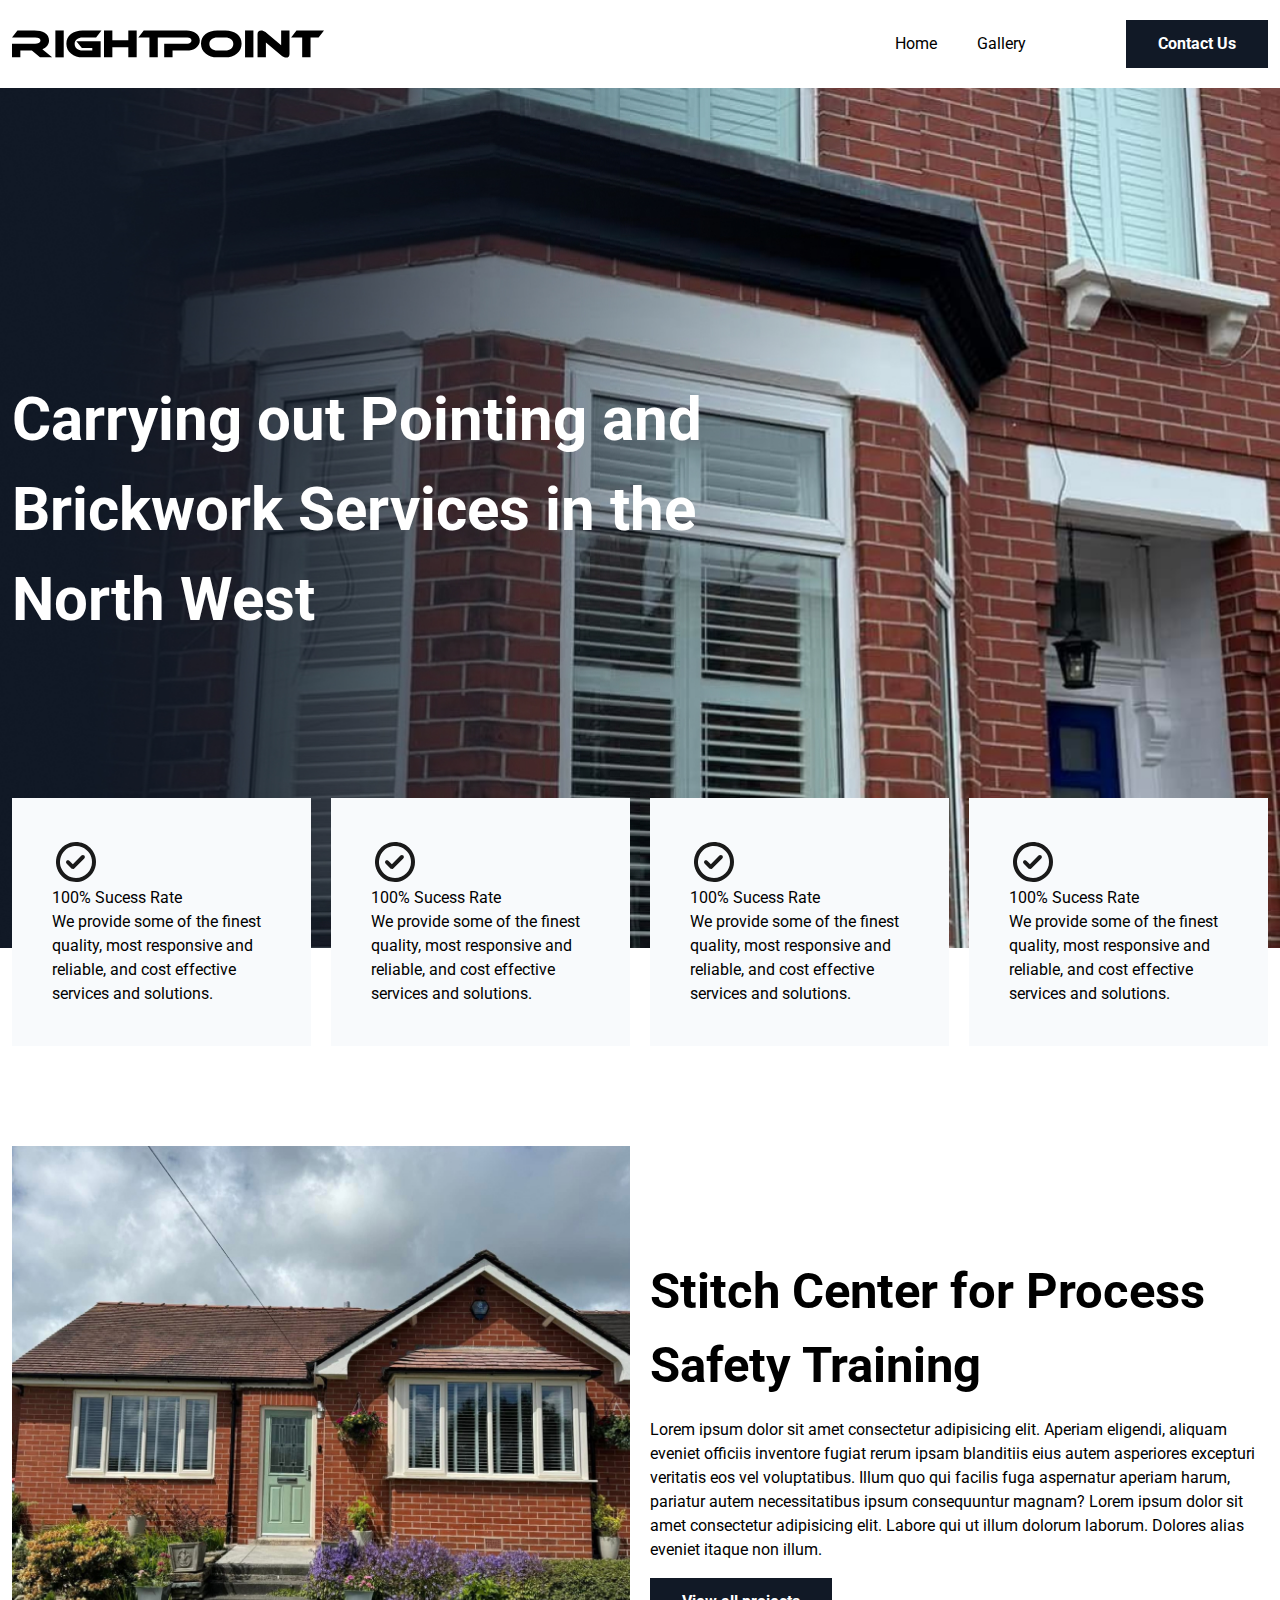
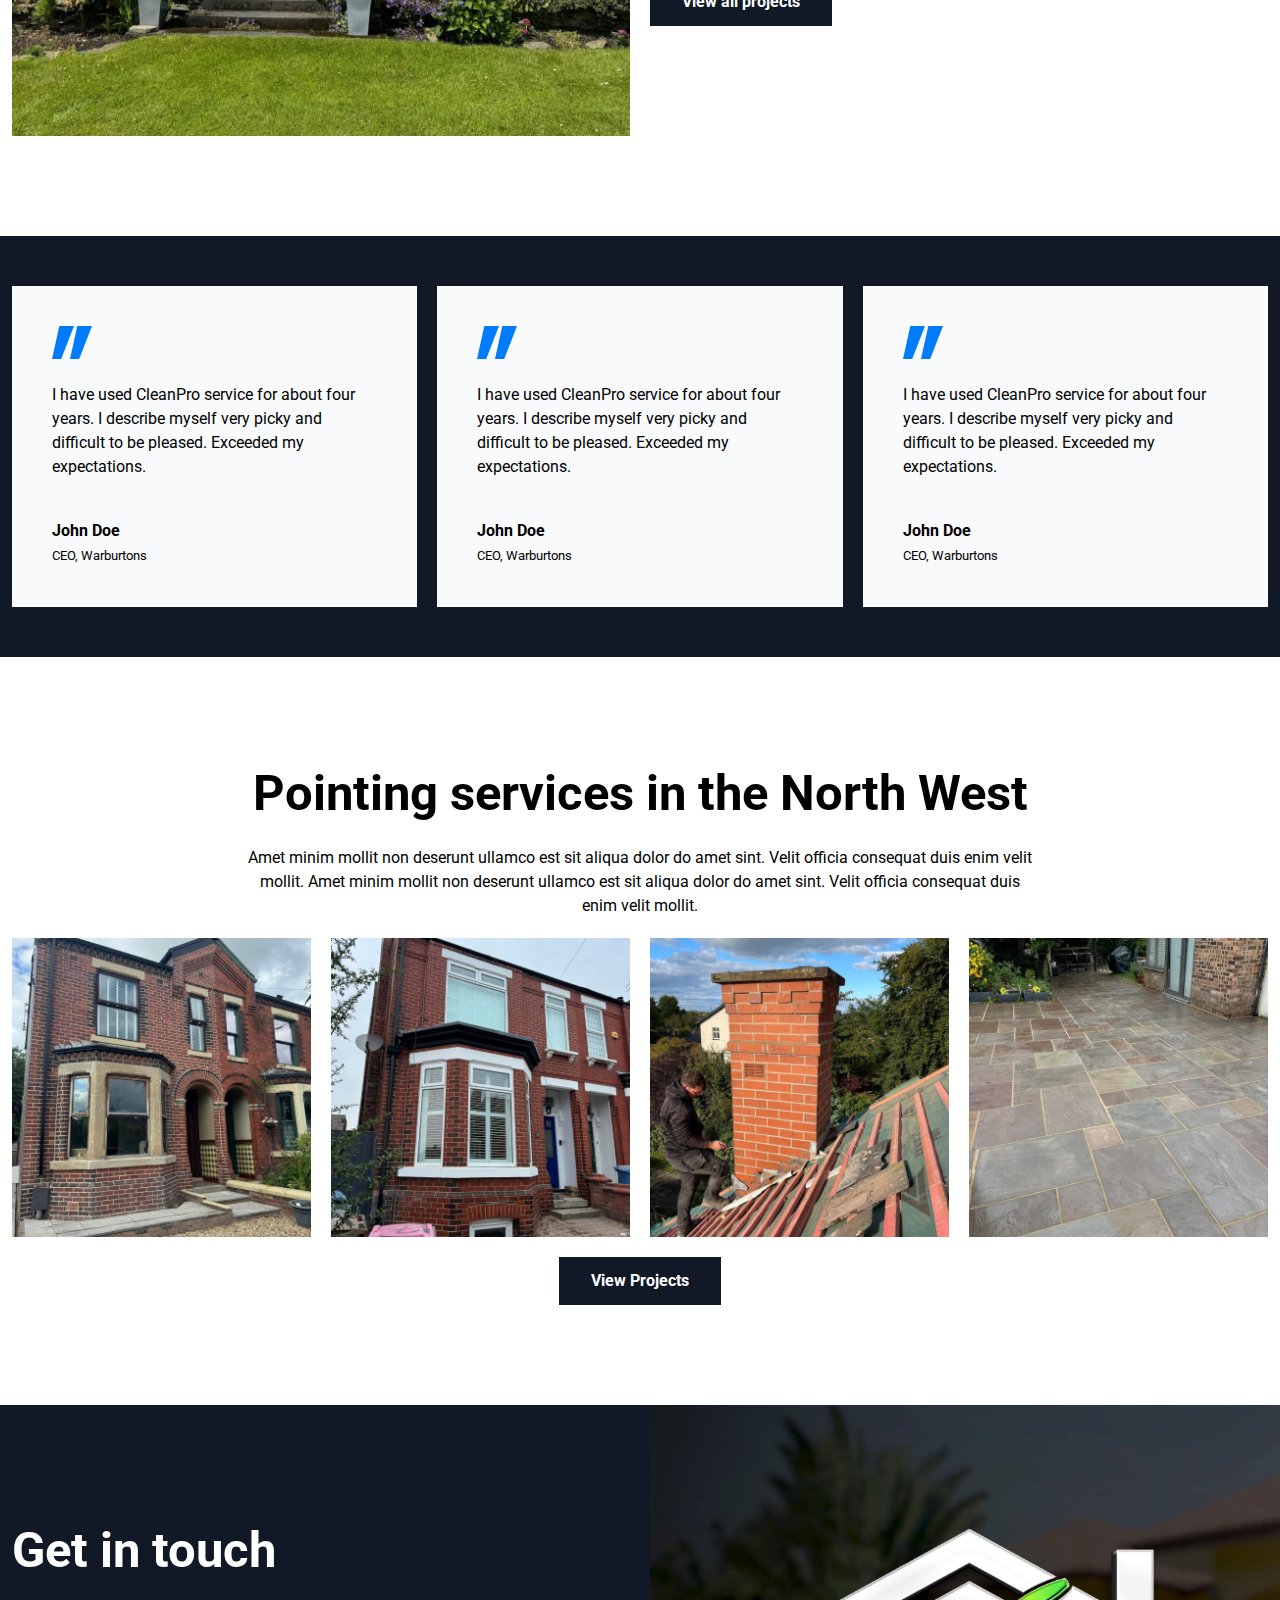
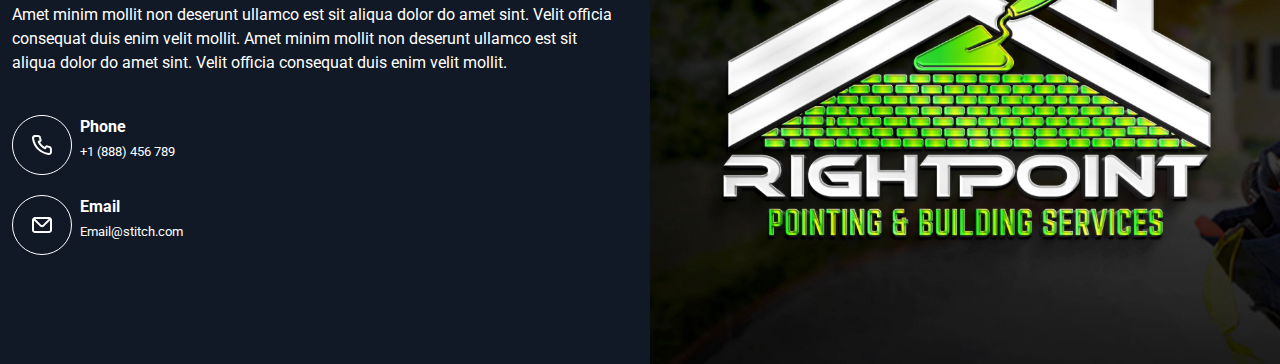
==== index.html @ 05369578 "Initial commit" ====
<!DOCTYPE html>
<html lang="en">

<head>
  <link rel="preconnect" href="https://fonts.googleapis.com">
  <link rel="preconnect" href="https://fonts.gstatic.com" crossorigin>
  <link href="https://fonts.googleapis.com/css2?family=Roboto:wght@400;700&display=swap" rel="stylesheet">

  <meta charset="UTF-8">
  <meta name="viewport" content="width=device-width, initial-scale=1.0">
  <link href="./output.css" rel="stylesheet">
  <title>Rightpoint</title>
</head>

<body>
  <header class="sticky top-0 bg-white">
    <div class="flex flex-col gap-y-5 md:flex-row justify-between items-center container py-5">
      <div>
        <svg width="312" height="28" viewBox="0 0 312 28" fill="none" xmlns="http://www.w3.org/2000/svg">
          <path
            d="M35.2617 15.734C36.4423 14.2051 37.0328 12.4959 37.0328 10.6058C37.0328 7.24973 35.5658 4.66408 32.6324 2.84879C30.0217 1.25852 26.6154 0.462307 22.414 0.462307H5.44528L0 7.39886H23.1971C26.7029 7.39886 28.4552 8.45616 28.4552 10.5697C28.4552 11.6518 27.8708 12.469 26.7029 13.0224C25.7824 13.4504 24.6141 13.6641 23.1971 13.6641H0V27.351H8.35422V20.6011H19.8407L27.9709 27.351H40.0911L30.3575 19.2586C32.4459 18.4376 34.0805 17.2634 35.2617 15.734Z"
            fill="black" />
          <path d="M43.3729 27.351H51.7269V0.462307H43.3729V27.351Z" fill="black" />
          <path
            d="M64.9104 9.2502C66.4145 8.01578 68.3095 7.39886 70.5974 7.39886H84.098L89.4685 0.462307H70.5974C65.8482 0.462307 61.9576 1.68056 58.9245 4.1171C55.8904 6.55364 54.375 9.73634 54.375 13.6641C54.375 17.5929 55.9093 20.8564 58.9805 23.4539C62.0507 26.0524 65.923 27.351 70.5974 27.351H88.6481V11.2776H64.3699L69.8518 17.9159H80.2941V20.4143H70.5974C68.2852 20.4143 66.3833 19.8221 64.8915 18.6384C63.3998 17.4546 62.6542 15.902 62.6542 13.9812C62.6542 12.0614 63.4057 10.4846 64.9104 9.2502Z"
            fill="black" />
          <path
            d="M116.319 10.3452H100.358V0.462307H92.0035V27.351H100.358V17.2817H116.319V27.351H124.673V0.462307H116.319V10.3452Z"
            fill="black" />
          <path
            d="M183.896 3.14755C181.385 1.35756 178.289 0.462307 174.609 0.462307H159.244H157.716H131.721L126.351 7.39886H137.428V27.351H145.781V7.39886H152.196H153.837H175.393C176.536 7.39886 177.5 7.67556 178.284 8.22898C179.066 8.78293 179.458 9.53822 179.458 10.4938C179.458 11.4504 179.066 12.2181 178.284 12.7968C177.5 13.375 176.536 13.6641 175.393 13.6641H152.196V27.351H160.55V20.6011H174.59C178.29 20.6011 181.393 19.7059 183.901 17.9159C186.508 16.0263 187.812 13.565 187.812 10.5315C187.812 7.49845 186.507 5.03714 183.896 3.14755Z"
            fill="black" />
          <path
            d="M219.067 18.6384C217.577 19.8221 215.679 20.4143 213.37 20.4143H205.29C202.981 20.4143 201.082 19.8221 199.593 18.6384C198.103 17.4546 197.359 15.902 197.359 13.9812C197.359 12.0614 198.103 10.4846 199.593 9.2502C201.082 8.01578 202.981 7.39886 205.29 7.39886H213.37C215.653 7.39886 217.546 8.01578 219.049 9.2502C220.55 10.4846 221.302 12.0614 221.302 13.9812C221.302 15.902 220.557 17.4546 219.067 18.6384ZM225.031 4.1171C221.997 1.68056 218.107 0.462307 213.358 0.462307H205.265C200.516 0.462307 196.619 1.68056 193.574 4.1171C190.528 6.55364 189.005 9.73634 189.005 13.6641C189.005 17.5929 190.54 20.8564 193.61 23.4539C196.681 26.0524 200.566 27.351 205.265 27.351H213.358C218.032 27.351 221.904 26.0524 224.975 23.4539C228.045 20.8564 229.581 17.5929 229.581 13.6641C229.581 9.73634 228.064 6.55364 225.031 4.1171Z"
            fill="black" />
          <path d="M233.049 27.351H241.403V0.462307H233.049V27.351Z" fill="black" />
          <path
            d="M269.15 15.2678L253.412 2.06979C252.118 0.998491 250.713 0.462309 249.197 0.462309C248.028 0.462309 247.128 0.785856 246.493 1.43348C245.859 2.08057 245.542 2.90261 245.542 3.898V27.351H253.897V12.5825L269.635 25.7473C271.076 26.9413 272.593 27.5377 274.184 27.5377C276.397 27.5377 277.503 26.3195 277.503 23.8829V0.462309H269.15V15.2678Z"
            fill="black" />
          <path d="M284.477 0.462307L279.107 7.39886H290.183V27.351H298.537V7.39886H306.592L312 0.462307H284.477Z"
            fill="black" />
        </svg>

      </div>
      <div class="flex justify-between items-center gap-x-5 md:gap-x-[100px]">
        <div class="flex gap-5 md:gap-10">
          <a href="/">Home</a>
          <a href="/gallery">Gallery</a>
        </div>
        <div class="grow">
          <button class="button">Contact Us</button>
        </div>
      </div>
    </div>
  </header>
  <main>
    <section class="intro bg-[url('/img/hero.jpg')] bg-cover bg-center bg-no-repeat h-[360px] md:h-[860px]">
      <div class="container text-white flex flex-col justify-center h-full">
        <div class="max-w-[780px]">
          <h1>Carrying out Pointing and Brickwork Services in the North West</h1>
        </div>
      </div>
    </section>
    <section class="mt-8 md:-mt-[150px]">
      <div class="container flex md:grid grid-cols-12 gap-5 overflow-x-scroll md:overflow-x-[unset]">
        <div class="shrink-0 grow p-10 bg-slate-50 flex flex-col gap-6 w-[70%] md:w-auto md:block md:col-span-3">
          <svg width="48" height="48" viewBox="0 0 48 48" fill="none" xmlns="http://www.w3.org/2000/svg">
            <path
              d="M29.44 17.58L20.86 26.18L17.56 22.88C17.3807 22.6706 17.1601 22.5006 16.9119 22.3805C16.6638 22.2605 16.3936 22.193 16.1181 22.1824C15.8427 22.1718 15.568 22.2182 15.3114 22.3187C15.0547 22.4193 14.8216 22.5718 14.6267 22.7667C14.4318 22.9616 14.2793 23.1947 14.1787 23.4514C14.0782 23.708 14.0318 23.9827 14.0424 24.2581C14.0531 24.5335 14.1205 24.8038 14.2406 25.0519C14.3606 25.3001 14.5306 25.5207 14.74 25.7L19.44 30.42C19.6269 30.6054 19.8485 30.752 20.0922 30.8515C20.3359 30.9511 20.5968 31.0015 20.86 31C21.3847 30.9978 21.8875 30.7895 22.26 30.42L32.26 20.42C32.4475 20.2341 32.5963 20.0129 32.6978 19.7692C32.7993 19.5254 32.8516 19.264 32.8516 19C32.8516 18.736 32.7993 18.4746 32.6978 18.2308C32.5963 17.9871 32.4475 17.7659 32.26 17.58C31.8853 17.2075 31.3784 16.9984 30.85 16.9984C30.3216 16.9984 29.8147 17.2075 29.44 17.58ZM24 4C20.0444 4 16.1776 5.17298 12.8886 7.37061C9.59962 9.56824 7.03617 12.6918 5.52242 16.3463C4.00867 20.0009 3.6126 24.0222 4.3843 27.9018C5.15601 31.7814 7.06082 35.3451 9.85787 38.1421C12.6549 40.9392 16.2186 42.844 20.0982 43.6157C23.9778 44.3874 27.9992 43.9913 31.6537 42.4776C35.3082 40.9638 38.4318 38.4004 40.6294 35.1114C42.827 31.8224 44 27.9556 44 24C44 21.3736 43.4827 18.7728 42.4776 16.3463C41.4725 13.9198 39.9993 11.715 38.1421 9.85786C36.285 8.00069 34.0802 6.5275 31.6537 5.52241C29.2272 4.51732 26.6264 4 24 4ZM24 40C20.8355 40 17.7421 39.0616 15.1109 37.3035C12.4797 35.5454 10.4289 33.0466 9.21794 30.1229C8.00694 27.1993 7.69008 23.9823 8.30745 20.8786C8.92481 17.7749 10.4487 14.9239 12.6863 12.6863C14.9239 10.4487 17.7749 8.9248 20.8786 8.30744C23.9823 7.69007 27.1993 8.00693 30.1229 9.21793C33.0466 10.4289 35.5454 12.4797 37.3035 15.1109C39.0616 17.7421 40 20.8355 40 24C40 28.2435 38.3143 32.3131 35.3137 35.3137C32.3131 38.3143 28.2435 40 24 40Z"
              fill="#1A1A1A" />
          </svg>
          <h3>100% Sucess Rate</h3>
          <p>We provide some of the finest quality, most responsive and reliable, and cost effective services and
            solutions.</p>
        </div>
        <div class="shrink-0 grow p-10 bg-slate-50 flex flex-col gap-6 w-[70%] md:w-auto md:block md:col-span-3">
          <svg width="48" height="48" viewBox="0 0 48 48" fill="none" xmlns="http://www.w3.org/2000/svg">
            <path
              d="M29.44 17.58L20.86 26.18L17.56 22.88C17.3807 22.6706 17.1601 22.5006 16.9119 22.3805C16.6638 22.2605 16.3936 22.193 16.1181 22.1824C15.8427 22.1718 15.568 22.2182 15.3114 22.3187C15.0547 22.4193 14.8216 22.5718 14.6267 22.7667C14.4318 22.9616 14.2793 23.1947 14.1787 23.4514C14.0782 23.708 14.0318 23.9827 14.0424 24.2581C14.0531 24.5335 14.1205 24.8038 14.2406 25.0519C14.3606 25.3001 14.5306 25.5207 14.74 25.7L19.44 30.42C19.6269 30.6054 19.8485 30.752 20.0922 30.8515C20.3359 30.9511 20.5968 31.0015 20.86 31C21.3847 30.9978 21.8875 30.7895 22.26 30.42L32.26 20.42C32.4475 20.2341 32.5963 20.0129 32.6978 19.7692C32.7993 19.5254 32.8516 19.264 32.8516 19C32.8516 18.736 32.7993 18.4746 32.6978 18.2308C32.5963 17.9871 32.4475 17.7659 32.26 17.58C31.8853 17.2075 31.3784 16.9984 30.85 16.9984C30.3216 16.9984 29.8147 17.2075 29.44 17.58ZM24 4C20.0444 4 16.1776 5.17298 12.8886 7.37061C9.59962 9.56824 7.03617 12.6918 5.52242 16.3463C4.00867 20.0009 3.6126 24.0222 4.3843 27.9018C5.15601 31.7814 7.06082 35.3451 9.85787 38.1421C12.6549 40.9392 16.2186 42.844 20.0982 43.6157C23.9778 44.3874 27.9992 43.9913 31.6537 42.4776C35.3082 40.9638 38.4318 38.4004 40.6294 35.1114C42.827 31.8224 44 27.9556 44 24C44 21.3736 43.4827 18.7728 42.4776 16.3463C41.4725 13.9198 39.9993 11.715 38.1421 9.85786C36.285 8.00069 34.0802 6.5275 31.6537 5.52241C29.2272 4.51732 26.6264 4 24 4ZM24 40C20.8355 40 17.7421 39.0616 15.1109 37.3035C12.4797 35.5454 10.4289 33.0466 9.21794 30.1229C8.00694 27.1993 7.69008 23.9823 8.30745 20.8786C8.92481 17.7749 10.4487 14.9239 12.6863 12.6863C14.9239 10.4487 17.7749 8.9248 20.8786 8.30744C23.9823 7.69007 27.1993 8.00693 30.1229 9.21793C33.0466 10.4289 35.5454 12.4797 37.3035 15.1109C39.0616 17.7421 40 20.8355 40 24C40 28.2435 38.3143 32.3131 35.3137 35.3137C32.3131 38.3143 28.2435 40 24 40Z"
              fill="#1A1A1A" />
          </svg>
          <h3>100% Sucess Rate</h3>
          <p>We provide some of the finest quality, most responsive and reliable, and cost effective services and
            solutions.</p>
        </div>
        <div class="shrink-0 grow p-10 bg-slate-50 flex flex-col gap-6 w-[70%] md:w-auto md:block md:col-span-3">
          <svg width="48" height="48" viewBox="0 0 48 48" fill="none" xmlns="http://www.w3.org/2000/svg">
            <path
              d="M29.44 17.58L20.86 26.18L17.56 22.88C17.3807 22.6706 17.1601 22.5006 16.9119 22.3805C16.6638 22.2605 16.3936 22.193 16.1181 22.1824C15.8427 22.1718 15.568 22.2182 15.3114 22.3187C15.0547 22.4193 14.8216 22.5718 14.6267 22.7667C14.4318 22.9616 14.2793 23.1947 14.1787 23.4514C14.0782 23.708 14.0318 23.9827 14.0424 24.2581C14.0531 24.5335 14.1205 24.8038 14.2406 25.0519C14.3606 25.3001 14.5306 25.5207 14.74 25.7L19.44 30.42C19.6269 30.6054 19.8485 30.752 20.0922 30.8515C20.3359 30.9511 20.5968 31.0015 20.86 31C21.3847 30.9978 21.8875 30.7895 22.26 30.42L32.26 20.42C32.4475 20.2341 32.5963 20.0129 32.6978 19.7692C32.7993 19.5254 32.8516 19.264 32.8516 19C32.8516 18.736 32.7993 18.4746 32.6978 18.2308C32.5963 17.9871 32.4475 17.7659 32.26 17.58C31.8853 17.2075 31.3784 16.9984 30.85 16.9984C30.3216 16.9984 29.8147 17.2075 29.44 17.58ZM24 4C20.0444 4 16.1776 5.17298 12.8886 7.37061C9.59962 9.56824 7.03617 12.6918 5.52242 16.3463C4.00867 20.0009 3.6126 24.0222 4.3843 27.9018C5.15601 31.7814 7.06082 35.3451 9.85787 38.1421C12.6549 40.9392 16.2186 42.844 20.0982 43.6157C23.9778 44.3874 27.9992 43.9913 31.6537 42.4776C35.3082 40.9638 38.4318 38.4004 40.6294 35.1114C42.827 31.8224 44 27.9556 44 24C44 21.3736 43.4827 18.7728 42.4776 16.3463C41.4725 13.9198 39.9993 11.715 38.1421 9.85786C36.285 8.00069 34.0802 6.5275 31.6537 5.52241C29.2272 4.51732 26.6264 4 24 4ZM24 40C20.8355 40 17.7421 39.0616 15.1109 37.3035C12.4797 35.5454 10.4289 33.0466 9.21794 30.1229C8.00694 27.1993 7.69008 23.9823 8.30745 20.8786C8.92481 17.7749 10.4487 14.9239 12.6863 12.6863C14.9239 10.4487 17.7749 8.9248 20.8786 8.30744C23.9823 7.69007 27.1993 8.00693 30.1229 9.21793C33.0466 10.4289 35.5454 12.4797 37.3035 15.1109C39.0616 17.7421 40 20.8355 40 24C40 28.2435 38.3143 32.3131 35.3137 35.3137C32.3131 38.3143 28.2435 40 24 40Z"
              fill="#1A1A1A" />
          </svg>
          <h3>100% Sucess Rate</h3>
          <p>We provide some of the finest quality, most responsive and reliable, and cost effective services and
            solutions.</p>
        </div>
        <div class="shrink-0 grow p-10 bg-slate-50 flex flex-col gap-6 w-[70%] md:w-auto md:block md:col-span-3">
          <svg width="48" height="48" viewBox="0 0 48 48" fill="none" xmlns="http://www.w3.org/2000/svg">
            <path
              d="M29.44 17.58L20.86 26.18L17.56 22.88C17.3807 22.6706 17.1601 22.5006 16.9119 22.3805C16.6638 22.2605 16.3936 22.193 16.1181 22.1824C15.8427 22.1718 15.568 22.2182 15.3114 22.3187C15.0547 22.4193 14.8216 22.5718 14.6267 22.7667C14.4318 22.9616 14.2793 23.1947 14.1787 23.4514C14.0782 23.708 14.0318 23.9827 14.0424 24.2581C14.0531 24.5335 14.1205 24.8038 14.2406 25.0519C14.3606 25.3001 14.5306 25.5207 14.74 25.7L19.44 30.42C19.6269 30.6054 19.8485 30.752 20.0922 30.8515C20.3359 30.9511 20.5968 31.0015 20.86 31C21.3847 30.9978 21.8875 30.7895 22.26 30.42L32.26 20.42C32.4475 20.2341 32.5963 20.0129 32.6978 19.7692C32.7993 19.5254 32.8516 19.264 32.8516 19C32.8516 18.736 32.7993 18.4746 32.6978 18.2308C32.5963 17.9871 32.4475 17.7659 32.26 17.58C31.8853 17.2075 31.3784 16.9984 30.85 16.9984C30.3216 16.9984 29.8147 17.2075 29.44 17.58ZM24 4C20.0444 4 16.1776 5.17298 12.8886 7.37061C9.59962 9.56824 7.03617 12.6918 5.52242 16.3463C4.00867 20.0009 3.6126 24.0222 4.3843 27.9018C5.15601 31.7814 7.06082 35.3451 9.85787 38.1421C12.6549 40.9392 16.2186 42.844 20.0982 43.6157C23.9778 44.3874 27.9992 43.9913 31.6537 42.4776C35.3082 40.9638 38.4318 38.4004 40.6294 35.1114C42.827 31.8224 44 27.9556 44 24C44 21.3736 43.4827 18.7728 42.4776 16.3463C41.4725 13.9198 39.9993 11.715 38.1421 9.85786C36.285 8.00069 34.0802 6.5275 31.6537 5.52241C29.2272 4.51732 26.6264 4 24 4ZM24 40C20.8355 40 17.7421 39.0616 15.1109 37.3035C12.4797 35.5454 10.4289 33.0466 9.21794 30.1229C8.00694 27.1993 7.69008 23.9823 8.30745 20.8786C8.92481 17.7749 10.4487 14.9239 12.6863 12.6863C14.9239 10.4487 17.7749 8.9248 20.8786 8.30744C23.9823 7.69007 27.1993 8.00693 30.1229 9.21793C33.0466 10.4289 35.5454 12.4797 37.3035 15.1109C39.0616 17.7421 40 20.8355 40 24C40 28.2435 38.3143 32.3131 35.3137 35.3137C32.3131 38.3143 28.2435 40 24 40Z"
              fill="#1A1A1A" />
          </svg>
          <h3>100% Sucess Rate</h3>
          <p>We provide some of the finest quality, most responsive and reliable, and cost effective services and
            solutions.</p>
        </div>
      </div>
    </section>
    <section>
      <div class="container grid grid-cols-12 gap-5 items-center">
        <div class="col-span-12 md:col-span-6">
          <img src="./img/house.jpg" alt="A house">
        </div>
        <div class="col-span-12 md:col-span-6">
          <h2 class="">Stitch Center for Process Safety Training</h2>
          <p>Lorem ipsum dolor sit amet consectetur adipisicing elit. Aperiam eligendi, aliquam eveniet officiis
            inventore fugiat rerum ipsam blanditiis eius autem asperiores excepturi veritatis eos vel voluptatibus.
            Illum quo qui facilis fuga aspernatur aperiam harum, pariatur autem necessitatibus ipsum consequuntur
            magnam? Lorem ipsum dolor sit amet consectetur adipisicing elit. Labore qui ut illum dolorum laborum.
            Dolores alias eveniet itaque non illum.</p>
          <a class="button" href="/gallery.html">View all projects</a>
        </div>
      </div>
    </section>
    <section class="bg-rp-blue py-6 md:py-[50px]">
      <div class="container flex md:grid grid-cols-12 gap-5 items-center overflow-x-scroll">
        <div class="shrink-0 grow w-[70%] md:w-auto p-10 bg-slate-50 flex flex-col gap-6 col-span-6 md:col-span-4">
          <svg width="40" height="33" viewBox="0 0 40 33" fill="none" xmlns="http://www.w3.org/2000/svg">
            <path d="M9.17589 33H0L7.32198 0H22L9.17589 33Z" fill="#007CFB" />
            <path d="M27.1759 33H18L25.322 0H40L27.1759 33Z" fill="#007CFB" />
          </svg>

          <p>I have used CleanPro service for about four years. I describe myself very picky and difficult to be
            pleased. Exceeded my expectations.</p>
          <p class="font-bold">John Doe<br /><small class="font-normal">CEO, Warburtons</small></p>
        </div>
        <div class="shrink-0 grow w-[70%] md:w-auto p-10 bg-slate-50 flex flex-col gap-6 col-span-6 md:col-span-4">
          <svg width="40" height="33" viewBox="0 0 40 33" fill="none" xmlns="http://www.w3.org/2000/svg">
            <path d="M9.17589 33H0L7.32198 0H22L9.17589 33Z" fill="#007CFB" />
            <path d="M27.1759 33H18L25.322 0H40L27.1759 33Z" fill="#007CFB" />
          </svg>

          <p>I have used CleanPro service for about four years. I describe myself very picky and difficult to be
            pleased. Exceeded my expectations.</p>
          <p class="font-bold">John Doe<br /><small class="font-normal">CEO, Warburtons</small></p>
        </div>
        <div class="shrink-0 grow w-[70%] md:w-auto p-10 bg-slate-50 flex flex-col gap-6 col-span-6 md:col-span-4">
          <svg width="40" height="33" viewBox="0 0 40 33" fill="none" xmlns="http://www.w3.org/2000/svg">
            <path d="M9.17589 33H0L7.32198 0H22L9.17589 33Z" fill="#007CFB" />
            <path d="M27.1759 33H18L25.322 0H40L27.1759 33Z" fill="#007CFB" />
          </svg>

          <p>I have used CleanPro service for about four years. I describe myself very picky and difficult to be
            pleased. Exceeded my expectations.</p>
          <p class="font-bold">John Doe<br /><small class="font-normal">CEO, Warburtons</small></p>
        </div>
      </div>
    </section>
    <section>
      <div class="container grid grid-cols-12 gap-5 items-center">
        <div class="col-span-12 text-center">
          <div class="max-w-[787px] mx-auto">
            <h2>Pointing services in the North West</h2>
            <p>Amet minim mollit non deserunt ullamco est sit aliqua dolor do amet sint. Velit officia consequat duis
              enim velit mollit. Amet minim mollit non deserunt ullamco est sit aliqua dolor do amet sint. Velit officia
              consequat duis enim velit mollit.</p>
          </div>
        </div>
        <div class="col-span-12 grid grid-cols-subgrid gap-y-5">
          <div class="col-span-6 md:col-span-3">
            <img src="./img/gallery/house-1.jpg" alt="">
          </div>
          <div class="col-span-6 md:col-span-3">
            <img src="./img/gallery/house-2.jpg" alt="">
          </div>
          <div class="col-span-6 md:col-span-3">
            <img src="./img/gallery/house-3.jpg" alt="">
          </div>
          <div class="col-span-6 md:col-span-3">
            <img src="./img/gallery/house-4.jpg" alt="">
          </div>
        </div>
        <div class="col-span-12 text-center">
          <a href="/gallery.html" class="button">View Projects</a>
        </div>
      </div>
    </section>
    <section class="bg-rp-blue">
      <div class="container px-0 grid grid-cols-12 gap-5 items-center text-white">
        <div class="col-span-12 md:col-span-6 p-10 md:py-0 md:px-3">
          <div class="mb-10">
            <h2>Get in touch</h2>
            <p>Amet minim mollit non deserunt ullamco est sit aliqua dolor do amet sint. Velit officia consequat duis
              enim velit mollit. Amet minim mollit non deserunt ullamco est sit aliqua dolor do amet sint. Velit officia
              consequat duis enim velit mollit.</p>
          </div>

          <div class="flex gap-2 mb-5">
            <div>
              <svg width="60" height="60" viewBox="0 0 60 60" fill="none" xmlns="http://www.w3.org/2000/svg">
                <g clip-path="url(#clip0_6_1483)">
                  <path
                    d="M59.5 30C59.5 13.7076 46.2924 0.5 30 0.5C13.7076 0.5 0.5 13.7076 0.5 30C0.5 46.2924 13.7076 59.5 30 59.5C46.2924 59.5 59.5 46.2924 59.5 30Z"
                    stroke="white" />
                  <path
                    d="M37.44 31.0001C37.22 31.0001 36.99 30.9301 36.77 30.8801C36.3245 30.7819 35.8866 30.6516 35.46 30.4901C34.9961 30.3213 34.4861 30.3301 34.0283 30.5147C33.5704 30.6993 33.1971 31.0467 32.98 31.4901L32.76 31.9401C31.786 31.3983 30.891 30.7253 30.1 29.9401C29.3147 29.1491 28.6418 28.2541 28.1 27.2801L28.52 27.0001C28.9633 26.783 29.3108 26.4096 29.4954 25.9518C29.68 25.494 29.6888 24.984 29.52 24.5201C29.3612 24.0925 29.2309 23.6549 29.13 23.2101C29.08 22.9901 29.04 22.7601 29.01 22.5301C28.8885 21.8257 28.5196 21.1878 27.9696 20.7313C27.4196 20.2748 26.7247 20.0297 26.01 20.0401H23.01C22.579 20.0361 22.1522 20.1249 21.7587 20.3006C21.3651 20.4764 21.0141 20.7348 20.7294 21.0584C20.4447 21.382 20.2331 21.7631 20.109 22.1758C19.9848 22.5885 19.9511 23.0232 20.01 23.4501C20.5427 27.6395 22.456 31.532 25.4476 34.5127C28.4393 37.4935 32.3387 39.3926 36.53 39.9101H36.91C37.6474 39.9112 38.3594 39.6406 38.91 39.1501C39.2263 38.8671 39.4791 38.5203 39.6514 38.1324C39.8238 37.7446 39.9119 37.3245 39.91 36.9001V33.9001C39.8977 33.2055 39.6448 32.5367 39.1943 32.0078C38.7439 31.4789 38.1238 31.1227 37.44 31.0001ZM37.94 37.0001C37.9398 37.1421 37.9094 37.2824 37.8508 37.4117C37.7921 37.541 37.7066 37.6564 37.6 37.7501C37.4886 37.8471 37.358 37.9195 37.2167 37.9626C37.0754 38.0057 36.9266 38.0185 36.78 38.0001C33.0349 37.5199 29.5562 35.8066 26.8927 33.1304C24.2292 30.4542 22.5324 26.9674 22.07 23.2201C22.0541 23.0736 22.068 22.9254 22.111 22.7845C22.1539 22.6436 22.225 22.5128 22.32 22.4001C22.4137 22.2934 22.529 22.2079 22.6584 22.1493C22.7877 22.0907 22.928 22.0603 23.07 22.0601H26.07C26.3025 22.0549 26.5296 22.131 26.7121 22.2752C26.8946 22.4194 27.0212 22.6227 27.07 22.8501C27.11 23.1234 27.16 23.3934 27.22 23.6601C27.3355 24.1872 27.4892 24.7053 27.68 25.2101L26.28 25.8601C26.1603 25.915 26.0526 25.9931 25.9631 26.0897C25.8737 26.1864 25.8042 26.2997 25.7586 26.4233C25.7131 26.5469 25.6925 26.6782 25.6978 26.8098C25.7032 26.9414 25.7345 27.0707 25.79 27.1901C27.2292 30.2729 29.7072 32.7509 32.79 34.1901C33.0334 34.2901 33.3065 34.2901 33.55 34.1901C33.6747 34.1455 33.7893 34.0766 33.8871 33.9873C33.985 33.898 34.0641 33.7902 34.12 33.6701L34.74 32.2701C35.2569 32.455 35.7846 32.6086 36.32 32.7301C36.5866 32.7901 36.8566 32.8401 37.13 32.8801C37.3574 32.9289 37.5607 33.0554 37.7049 33.238C37.8491 33.4205 37.9252 33.6476 37.92 33.8801L37.94 37.0001Z"
                    fill="white" />
                </g>
                <defs>
                  <clipPath id="clip0_6_1483">
                    <rect width="60" height="60" fill="white" />
                  </clipPath>
                </defs>
              </svg>

            </div>
            <div>
              <p class="font-bold">Phone</br><small class="font-normal">+1 (888) 456 789</small></p>
            </div>
          </div>
          <div class="flex gap-2">
            <div>
              <svg width="60" height="60" viewBox="0 0 60 60" fill="none" xmlns="http://www.w3.org/2000/svg">
                <rect x="0.5" y="0.5" width="59" height="59" rx="29.5" stroke="white" />
                <path
                  d="M37 22H23C22.2044 22 21.4413 22.3161 20.8787 22.8787C20.3161 23.4413 20 24.2044 20 25V35C20 35.7956 20.3161 36.5587 20.8787 37.1213C21.4413 37.6839 22.2044 38 23 38H37C37.7956 38 38.5587 37.6839 39.1213 37.1213C39.6839 36.5587 40 35.7956 40 35V25C40 24.2044 39.6839 23.4413 39.1213 22.8787C38.5587 22.3161 37.7956 22 37 22ZM36.59 24L30.71 29.88C30.617 29.9737 30.5064 30.0481 30.3846 30.0989C30.2627 30.1497 30.132 30.1758 30 30.1758C29.868 30.1758 29.7373 30.1497 29.6154 30.0989C29.4936 30.0481 29.383 29.9737 29.29 29.88L23.41 24H36.59ZM38 35C38 35.2652 37.8946 35.5196 37.7071 35.7071C37.5196 35.8946 37.2652 36 37 36H23C22.7348 36 22.4804 35.8946 22.2929 35.7071C22.1054 35.5196 22 35.2652 22 35V25.41L27.88 31.29C28.4425 31.8518 29.205 32.1674 30 32.1674C30.795 32.1674 31.5575 31.8518 32.12 31.29L38 25.41V35Z"
                  fill="white" />
              </svg>
            </div>
            <div>
              <p class="font-bold">Email</br><small class="font-normal">Email@stitch.com</small></p>
            </div>
          </div>
        </div>
        <div class="col-span-12 md:col-span-6">
          <img src="./img/rp-logo-full.jpg" alt="">
        </div>
      </div>
    </section>
  </main>
</body>

</html>
---- output.css ----
*, ::before, ::after {
  --tw-border-spacing-x: 0;
  --tw-border-spacing-y: 0;
  --tw-translate-x: 0;
  --tw-translate-y: 0;
  --tw-rotate: 0;
  --tw-skew-x: 0;
  --tw-skew-y: 0;
  --tw-scale-x: 1;
  --tw-scale-y: 1;
  --tw-pan-x:  ;
  --tw-pan-y:  ;
  --tw-pinch-zoom:  ;
  --tw-scroll-snap-strictness: proximity;
  --tw-gradient-from-position:  ;
  --tw-gradient-via-position:  ;
  --tw-gradient-to-position:  ;
  --tw-ordinal:  ;
  --tw-slashed-zero:  ;
  --tw-numeric-figure:  ;
  --tw-numeric-spacing:  ;
  --tw-numeric-fraction:  ;
  --tw-ring-inset:  ;
  --tw-ring-offset-width: 0px;
  --tw-ring-offset-color: #fff;
  --tw-ring-color: rgb(59 130 246 / 0.5);
  --tw-ring-offset-shadow: 0 0 #0000;
  --tw-ring-shadow: 0 0 #0000;
  --tw-shadow: 0 0 #0000;
  --tw-shadow-colored: 0 0 #0000;
  --tw-blur:  ;
  --tw-brightness:  ;
  --tw-contrast:  ;
  --tw-grayscale:  ;
  --tw-hue-rotate:  ;
  --tw-invert:  ;
  --tw-saturate:  ;
  --tw-sepia:  ;
  --tw-drop-shadow:  ;
  --tw-backdrop-blur:  ;
  --tw-backdrop-brightness:  ;
  --tw-backdrop-contrast:  ;
  --tw-backdrop-grayscale:  ;
  --tw-backdrop-hue-rotate:  ;
  --tw-backdrop-invert:  ;
  --tw-backdrop-opacity:  ;
  --tw-backdrop-saturate:  ;
  --tw-backdrop-sepia:  ;
  --tw-contain-size:  ;
  --tw-contain-layout:  ;
  --tw-contain-paint:  ;
  --tw-contain-style:  ;
}

::backdrop {
  --tw-border-spacing-x: 0;
  --tw-border-spacing-y: 0;
  --tw-translate-x: 0;
  --tw-translate-y: 0;
  --tw-rotate: 0;
  --tw-skew-x: 0;
  --tw-skew-y: 0;
  --tw-scale-x: 1;
  --tw-scale-y: 1;
  --tw-pan-x:  ;
  --tw-pan-y:  ;
  --tw-pinch-zoom:  ;
  --tw-scroll-snap-strictness: proximity;
  --tw-gradient-from-position:  ;
  --tw-gradient-via-position:  ;
  --tw-gradient-to-position:  ;
  --tw-ordinal:  ;
  --tw-slashed-zero:  ;
  --tw-numeric-figure:  ;
  --tw-numeric-spacing:  ;
  --tw-numeric-fraction:  ;
  --tw-ring-inset:  ;
  --tw-ring-offset-width: 0px;
  --tw-ring-offset-color: #fff;
  --tw-ring-color: rgb(59 130 246 / 0.5);
  --tw-ring-offset-shadow: 0 0 #0000;
  --tw-ring-shadow: 0 0 #0000;
  --tw-shadow: 0 0 #0000;
  --tw-shadow-colored: 0 0 #0000;
  --tw-blur:  ;
  --tw-brightness:  ;
  --tw-contrast:  ;
  --tw-grayscale:  ;
  --tw-hue-rotate:  ;
  --tw-invert:  ;
  --tw-saturate:  ;
  --tw-sepia:  ;
  --tw-drop-shadow:  ;
  --tw-backdrop-blur:  ;
  --tw-backdrop-brightness:  ;
  --tw-backdrop-contrast:  ;
  --tw-backdrop-grayscale:  ;
  --tw-backdrop-hue-rotate:  ;
  --tw-backdrop-invert:  ;
  --tw-backdrop-opacity:  ;
  --tw-backdrop-saturate:  ;
  --tw-backdrop-sepia:  ;
  --tw-contain-size:  ;
  --tw-contain-layout:  ;
  --tw-contain-paint:  ;
  --tw-contain-style:  ;
}

/*
! tailwindcss v3.4.17 | MIT License | https://tailwindcss.com
*/

/*
1. Prevent padding and border from affecting element width. (https://github.com/mozdevs/cssremedy/issues/4)
2. Allow adding a border to an element by just adding a border-width. (https://github.com/tailwindcss/tailwindcss/pull/116)
*/

*,
::before,
::after {
  box-sizing: border-box;
  /* 1 */
  border-width: 0;
  /* 2 */
  border-style: solid;
  /* 2 */
  border-color: #e5e7eb;
  /* 2 */
}

::before,
::after {
  --tw-content: '';
}

/*
1. Use a consistent sensible line-height in all browsers.
2. Prevent adjustments of font size after orientation changes in iOS.
3. Use a more readable tab size.
4. Use the user's configured `sans` font-family by default.
5. Use the user's configured `sans` font-feature-settings by default.
6. Use the user's configured `sans` font-variation-settings by default.
7. Disable tap highlights on iOS
*/

html,
:host {
  line-height: 1.5;
  /* 1 */
  -webkit-text-size-adjust: 100%;
  /* 2 */
  -moz-tab-size: 4;
  /* 3 */
  -o-tab-size: 4;
     tab-size: 4;
  /* 3 */
  font-family: ui-sans-serif, system-ui, sans-serif, "Apple Color Emoji", "Segoe UI Emoji", "Segoe UI Symbol", "Noto Color Emoji";
  /* 4 */
  font-feature-settings: normal;
  /* 5 */
  font-variation-settings: normal;
  /* 6 */
  -webkit-tap-highlight-color: transparent;
  /* 7 */
}

/*
1. Remove the margin in all browsers.
2. Inherit line-height from `html` so users can set them as a class directly on the `html` element.
*/

body {
  margin: 0;
  /* 1 */
  line-height: inherit;
  /* 2 */
}

/*
1. Add the correct height in Firefox.
2. Correct the inheritance of border color in Firefox. (https://bugzilla.mozilla.org/show_bug.cgi?id=190655)
3. Ensure horizontal rules are visible by default.
*/

hr {
  height: 0;
  /* 1 */
  color: inherit;
  /* 2 */
  border-top-width: 1px;
  /* 3 */
}

/*
Add the correct text decoration in Chrome, Edge, and Safari.
*/

abbr:where([title]) {
  -webkit-text-decoration: underline dotted;
          text-decoration: underline dotted;
}

/*
Remove the default font size and weight for headings.
*/

h1,
h2,
h3,
h4,
h5,
h6 {
  font-size: inherit;
  font-weight: inherit;
}

/*
Reset links to optimize for opt-in styling instead of opt-out.
*/

a {
  color: inherit;
  text-decoration: inherit;
}

/*
Add the correct font weight in Edge and Safari.
*/

b,
strong {
  font-weight: bolder;
}

/*
1. Use the user's configured `mono` font-family by default.
2. Use the user's configured `mono` font-feature-settings by default.
3. Use the user's configured `mono` font-variation-settings by default.
4. Correct the odd `em` font sizing in all browsers.
*/

code,
kbd,
samp,
pre {
  font-family: ui-monospace, SFMono-Regular, Menlo, Monaco, Consolas, "Liberation Mono", "Courier New", monospace;
  /* 1 */
  font-feature-settings: normal;
  /* 2 */
  font-variation-settings: normal;
  /* 3 */
  font-size: 1em;
  /* 4 */
}

/*
Add the correct font size in all browsers.
*/

small {
  font-size: 80%;
}

/*
Prevent `sub` and `sup` elements from affecting the line height in all browsers.
*/

sub,
sup {
  font-size: 75%;
  line-height: 0;
  position: relative;
  vertical-align: baseline;
}

sub {
  bottom: -0.25em;
}

sup {
  top: -0.5em;
}

/*
1. Remove text indentation from table contents in Chrome and Safari. (https://bugs.chromium.org/p/chromium/issues/detail?id=999088, https://bugs.webkit.org/show_bug.cgi?id=201297)
2. Correct table border color inheritance in all Chrome and Safari. (https://bugs.chromium.org/p/chromium/issues/detail?id=935729, https://bugs.webkit.org/show_bug.cgi?id=195016)
3. Remove gaps between table borders by default.
*/

table {
  text-indent: 0;
  /* 1 */
  border-color: inherit;
  /* 2 */
  border-collapse: collapse;
  /* 3 */
}

/*
1. Change the font styles in all browsers.
2. Remove the margin in Firefox and Safari.
3. Remove default padding in all browsers.
*/

button,
input,
optgroup,
select,
textarea {
  font-family: inherit;
  /* 1 */
  font-feature-settings: inherit;
  /* 1 */
  font-variation-settings: inherit;
  /* 1 */
  font-size: 100%;
  /* 1 */
  font-weight: inherit;
  /* 1 */
  line-height: inherit;
  /* 1 */
  letter-spacing: inherit;
  /* 1 */
  color: inherit;
  /* 1 */
  margin: 0;
  /* 2 */
  padding: 0;
  /* 3 */
}

/*
Remove the inheritance of text transform in Edge and Firefox.
*/

button,
select {
  text-transform: none;
}

/*
1. Correct the inability to style clickable types in iOS and Safari.
2. Remove default button styles.
*/

button,
input:where([type='button']),
input:where([type='reset']),
input:where([type='submit']) {
  -webkit-appearance: button;
  /* 1 */
  background-color: transparent;
  /* 2 */
  background-image: none;
  /* 2 */
}

/*
Use the modern Firefox focus style for all focusable elements.
*/

:-moz-focusring {
  outline: auto;
}

/*
Remove the additional `:invalid` styles in Firefox. (https://github.com/mozilla/gecko-dev/blob/2f9eacd9d3d995c937b4251a5557d95d494c9be1/layout/style/res/forms.css#L728-L737)
*/

:-moz-ui-invalid {
  box-shadow: none;
}

/*
Add the correct vertical alignment in Chrome and Firefox.
*/

progress {
  vertical-align: baseline;
}

/*
Correct the cursor style of increment and decrement buttons in Safari.
*/

::-webkit-inner-spin-button,
::-webkit-outer-spin-button {
  height: auto;
}

/*
1. Correct the odd appearance in Chrome and Safari.
2. Correct the outline style in Safari.
*/

[type='search'] {
  -webkit-appearance: textfield;
  /* 1 */
  outline-offset: -2px;
  /* 2 */
}

/*
Remove the inner padding in Chrome and Safari on macOS.
*/

::-webkit-search-decoration {
  -webkit-appearance: none;
}

/*
1. Correct the inability to style clickable types in iOS and Safari.
2. Change font properties to `inherit` in Safari.
*/

::-webkit-file-upload-button {
  -webkit-appearance: button;
  /* 1 */
  font: inherit;
  /* 2 */
}

/*
Add the correct display in Chrome and Safari.
*/

summary {
  display: list-item;
}

/*
Removes the default spacing and border for appropriate elements.
*/

blockquote,
dl,
dd,
h1,
h2,
h3,
h4,
h5,
h6,
hr,
figure,
p,
pre {
  margin: 0;
}

fieldset {
  margin: 0;
  padding: 0;
}

legend {
  padding: 0;
}

ol,
ul,
menu {
  list-style: none;
  margin: 0;
  padding: 0;
}

/*
Reset default styling for dialogs.
*/

dialog {
  padding: 0;
}

/*
Prevent resizing textareas horizontally by default.
*/

textarea {
  resize: vertical;
}

/*
1. Reset the default placeholder opacity in Firefox. (https://github.com/tailwindlabs/tailwindcss/issues/3300)
2. Set the default placeholder color to the user's configured gray 400 color.
*/

input::-moz-placeholder, textarea::-moz-placeholder {
  opacity: 1;
  /* 1 */
  color: #9ca3af;
  /* 2 */
}

input::placeholder,
textarea::placeholder {
  opacity: 1;
  /* 1 */
  color: #9ca3af;
  /* 2 */
}

/*
Set the default cursor for buttons.
*/

button,
[role="button"] {
  cursor: pointer;
}

/*
Make sure disabled buttons don't get the pointer cursor.
*/

:disabled {
  cursor: default;
}

/*
1. Make replaced elements `display: block` by default. (https://github.com/mozdevs/cssremedy/issues/14)
2. Add `vertical-align: middle` to align replaced elements more sensibly by default. (https://github.com/jensimmons/cssremedy/issues/14#issuecomment-634934210)
   This can trigger a poorly considered lint error in some tools but is included by design.
*/

img,
svg,
video,
canvas,
audio,
iframe,
embed,
object {
  display: block;
  /* 1 */
  vertical-align: middle;
  /* 2 */
}

/*
Constrain images and videos to the parent width and preserve their intrinsic aspect ratio. (https://github.com/mozdevs/cssremedy/issues/14)
*/

img,
video {
  max-width: 100%;
  height: auto;
}

/* Make elements with the HTML hidden attribute stay hidden by default */

[hidden]:where(:not([hidden="until-found"])) {
  display: none;
}

html,
  body{
  font-family: 'Roboto', sans-serif;
}

h1 {
  margin-bottom: 1rem;
  font-size: 30px;
  font-weight: 700;
}

@media (min-width: 990px) {
  h1 {
    font-size: 60px;
  }
}

h2 {
  margin-bottom: 1rem;
  font-weight: 700;
}

@media (min-width: 990px) {
  h2 {
    font-size: 49px;
  }
}

p {
  margin-bottom: 1rem;
}

p:last-child {
  margin-bottom: 0px;
}

img {
  height: 100%;
  width: 100%;
  -o-object-fit: cover;
     object-fit: cover;
}

.button {
  display: inline-block;
  --tw-bg-opacity: 1;
  background-color: rgb(17 25 38 / var(--tw-bg-opacity, 1));
  padding-top: 0.75rem;
  padding-bottom: 0.75rem;
  padding-left: 2rem;
  padding-right: 2rem;
  font-weight: 700;
  --tw-text-opacity: 1;
  color: rgb(255 255 255 / var(--tw-text-opacity, 1));
}

section:not(.intro) {
  margin-bottom: 2rem;
}

@media (min-width: 990px) {
  section:not(.intro) {
    margin-bottom: 100px;
  }
}

section:not(.intro):last-child {
  margin-bottom: 0px;
}

.container {
  margin-left: auto;
  margin-right: auto;
  max-width: 1440px;
  padding-left: 0.75rem;
  padding-right: 0.75rem;
}

.sticky {
  position: sticky;
}

.top-0 {
  top: 0px;
}

.col-span-12 {
  grid-column: span 12 / span 12;
}

.col-span-6 {
  grid-column: span 6 / span 6;
}

.mx-auto {
  margin-left: auto;
  margin-right: auto;
}

.mb-10 {
  margin-bottom: 2.5rem;
}

.mb-5 {
  margin-bottom: 1.25rem;
}

.mt-8 {
  margin-top: 2rem;
}

.flex {
  display: flex;
}

.grid {
  display: grid;
}

.h-\[360px\] {
  height: 360px;
}

.h-full {
  height: 100%;
}

.w-\[70\%\] {
  width: 70%;
}

.max-w-\[780px\] {
  max-width: 780px;
}

.max-w-\[787px\] {
  max-width: 787px;
}

.shrink-0 {
  flex-shrink: 0;
}

.grow {
  flex-grow: 1;
}

.grid-cols-12 {
  grid-template-columns: repeat(12, minmax(0, 1fr));
}

.grid-cols-subgrid {
  grid-template-columns: subgrid;
}

.flex-col {
  flex-direction: column;
}

.items-center {
  align-items: center;
}

.justify-center {
  justify-content: center;
}

.justify-between {
  justify-content: space-between;
}

.gap-2 {
  gap: 0.5rem;
}

.gap-5 {
  gap: 1.25rem;
}

.gap-6 {
  gap: 1.5rem;
}

.gap-x-5 {
  -moz-column-gap: 1.25rem;
       column-gap: 1.25rem;
}

.gap-y-5 {
  row-gap: 1.25rem;
}

.overflow-x-scroll {
  overflow-x: scroll;
}

.bg-rp-blue {
  --tw-bg-opacity: 1;
  background-color: rgb(17 25 38 / var(--tw-bg-opacity, 1));
}

.bg-slate-50 {
  --tw-bg-opacity: 1;
  background-color: rgb(248 250 252 / var(--tw-bg-opacity, 1));
}

.bg-white {
  --tw-bg-opacity: 1;
  background-color: rgb(255 255 255 / var(--tw-bg-opacity, 1));
}

.bg-\[url\(\'\/img\/hero\.jpg\'\)\] {
  background-image: url('/img/hero.jpg');
}

.bg-cover {
  background-size: cover;
}

.bg-center {
  background-position: center;
}

.bg-no-repeat {
  background-repeat: no-repeat;
}

.p-10 {
  padding: 2.5rem;
}

.px-0 {
  padding-left: 0px;
  padding-right: 0px;
}

.py-5 {
  padding-top: 1.25rem;
  padding-bottom: 1.25rem;
}

.py-6 {
  padding-top: 1.5rem;
  padding-bottom: 1.5rem;
}

.text-center {
  text-align: center;
}

.font-bold {
  font-weight: 700;
}

.font-normal {
  font-weight: 400;
}

.text-white {
  --tw-text-opacity: 1;
  color: rgb(255 255 255 / var(--tw-text-opacity, 1));
}

@media (min-width: 990px) {
  .md\:col-span-3 {
    grid-column: span 3 / span 3;
  }

  .md\:col-span-4 {
    grid-column: span 4 / span 4;
  }

  .md\:col-span-6 {
    grid-column: span 6 / span 6;
  }

  .md\:-mt-\[150px\] {
    margin-top: -150px;
  }

  .md\:block {
    display: block;
  }

  .md\:grid {
    display: grid;
  }

  .md\:h-\[860px\] {
    height: 860px;
  }

  .md\:w-auto {
    width: auto;
  }

  .md\:flex-row {
    flex-direction: row;
  }

  .md\:gap-10 {
    gap: 2.5rem;
  }

  .md\:gap-x-\[100px\] {
    -moz-column-gap: 100px;
         column-gap: 100px;
  }

  .md\:px-3 {
    padding-left: 0.75rem;
    padding-right: 0.75rem;
  }

  .md\:py-0 {
    padding-top: 0px;
    padding-bottom: 0px;
  }

  .md\:py-\[50px\] {
    padding-top: 50px;
    padding-bottom: 50px;
  }
}
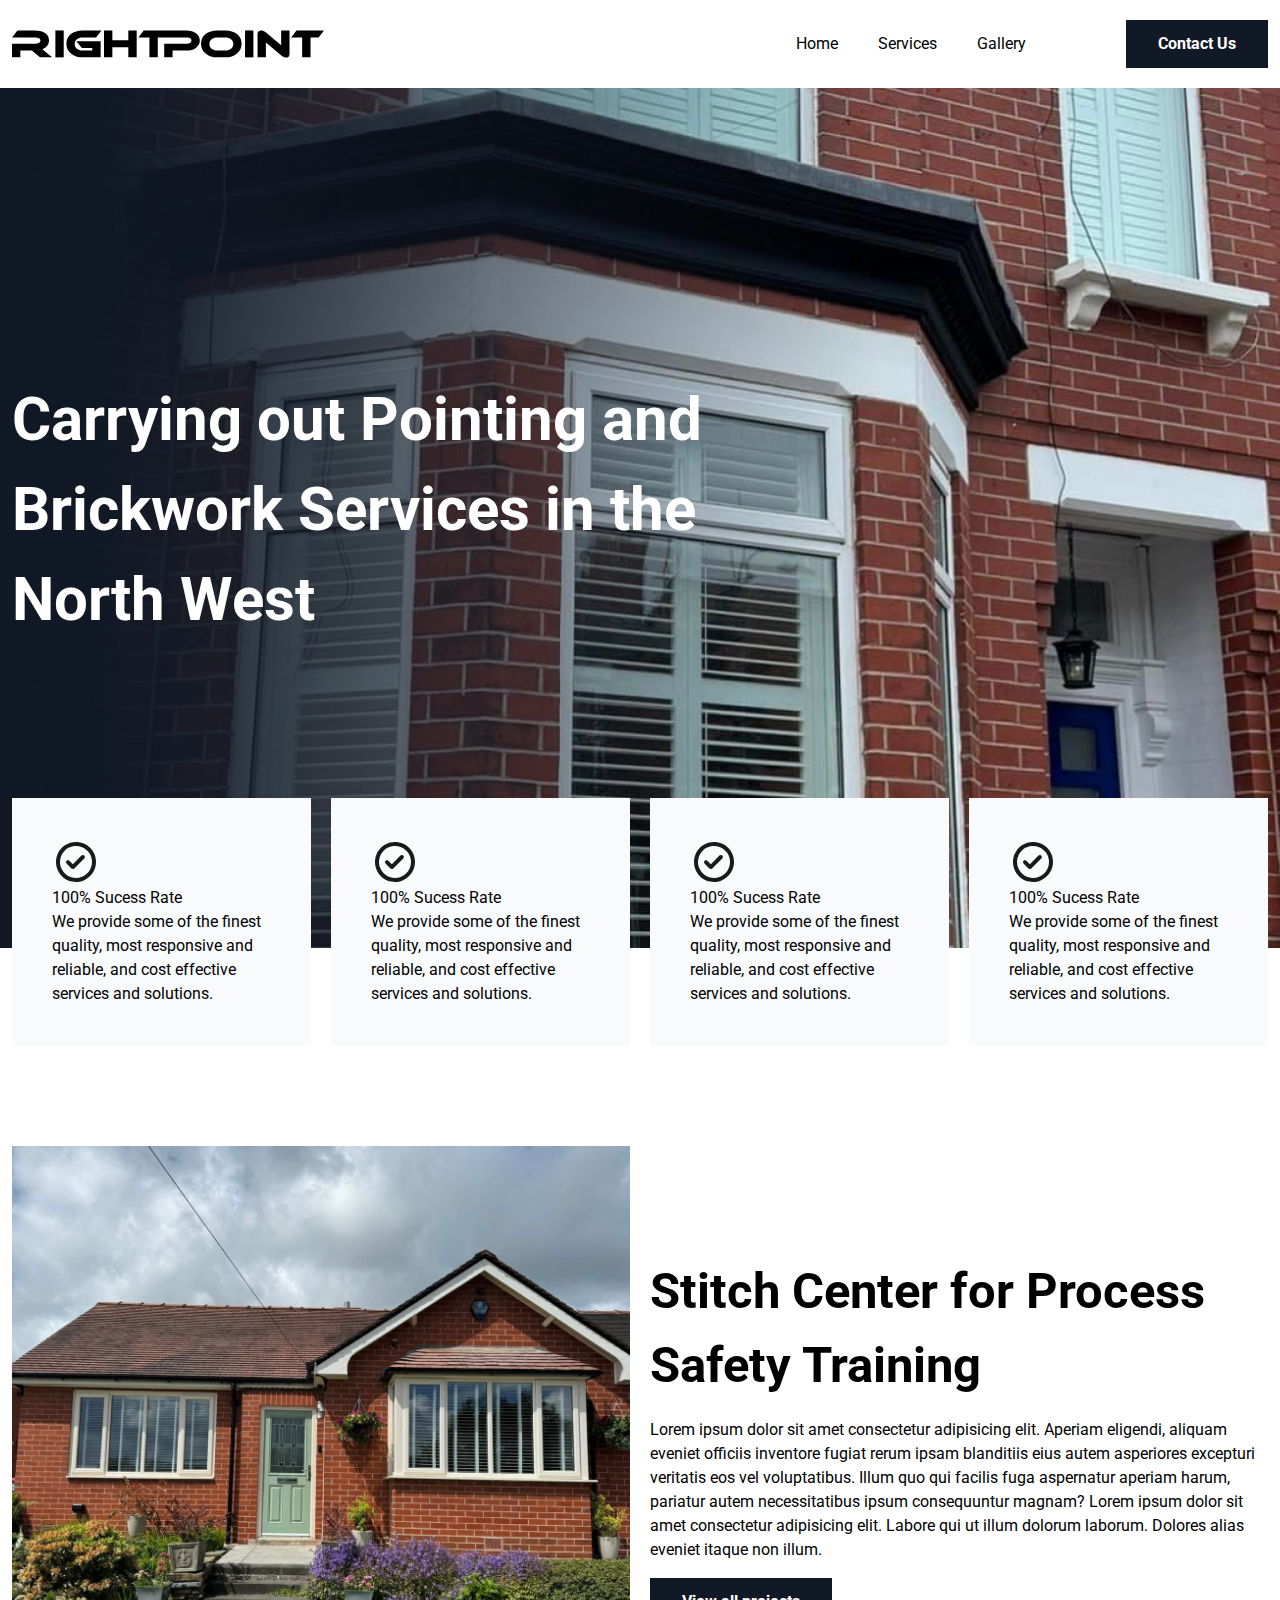
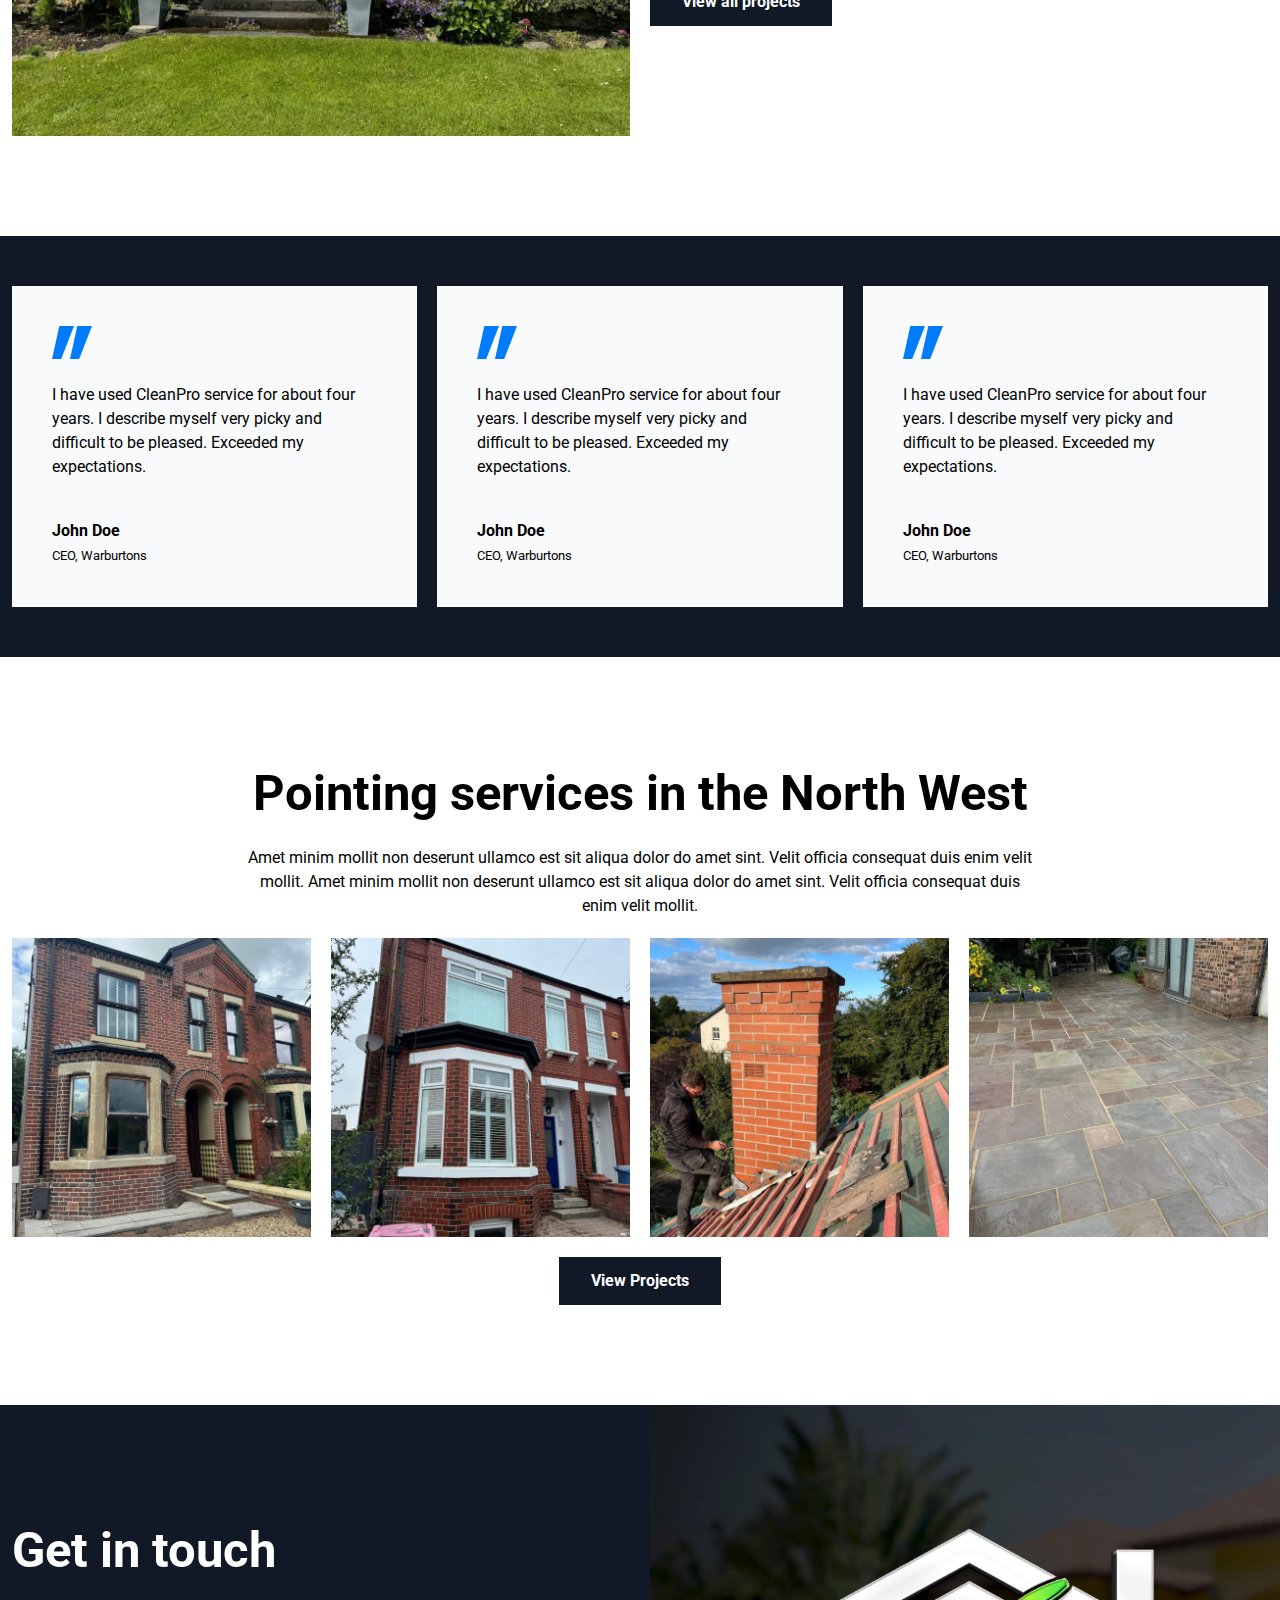
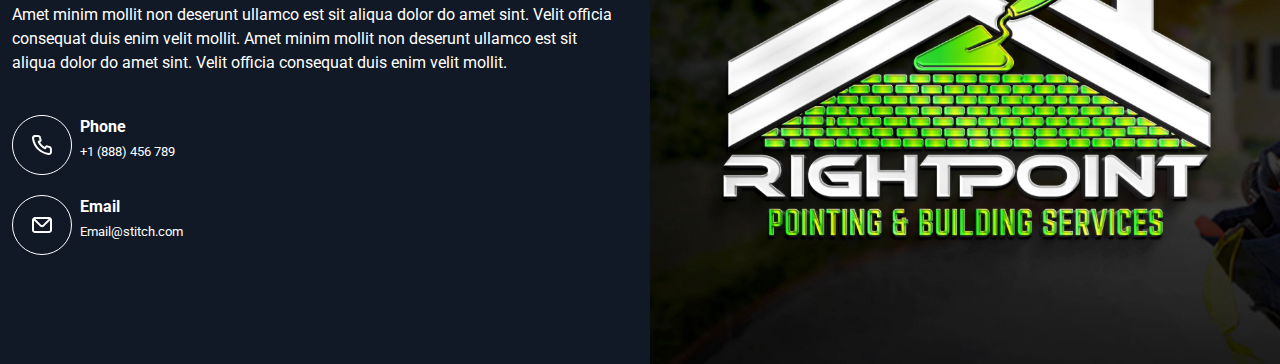
==== commit 7f1205d9: "Added gallery page" ====
--- a/index.html
+++ b/index.html
@@ -45,7 +45,14 @@
       <div class="flex justify-between items-center gap-x-5 md:gap-x-[100px]">
         <div class="flex gap-5 md:gap-10">
           <a href="/">Home</a>
-          <a href="/gallery">Gallery</a>
+          <div class="inline relative group">
+            <button class="">Services</button>
+            <ul class="bg-rp-blue text-white absolute hidden group-hover:block p-3 [&>li]:mb-2 [&>li:last-child]:mb-0">
+              <li>Pointing</li>
+              <li>Brickwork</li>
+            </ul>
+          </div>
+          <a href="/gallery.html">Gallery</a>
         </div>
         <div class="grow">
           <button class="button">Contact Us</button>
--- a/output.css
+++ b/output.css
@@ -632,6 +632,14 @@
   padding-right: 0.75rem;
 }
 
+.absolute {
+  position: absolute;
+}
+
+.relative {
+  position: relative;
+}
+
 .sticky {
   position: sticky;
 }
@@ -665,6 +673,22 @@
   margin-top: 2rem;
 }
 
+.mt-\[100px\] {
+  margin-top: 100px;
+}
+
+.mb-\[100px\] {
+  margin-bottom: 100px;
+}
+
+.mt-2 {
+  margin-top: 0.5rem;
+}
+
+.inline {
+  display: inline;
+}
+
 .flex {
   display: flex;
 }
@@ -673,6 +697,10 @@
   display: grid;
 }
 
+.hidden {
+  display: none;
+}
+
 .h-\[360px\] {
   height: 360px;
 }
@@ -683,6 +711,10 @@
 
 .w-\[70\%\] {
   width: 70%;
+}
+
+.w-full {
+  width: 100%;
 }
 
 .max-w-\[780px\] {
@@ -785,6 +817,10 @@
   padding: 2.5rem;
 }
 
+.p-3 {
+  padding: 0.75rem;
+}
+
 .px-0 {
   padding-left: 0px;
   padding-right: 0px;
@@ -800,6 +836,11 @@
   padding-bottom: 1.5rem;
 }
 
+.px-4 {
+  padding-left: 1rem;
+  padding-right: 1rem;
+}
+
 .text-center {
   text-align: center;
 }
@@ -817,6 +858,14 @@
   color: rgb(255 255 255 / var(--tw-text-opacity, 1));
 }
 
+.group:hover .group-hover\:block {
+  display: block;
+}
+
+.peer:hover ~ .peer-hover\:block {
+  display: block;
+}
+
 @media (min-width: 990px) {
   .md\:col-span-3 {
     grid-column: span 3 / span 3;
@@ -846,6 +895,10 @@
     height: 860px;
   }
 
+  .md\:h-\[400px\] {
+    height: 400px;
+  }
+
   .md\:w-auto {
     width: auto;
   }
@@ -877,4 +930,12 @@
     padding-top: 50px;
     padding-bottom: 50px;
   }
+}
+
+.\[\&\>li\:last-child\]\:mb-0>li:last-child {
+  margin-bottom: 0px;
+}
+
+.\[\&\>li\]\:mb-2>li {
+  margin-bottom: 0.5rem;
 }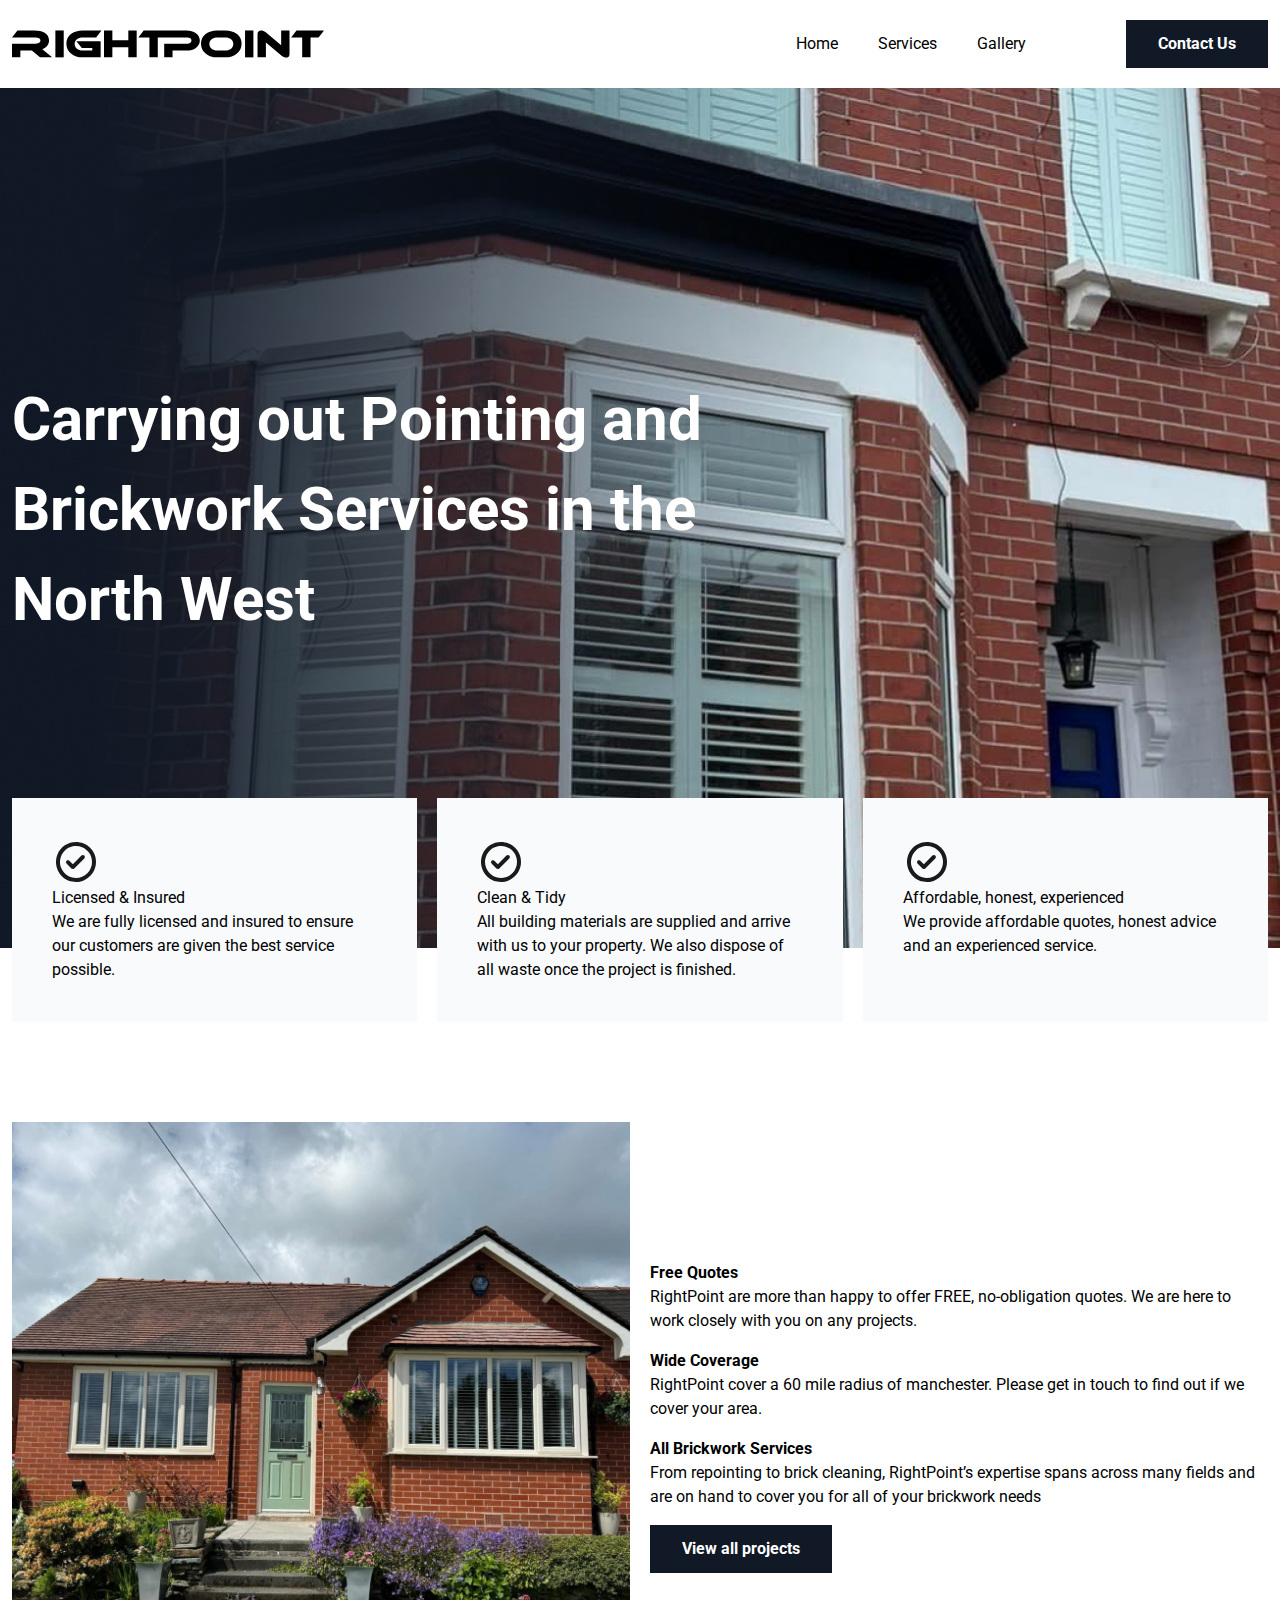
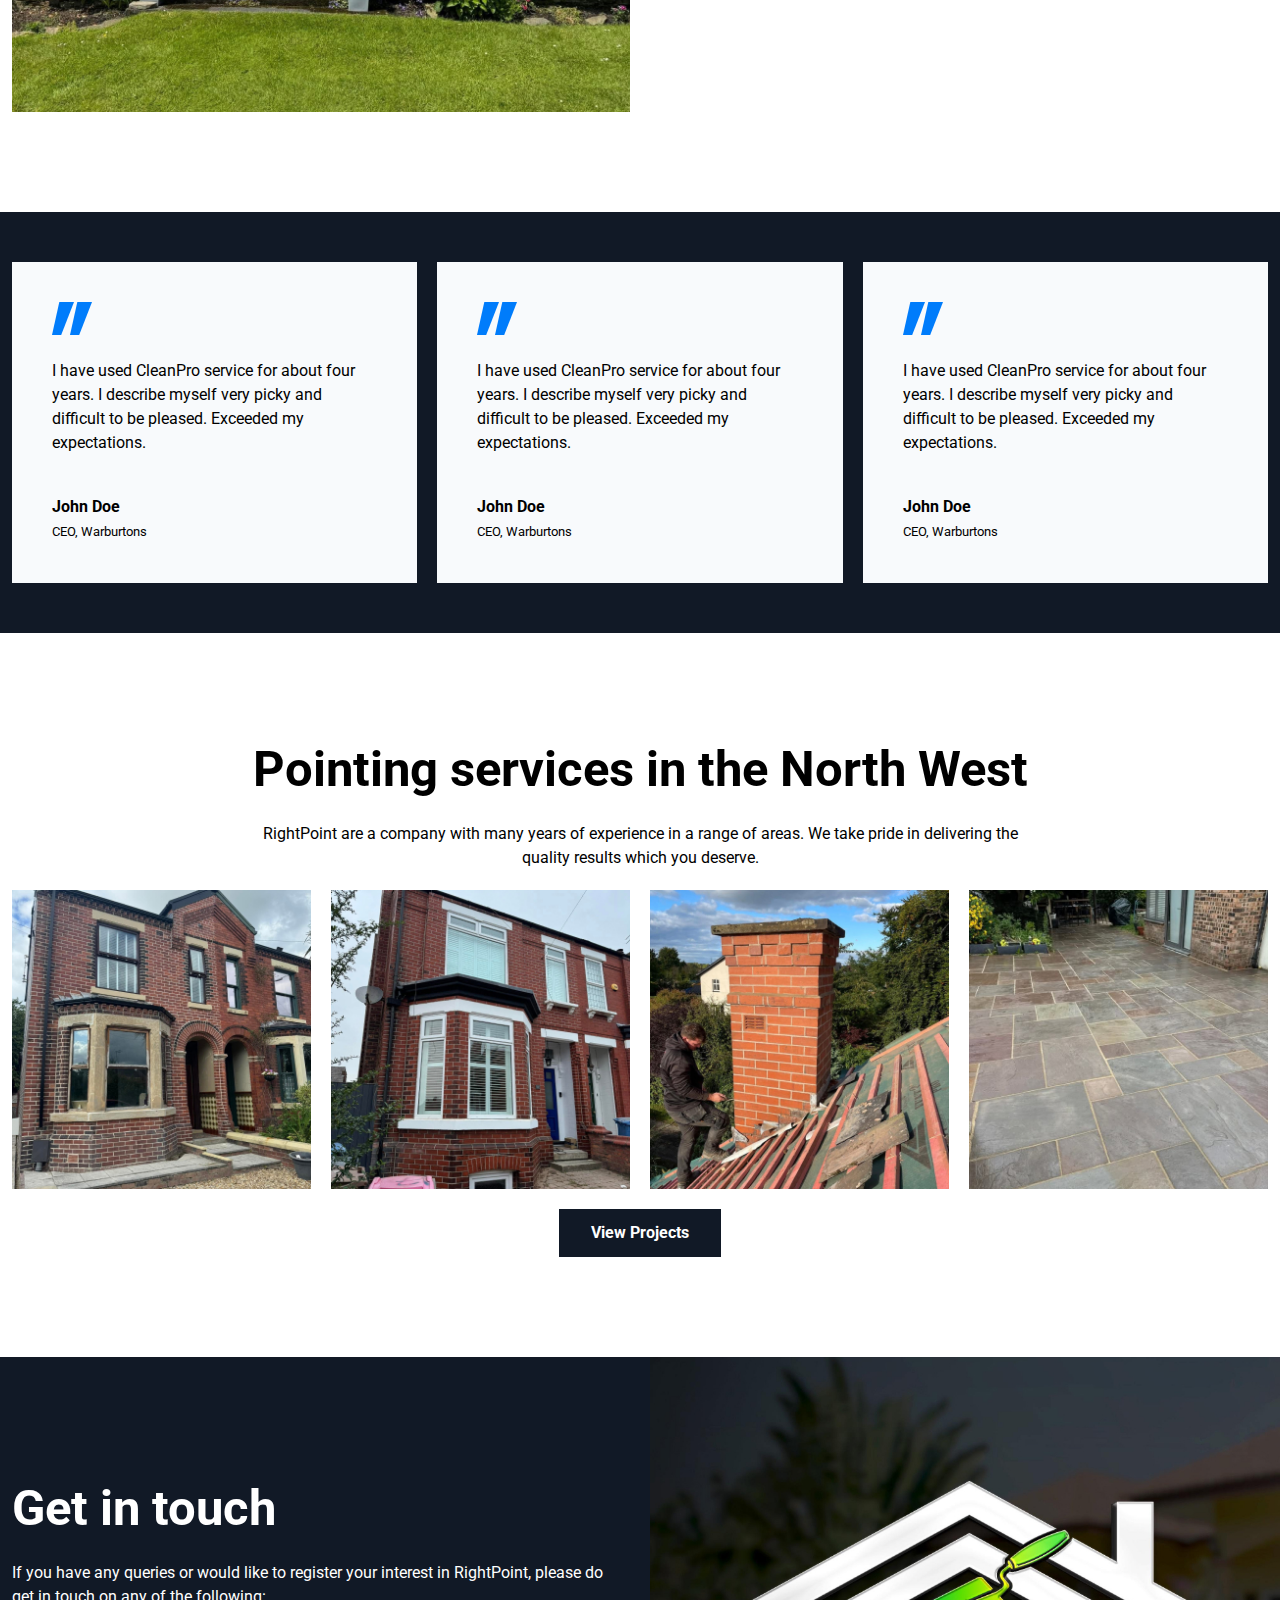
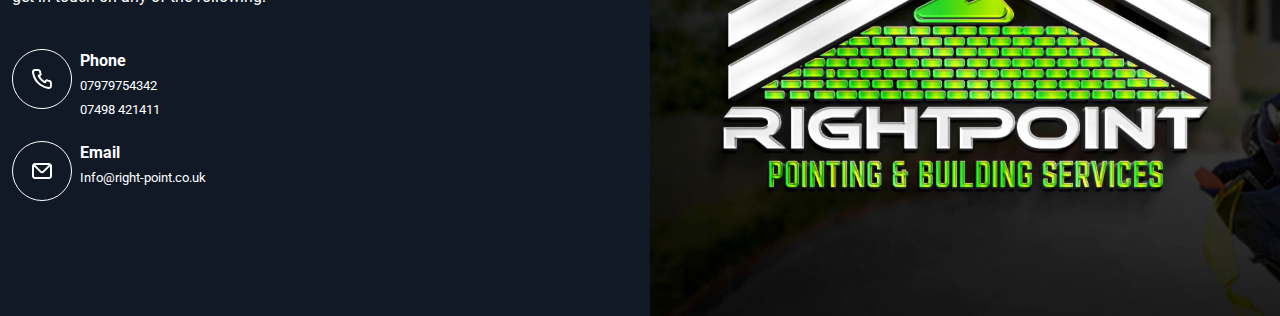
==== commit 8aea89d2: "Content updates" ====
--- a/index.html
+++ b/index.html
@@ -13,49 +13,55 @@
 </head>
 
 <body>
-  <header class="sticky top-0 bg-white">
+  <header class="sticky top-0 bg-white z-10">
     <div class="flex flex-col gap-y-5 md:flex-row justify-between items-center container py-5">
-      <div>
-        <svg width="312" height="28" viewBox="0 0 312 28" fill="none" xmlns="http://www.w3.org/2000/svg">
-          <path
-            d="M35.2617 15.734C36.4423 14.2051 37.0328 12.4959 37.0328 10.6058C37.0328 7.24973 35.5658 4.66408 32.6324 2.84879C30.0217 1.25852 26.6154 0.462307 22.414 0.462307H5.44528L0 7.39886H23.1971C26.7029 7.39886 28.4552 8.45616 28.4552 10.5697C28.4552 11.6518 27.8708 12.469 26.7029 13.0224C25.7824 13.4504 24.6141 13.6641 23.1971 13.6641H0V27.351H8.35422V20.6011H19.8407L27.9709 27.351H40.0911L30.3575 19.2586C32.4459 18.4376 34.0805 17.2634 35.2617 15.734Z"
-            fill="black" />
-          <path d="M43.3729 27.351H51.7269V0.462307H43.3729V27.351Z" fill="black" />
-          <path
-            d="M64.9104 9.2502C66.4145 8.01578 68.3095 7.39886 70.5974 7.39886H84.098L89.4685 0.462307H70.5974C65.8482 0.462307 61.9576 1.68056 58.9245 4.1171C55.8904 6.55364 54.375 9.73634 54.375 13.6641C54.375 17.5929 55.9093 20.8564 58.9805 23.4539C62.0507 26.0524 65.923 27.351 70.5974 27.351H88.6481V11.2776H64.3699L69.8518 17.9159H80.2941V20.4143H70.5974C68.2852 20.4143 66.3833 19.8221 64.8915 18.6384C63.3998 17.4546 62.6542 15.902 62.6542 13.9812C62.6542 12.0614 63.4057 10.4846 64.9104 9.2502Z"
-            fill="black" />
-          <path
-            d="M116.319 10.3452H100.358V0.462307H92.0035V27.351H100.358V17.2817H116.319V27.351H124.673V0.462307H116.319V10.3452Z"
-            fill="black" />
-          <path
-            d="M183.896 3.14755C181.385 1.35756 178.289 0.462307 174.609 0.462307H159.244H157.716H131.721L126.351 7.39886H137.428V27.351H145.781V7.39886H152.196H153.837H175.393C176.536 7.39886 177.5 7.67556 178.284 8.22898C179.066 8.78293 179.458 9.53822 179.458 10.4938C179.458 11.4504 179.066 12.2181 178.284 12.7968C177.5 13.375 176.536 13.6641 175.393 13.6641H152.196V27.351H160.55V20.6011H174.59C178.29 20.6011 181.393 19.7059 183.901 17.9159C186.508 16.0263 187.812 13.565 187.812 10.5315C187.812 7.49845 186.507 5.03714 183.896 3.14755Z"
-            fill="black" />
-          <path
-            d="M219.067 18.6384C217.577 19.8221 215.679 20.4143 213.37 20.4143H205.29C202.981 20.4143 201.082 19.8221 199.593 18.6384C198.103 17.4546 197.359 15.902 197.359 13.9812C197.359 12.0614 198.103 10.4846 199.593 9.2502C201.082 8.01578 202.981 7.39886 205.29 7.39886H213.37C215.653 7.39886 217.546 8.01578 219.049 9.2502C220.55 10.4846 221.302 12.0614 221.302 13.9812C221.302 15.902 220.557 17.4546 219.067 18.6384ZM225.031 4.1171C221.997 1.68056 218.107 0.462307 213.358 0.462307H205.265C200.516 0.462307 196.619 1.68056 193.574 4.1171C190.528 6.55364 189.005 9.73634 189.005 13.6641C189.005 17.5929 190.54 20.8564 193.61 23.4539C196.681 26.0524 200.566 27.351 205.265 27.351H213.358C218.032 27.351 221.904 26.0524 224.975 23.4539C228.045 20.8564 229.581 17.5929 229.581 13.6641C229.581 9.73634 228.064 6.55364 225.031 4.1171Z"
-            fill="black" />
-          <path d="M233.049 27.351H241.403V0.462307H233.049V27.351Z" fill="black" />
-          <path
-            d="M269.15 15.2678L253.412 2.06979C252.118 0.998491 250.713 0.462309 249.197 0.462309C248.028 0.462309 247.128 0.785856 246.493 1.43348C245.859 2.08057 245.542 2.90261 245.542 3.898V27.351H253.897V12.5825L269.635 25.7473C271.076 26.9413 272.593 27.5377 274.184 27.5377C276.397 27.5377 277.503 26.3195 277.503 23.8829V0.462309H269.15V15.2678Z"
-            fill="black" />
-          <path d="M284.477 0.462307L279.107 7.39886H290.183V27.351H298.537V7.39886H306.592L312 0.462307H284.477Z"
-            fill="black" />
-        </svg>
-
+            <div>
+        <a href="/">
+          <svg width="312" height="28" viewBox="0 0 312 28" fill="none" xmlns="http://www.w3.org/2000/svg">
+            <path
+              d="M35.2617 15.734C36.4423 14.2051 37.0328 12.4959 37.0328 10.6058C37.0328 7.24973 35.5658 4.66408 32.6324 2.84879C30.0217 1.25852 26.6154 0.462307 22.414 0.462307H5.44528L0 7.39886H23.1971C26.7029 7.39886 28.4552 8.45616 28.4552 10.5697C28.4552 11.6518 27.8708 12.469 26.7029 13.0224C25.7824 13.4504 24.6141 13.6641 23.1971 13.6641H0V27.351H8.35422V20.6011H19.8407L27.9709 27.351H40.0911L30.3575 19.2586C32.4459 18.4376 34.0805 17.2634 35.2617 15.734Z"
+              fill="black" />
+            <path d="M43.3729 27.351H51.7269V0.462307H43.3729V27.351Z" fill="black" />
+            <path
+              d="M64.9104 9.2502C66.4145 8.01578 68.3095 7.39886 70.5974 7.39886H84.098L89.4685 0.462307H70.5974C65.8482 0.462307 61.9576 1.68056 58.9245 4.1171C55.8904 6.55364 54.375 9.73634 54.375 13.6641C54.375 17.5929 55.9093 20.8564 58.9805 23.4539C62.0507 26.0524 65.923 27.351 70.5974 27.351H88.6481V11.2776H64.3699L69.8518 17.9159H80.2941V20.4143H70.5974C68.2852 20.4143 66.3833 19.8221 64.8915 18.6384C63.3998 17.4546 62.6542 15.902 62.6542 13.9812C62.6542 12.0614 63.4057 10.4846 64.9104 9.2502Z"
+              fill="black" />
+            <path
+              d="M116.319 10.3452H100.358V0.462307H92.0035V27.351H100.358V17.2817H116.319V27.351H124.673V0.462307H116.319V10.3452Z"
+              fill="black" />
+            <path
+              d="M183.896 3.14755C181.385 1.35756 178.289 0.462307 174.609 0.462307H159.244H157.716H131.721L126.351 7.39886H137.428V27.351H145.781V7.39886H152.196H153.837H175.393C176.536 7.39886 177.5 7.67556 178.284 8.22898C179.066 8.78293 179.458 9.53822 179.458 10.4938C179.458 11.4504 179.066 12.2181 178.284 12.7968C177.5 13.375 176.536 13.6641 175.393 13.6641H152.196V27.351H160.55V20.6011H174.59C178.29 20.6011 181.393 19.7059 183.901 17.9159C186.508 16.0263 187.812 13.565 187.812 10.5315C187.812 7.49845 186.507 5.03714 183.896 3.14755Z"
+              fill="black" />
+            <path
+              d="M219.067 18.6384C217.577 19.8221 215.679 20.4143 213.37 20.4143H205.29C202.981 20.4143 201.082 19.8221 199.593 18.6384C198.103 17.4546 197.359 15.902 197.359 13.9812C197.359 12.0614 198.103 10.4846 199.593 9.2502C201.082 8.01578 202.981 7.39886 205.29 7.39886H213.37C215.653 7.39886 217.546 8.01578 219.049 9.2502C220.55 10.4846 221.302 12.0614 221.302 13.9812C221.302 15.902 220.557 17.4546 219.067 18.6384ZM225.031 4.1171C221.997 1.68056 218.107 0.462307 213.358 0.462307H205.265C200.516 0.462307 196.619 1.68056 193.574 4.1171C190.528 6.55364 189.005 9.73634 189.005 13.6641C189.005 17.5929 190.54 20.8564 193.61 23.4539C196.681 26.0524 200.566 27.351 205.265 27.351H213.358C218.032 27.351 221.904 26.0524 224.975 23.4539C228.045 20.8564 229.581 17.5929 229.581 13.6641C229.581 9.73634 228.064 6.55364 225.031 4.1171Z"
+              fill="black" />
+            <path d="M233.049 27.351H241.403V0.462307H233.049V27.351Z" fill="black" />
+            <path
+              d="M269.15 15.2678L253.412 2.06979C252.118 0.998491 250.713 0.462309 249.197 0.462309C248.028 0.462309 247.128 0.785856 246.493 1.43348C245.859 2.08057 245.542 2.90261 245.542 3.898V27.351H253.897V12.5825L269.635 25.7473C271.076 26.9413 272.593 27.5377 274.184 27.5377C276.397 27.5377 277.503 26.3195 277.503 23.8829V0.462309H269.15V15.2678Z"
+              fill="black" />
+            <path d="M284.477 0.462307L279.107 7.39886H290.183V27.351H298.537V7.39886H306.592L312 0.462307H284.477Z"
+              fill="black" />
+          </svg>
+        </a>
       </div>
       <div class="flex justify-between items-center gap-x-5 md:gap-x-[100px]">
         <div class="flex gap-5 md:gap-10">
           <a href="/">Home</a>
           <div class="inline relative group">
             <button class="">Services</button>
-            <ul class="bg-rp-blue text-white absolute hidden group-hover:block p-3 [&>li]:mb-2 [&>li:last-child]:mb-0">
-              <li>Pointing</li>
-              <li>Brickwork</li>
+            <ul
+              class="bg-rp-blue text-white absolute hidden group-hover:block p-3 [&>li]:mb-2 [&>li:last-child]:mb-0 min-w-[200px]">
+              <li><a href="/services/re-pointing.html">Re-pointing</a></li>
+              <li><a href="/services/raking-out.html">Raking out</a></li>
+              <li><a href="/services/water-sealing.html">Water sealing</a></li>
+              <li><a href="/services/brick-repairs.html">Brick repairs</a></li>
+              <li><a href="/services/chemical-cleaning.html">Chemical cleaning</a></li>
+              <li><a href="/services/roofing-repairs.html">Roofing repairs</a></li>
             </ul>
           </div>
           <a href="/gallery.html">Gallery</a>
         </div>
         <div class="grow">
-          <button class="button">Contact Us</button>
+          <a href="#contact-us" class="button">Contact Us</a>
         </div>
       </div>
     </div>
@@ -69,8 +75,35 @@
       </div>
     </section>
     <section class="mt-8 md:-mt-[150px]">
-      <div class="container flex md:grid grid-cols-12 gap-5 overflow-x-scroll md:overflow-x-[unset]">
-        <div class="shrink-0 grow p-10 bg-slate-50 flex flex-col gap-6 w-[70%] md:w-auto md:block md:col-span-3">
+      <div class="container flex md:grid grid-cols-12 gap-5 overflow-x-scroll md:overflow-x-[unset] ">
+        <div class="shrink-0 grow p-10 bg-slate-50 flex flex-col gap-6 w-[70%] md:w-auto md:block md:col-span-4">
+          <svg width="48" height="48" viewBox="0 0 48 48" fill="none" xmlns="http://www.w3.org/2000/svg">
+            <path
+              d="M29.44 17.58L20.86 26.18L17.56 22.88C17.3807 22.6706 17.1601 22.5006 16.9119 22.3805C16.6638 22.2605 16.3936 22.193 16.1181 22.1824C15.8427 22.1718 15.568 22.2182 15.3114 22.3187C15.0547 22.4193 14.8216 22.5718 14.6267 22.7667C14.4318 22.9616 14.2793 23.1947 14.1787 23.4514C14.0782 23.708 14.0318 23.9827 14.0424 24.2581C14.0531 24.5335 14.1205 24.8038 14.2406 25.0519C14.3606 25.3001 14.5306 25.5207 14.74 25.7L19.44 30.42C19.6269 30.6054 19.8485 30.752 20.0922 30.8515C20.3359 30.9511 20.5968 31.0015 20.86 31C21.3847 30.9978 21.8875 30.7895 22.26 30.42L32.26 20.42C32.4475 20.2341 32.5963 20.0129 32.6978 19.7692C32.7993 19.5254 32.8516 19.264 32.8516 19C32.8516 18.736 32.7993 18.4746 32.6978 18.2308C32.5963 17.9871 32.4475 17.7659 32.26 17.58C31.8853 17.2075 31.3784 16.9984 30.85 16.9984C30.3216 16.9984 29.8147 17.2075 29.44 17.58ZM24 4C20.0444 4 16.1776 5.17298 12.8886 7.37061C9.59962 9.56824 7.03617 12.6918 5.52242 16.3463C4.00867 20.0009 3.6126 24.0222 4.3843 27.9018C5.15601 31.7814 7.06082 35.3451 9.85787 38.1421C12.6549 40.9392 16.2186 42.844 20.0982 43.6157C23.9778 44.3874 27.9992 43.9913 31.6537 42.4776C35.3082 40.9638 38.4318 38.4004 40.6294 35.1114C42.827 31.8224 44 27.9556 44 24C44 21.3736 43.4827 18.7728 42.4776 16.3463C41.4725 13.9198 39.9993 11.715 38.1421 9.85786C36.285 8.00069 34.0802 6.5275 31.6537 5.52241C29.2272 4.51732 26.6264 4 24 4ZM24 40C20.8355 40 17.7421 39.0616 15.1109 37.3035C12.4797 35.5454 10.4289 33.0466 9.21794 30.1229C8.00694 27.1993 7.69008 23.9823 8.30745 20.8786C8.92481 17.7749 10.4487 14.9239 12.6863 12.6863C14.9239 10.4487 17.7749 8.9248 20.8786 8.30744C23.9823 7.69007 27.1993 8.00693 30.1229 9.21793C33.0466 10.4289 35.5454 12.4797 37.3035 15.1109C39.0616 17.7421 40 20.8355 40 24C40 28.2435 38.3143 32.3131 35.3137 35.3137C32.3131 38.3143 28.2435 40 24 40Z"
+              fill="#1A1A1A" />
+          </svg>
+          <h3>Licensed & Insured</h3>
+          <p>We are fully licensed and insured to ensure our customers are given the best service possible.</p>
+        </div>
+        <div class="shrink-0 grow p-10 bg-slate-50 flex flex-col gap-6 w-[70%] md:w-auto md:block md:col-span-4">
+          <svg width="48" height="48" viewBox="0 0 48 48" fill="none" xmlns="http://www.w3.org/2000/svg">
+            <path
+              d="M29.44 17.58L20.86 26.18L17.56 22.88C17.3807 22.6706 17.1601 22.5006 16.9119 22.3805C16.6638 22.2605 16.3936 22.193 16.1181 22.1824C15.8427 22.1718 15.568 22.2182 15.3114 22.3187C15.0547 22.4193 14.8216 22.5718 14.6267 22.7667C14.4318 22.9616 14.2793 23.1947 14.1787 23.4514C14.0782 23.708 14.0318 23.9827 14.0424 24.2581C14.0531 24.5335 14.1205 24.8038 14.2406 25.0519C14.3606 25.3001 14.5306 25.5207 14.74 25.7L19.44 30.42C19.6269 30.6054 19.8485 30.752 20.0922 30.8515C20.3359 30.9511 20.5968 31.0015 20.86 31C21.3847 30.9978 21.8875 30.7895 22.26 30.42L32.26 20.42C32.4475 20.2341 32.5963 20.0129 32.6978 19.7692C32.7993 19.5254 32.8516 19.264 32.8516 19C32.8516 18.736 32.7993 18.4746 32.6978 18.2308C32.5963 17.9871 32.4475 17.7659 32.26 17.58C31.8853 17.2075 31.3784 16.9984 30.85 16.9984C30.3216 16.9984 29.8147 17.2075 29.44 17.58ZM24 4C20.0444 4 16.1776 5.17298 12.8886 7.37061C9.59962 9.56824 7.03617 12.6918 5.52242 16.3463C4.00867 20.0009 3.6126 24.0222 4.3843 27.9018C5.15601 31.7814 7.06082 35.3451 9.85787 38.1421C12.6549 40.9392 16.2186 42.844 20.0982 43.6157C23.9778 44.3874 27.9992 43.9913 31.6537 42.4776C35.3082 40.9638 38.4318 38.4004 40.6294 35.1114C42.827 31.8224 44 27.9556 44 24C44 21.3736 43.4827 18.7728 42.4776 16.3463C41.4725 13.9198 39.9993 11.715 38.1421 9.85786C36.285 8.00069 34.0802 6.5275 31.6537 5.52241C29.2272 4.51732 26.6264 4 24 4ZM24 40C20.8355 40 17.7421 39.0616 15.1109 37.3035C12.4797 35.5454 10.4289 33.0466 9.21794 30.1229C8.00694 27.1993 7.69008 23.9823 8.30745 20.8786C8.92481 17.7749 10.4487 14.9239 12.6863 12.6863C14.9239 10.4487 17.7749 8.9248 20.8786 8.30744C23.9823 7.69007 27.1993 8.00693 30.1229 9.21793C33.0466 10.4289 35.5454 12.4797 37.3035 15.1109C39.0616 17.7421 40 20.8355 40 24C40 28.2435 38.3143 32.3131 35.3137 35.3137C32.3131 38.3143 28.2435 40 24 40Z"
+              fill="#1A1A1A" />
+          </svg>
+          <h3>Clean & Tidy</h3>
+          <p>All building materials are supplied and arrive with us to your property. We also dispose of all waste once the project is finished.</p>
+        </div>
+        <div class="shrink-0 grow p-10 bg-slate-50 flex flex-col gap-6 w-[70%] md:w-auto md:block md:col-span-4">
+          <svg width="48" height="48" viewBox="0 0 48 48" fill="none" xmlns="http://www.w3.org/2000/svg">
+            <path
+              d="M29.44 17.58L20.86 26.18L17.56 22.88C17.3807 22.6706 17.1601 22.5006 16.9119 22.3805C16.6638 22.2605 16.3936 22.193 16.1181 22.1824C15.8427 22.1718 15.568 22.2182 15.3114 22.3187C15.0547 22.4193 14.8216 22.5718 14.6267 22.7667C14.4318 22.9616 14.2793 23.1947 14.1787 23.4514C14.0782 23.708 14.0318 23.9827 14.0424 24.2581C14.0531 24.5335 14.1205 24.8038 14.2406 25.0519C14.3606 25.3001 14.5306 25.5207 14.74 25.7L19.44 30.42C19.6269 30.6054 19.8485 30.752 20.0922 30.8515C20.3359 30.9511 20.5968 31.0015 20.86 31C21.3847 30.9978 21.8875 30.7895 22.26 30.42L32.26 20.42C32.4475 20.2341 32.5963 20.0129 32.6978 19.7692C32.7993 19.5254 32.8516 19.264 32.8516 19C32.8516 18.736 32.7993 18.4746 32.6978 18.2308C32.5963 17.9871 32.4475 17.7659 32.26 17.58C31.8853 17.2075 31.3784 16.9984 30.85 16.9984C30.3216 16.9984 29.8147 17.2075 29.44 17.58ZM24 4C20.0444 4 16.1776 5.17298 12.8886 7.37061C9.59962 9.56824 7.03617 12.6918 5.52242 16.3463C4.00867 20.0009 3.6126 24.0222 4.3843 27.9018C5.15601 31.7814 7.06082 35.3451 9.85787 38.1421C12.6549 40.9392 16.2186 42.844 20.0982 43.6157C23.9778 44.3874 27.9992 43.9913 31.6537 42.4776C35.3082 40.9638 38.4318 38.4004 40.6294 35.1114C42.827 31.8224 44 27.9556 44 24C44 21.3736 43.4827 18.7728 42.4776 16.3463C41.4725 13.9198 39.9993 11.715 38.1421 9.85786C36.285 8.00069 34.0802 6.5275 31.6537 5.52241C29.2272 4.51732 26.6264 4 24 4ZM24 40C20.8355 40 17.7421 39.0616 15.1109 37.3035C12.4797 35.5454 10.4289 33.0466 9.21794 30.1229C8.00694 27.1993 7.69008 23.9823 8.30745 20.8786C8.92481 17.7749 10.4487 14.9239 12.6863 12.6863C14.9239 10.4487 17.7749 8.9248 20.8786 8.30744C23.9823 7.69007 27.1993 8.00693 30.1229 9.21793C33.0466 10.4289 35.5454 12.4797 37.3035 15.1109C39.0616 17.7421 40 20.8355 40 24C40 28.2435 38.3143 32.3131 35.3137 35.3137C32.3131 38.3143 28.2435 40 24 40Z"
+              fill="#1A1A1A" />
+          </svg>
+          <h3>Affordable, honest, experienced</h3>
+          <p>We provide affordable quotes, honest advice and an experienced service.</p>
+        </div>
+        <!-- <div class="shrink-0 grow p-10 bg-slate-50 flex flex-col gap-6 w-[70%] md:w-auto md:block md:col-span-3">
           <svg width="48" height="48" viewBox="0 0 48 48" fill="none" xmlns="http://www.w3.org/2000/svg">
             <path
               d="M29.44 17.58L20.86 26.18L17.56 22.88C17.3807 22.6706 17.1601 22.5006 16.9119 22.3805C16.6638 22.2605 16.3936 22.193 16.1181 22.1824C15.8427 22.1718 15.568 22.2182 15.3114 22.3187C15.0547 22.4193 14.8216 22.5718 14.6267 22.7667C14.4318 22.9616 14.2793 23.1947 14.1787 23.4514C14.0782 23.708 14.0318 23.9827 14.0424 24.2581C14.0531 24.5335 14.1205 24.8038 14.2406 25.0519C14.3606 25.3001 14.5306 25.5207 14.74 25.7L19.44 30.42C19.6269 30.6054 19.8485 30.752 20.0922 30.8515C20.3359 30.9511 20.5968 31.0015 20.86 31C21.3847 30.9978 21.8875 30.7895 22.26 30.42L32.26 20.42C32.4475 20.2341 32.5963 20.0129 32.6978 19.7692C32.7993 19.5254 32.8516 19.264 32.8516 19C32.8516 18.736 32.7993 18.4746 32.6978 18.2308C32.5963 17.9871 32.4475 17.7659 32.26 17.58C31.8853 17.2075 31.3784 16.9984 30.85 16.9984C30.3216 16.9984 29.8147 17.2075 29.44 17.58ZM24 4C20.0444 4 16.1776 5.17298 12.8886 7.37061C9.59962 9.56824 7.03617 12.6918 5.52242 16.3463C4.00867 20.0009 3.6126 24.0222 4.3843 27.9018C5.15601 31.7814 7.06082 35.3451 9.85787 38.1421C12.6549 40.9392 16.2186 42.844 20.0982 43.6157C23.9778 44.3874 27.9992 43.9913 31.6537 42.4776C35.3082 40.9638 38.4318 38.4004 40.6294 35.1114C42.827 31.8224 44 27.9556 44 24C44 21.3736 43.4827 18.7728 42.4776 16.3463C41.4725 13.9198 39.9993 11.715 38.1421 9.85786C36.285 8.00069 34.0802 6.5275 31.6537 5.52241C29.2272 4.51732 26.6264 4 24 4ZM24 40C20.8355 40 17.7421 39.0616 15.1109 37.3035C12.4797 35.5454 10.4289 33.0466 9.21794 30.1229C8.00694 27.1993 7.69008 23.9823 8.30745 20.8786C8.92481 17.7749 10.4487 14.9239 12.6863 12.6863C14.9239 10.4487 17.7749 8.9248 20.8786 8.30744C23.9823 7.69007 27.1993 8.00693 30.1229 9.21793C33.0466 10.4289 35.5454 12.4797 37.3035 15.1109C39.0616 17.7421 40 20.8355 40 24C40 28.2435 38.3143 32.3131 35.3137 35.3137C32.3131 38.3143 28.2435 40 24 40Z"
@@ -79,37 +112,7 @@
           <h3>100% Sucess Rate</h3>
           <p>We provide some of the finest quality, most responsive and reliable, and cost effective services and
             solutions.</p>
-        </div>
-        <div class="shrink-0 grow p-10 bg-slate-50 flex flex-col gap-6 w-[70%] md:w-auto md:block md:col-span-3">
-          <svg width="48" height="48" viewBox="0 0 48 48" fill="none" xmlns="http://www.w3.org/2000/svg">
-            <path
-              d="M29.44 17.58L20.86 26.18L17.56 22.88C17.3807 22.6706 17.1601 22.5006 16.9119 22.3805C16.6638 22.2605 16.3936 22.193 16.1181 22.1824C15.8427 22.1718 15.568 22.2182 15.3114 22.3187C15.0547 22.4193 14.8216 22.5718 14.6267 22.7667C14.4318 22.9616 14.2793 23.1947 14.1787 23.4514C14.0782 23.708 14.0318 23.9827 14.0424 24.2581C14.0531 24.5335 14.1205 24.8038 14.2406 25.0519C14.3606 25.3001 14.5306 25.5207 14.74 25.7L19.44 30.42C19.6269 30.6054 19.8485 30.752 20.0922 30.8515C20.3359 30.9511 20.5968 31.0015 20.86 31C21.3847 30.9978 21.8875 30.7895 22.26 30.42L32.26 20.42C32.4475 20.2341 32.5963 20.0129 32.6978 19.7692C32.7993 19.5254 32.8516 19.264 32.8516 19C32.8516 18.736 32.7993 18.4746 32.6978 18.2308C32.5963 17.9871 32.4475 17.7659 32.26 17.58C31.8853 17.2075 31.3784 16.9984 30.85 16.9984C30.3216 16.9984 29.8147 17.2075 29.44 17.58ZM24 4C20.0444 4 16.1776 5.17298 12.8886 7.37061C9.59962 9.56824 7.03617 12.6918 5.52242 16.3463C4.00867 20.0009 3.6126 24.0222 4.3843 27.9018C5.15601 31.7814 7.06082 35.3451 9.85787 38.1421C12.6549 40.9392 16.2186 42.844 20.0982 43.6157C23.9778 44.3874 27.9992 43.9913 31.6537 42.4776C35.3082 40.9638 38.4318 38.4004 40.6294 35.1114C42.827 31.8224 44 27.9556 44 24C44 21.3736 43.4827 18.7728 42.4776 16.3463C41.4725 13.9198 39.9993 11.715 38.1421 9.85786C36.285 8.00069 34.0802 6.5275 31.6537 5.52241C29.2272 4.51732 26.6264 4 24 4ZM24 40C20.8355 40 17.7421 39.0616 15.1109 37.3035C12.4797 35.5454 10.4289 33.0466 9.21794 30.1229C8.00694 27.1993 7.69008 23.9823 8.30745 20.8786C8.92481 17.7749 10.4487 14.9239 12.6863 12.6863C14.9239 10.4487 17.7749 8.9248 20.8786 8.30744C23.9823 7.69007 27.1993 8.00693 30.1229 9.21793C33.0466 10.4289 35.5454 12.4797 37.3035 15.1109C39.0616 17.7421 40 20.8355 40 24C40 28.2435 38.3143 32.3131 35.3137 35.3137C32.3131 38.3143 28.2435 40 24 40Z"
-              fill="#1A1A1A" />
-          </svg>
-          <h3>100% Sucess Rate</h3>
-          <p>We provide some of the finest quality, most responsive and reliable, and cost effective services and
-            solutions.</p>
-        </div>
-        <div class="shrink-0 grow p-10 bg-slate-50 flex flex-col gap-6 w-[70%] md:w-auto md:block md:col-span-3">
-          <svg width="48" height="48" viewBox="0 0 48 48" fill="none" xmlns="http://www.w3.org/2000/svg">
-            <path
-              d="M29.44 17.58L20.86 26.18L17.56 22.88C17.3807 22.6706 17.1601 22.5006 16.9119 22.3805C16.6638 22.2605 16.3936 22.193 16.1181 22.1824C15.8427 22.1718 15.568 22.2182 15.3114 22.3187C15.0547 22.4193 14.8216 22.5718 14.6267 22.7667C14.4318 22.9616 14.2793 23.1947 14.1787 23.4514C14.0782 23.708 14.0318 23.9827 14.0424 24.2581C14.0531 24.5335 14.1205 24.8038 14.2406 25.0519C14.3606 25.3001 14.5306 25.5207 14.74 25.7L19.44 30.42C19.6269 30.6054 19.8485 30.752 20.0922 30.8515C20.3359 30.9511 20.5968 31.0015 20.86 31C21.3847 30.9978 21.8875 30.7895 22.26 30.42L32.26 20.42C32.4475 20.2341 32.5963 20.0129 32.6978 19.7692C32.7993 19.5254 32.8516 19.264 32.8516 19C32.8516 18.736 32.7993 18.4746 32.6978 18.2308C32.5963 17.9871 32.4475 17.7659 32.26 17.58C31.8853 17.2075 31.3784 16.9984 30.85 16.9984C30.3216 16.9984 29.8147 17.2075 29.44 17.58ZM24 4C20.0444 4 16.1776 5.17298 12.8886 7.37061C9.59962 9.56824 7.03617 12.6918 5.52242 16.3463C4.00867 20.0009 3.6126 24.0222 4.3843 27.9018C5.15601 31.7814 7.06082 35.3451 9.85787 38.1421C12.6549 40.9392 16.2186 42.844 20.0982 43.6157C23.9778 44.3874 27.9992 43.9913 31.6537 42.4776C35.3082 40.9638 38.4318 38.4004 40.6294 35.1114C42.827 31.8224 44 27.9556 44 24C44 21.3736 43.4827 18.7728 42.4776 16.3463C41.4725 13.9198 39.9993 11.715 38.1421 9.85786C36.285 8.00069 34.0802 6.5275 31.6537 5.52241C29.2272 4.51732 26.6264 4 24 4ZM24 40C20.8355 40 17.7421 39.0616 15.1109 37.3035C12.4797 35.5454 10.4289 33.0466 9.21794 30.1229C8.00694 27.1993 7.69008 23.9823 8.30745 20.8786C8.92481 17.7749 10.4487 14.9239 12.6863 12.6863C14.9239 10.4487 17.7749 8.9248 20.8786 8.30744C23.9823 7.69007 27.1993 8.00693 30.1229 9.21793C33.0466 10.4289 35.5454 12.4797 37.3035 15.1109C39.0616 17.7421 40 20.8355 40 24C40 28.2435 38.3143 32.3131 35.3137 35.3137C32.3131 38.3143 28.2435 40 24 40Z"
-              fill="#1A1A1A" />
-          </svg>
-          <h3>100% Sucess Rate</h3>
-          <p>We provide some of the finest quality, most responsive and reliable, and cost effective services and
-            solutions.</p>
-        </div>
-        <div class="shrink-0 grow p-10 bg-slate-50 flex flex-col gap-6 w-[70%] md:w-auto md:block md:col-span-3">
-          <svg width="48" height="48" viewBox="0 0 48 48" fill="none" xmlns="http://www.w3.org/2000/svg">
-            <path
-              d="M29.44 17.58L20.86 26.18L17.56 22.88C17.3807 22.6706 17.1601 22.5006 16.9119 22.3805C16.6638 22.2605 16.3936 22.193 16.1181 22.1824C15.8427 22.1718 15.568 22.2182 15.3114 22.3187C15.0547 22.4193 14.8216 22.5718 14.6267 22.7667C14.4318 22.9616 14.2793 23.1947 14.1787 23.4514C14.0782 23.708 14.0318 23.9827 14.0424 24.2581C14.0531 24.5335 14.1205 24.8038 14.2406 25.0519C14.3606 25.3001 14.5306 25.5207 14.74 25.7L19.44 30.42C19.6269 30.6054 19.8485 30.752 20.0922 30.8515C20.3359 30.9511 20.5968 31.0015 20.86 31C21.3847 30.9978 21.8875 30.7895 22.26 30.42L32.26 20.42C32.4475 20.2341 32.5963 20.0129 32.6978 19.7692C32.7993 19.5254 32.8516 19.264 32.8516 19C32.8516 18.736 32.7993 18.4746 32.6978 18.2308C32.5963 17.9871 32.4475 17.7659 32.26 17.58C31.8853 17.2075 31.3784 16.9984 30.85 16.9984C30.3216 16.9984 29.8147 17.2075 29.44 17.58ZM24 4C20.0444 4 16.1776 5.17298 12.8886 7.37061C9.59962 9.56824 7.03617 12.6918 5.52242 16.3463C4.00867 20.0009 3.6126 24.0222 4.3843 27.9018C5.15601 31.7814 7.06082 35.3451 9.85787 38.1421C12.6549 40.9392 16.2186 42.844 20.0982 43.6157C23.9778 44.3874 27.9992 43.9913 31.6537 42.4776C35.3082 40.9638 38.4318 38.4004 40.6294 35.1114C42.827 31.8224 44 27.9556 44 24C44 21.3736 43.4827 18.7728 42.4776 16.3463C41.4725 13.9198 39.9993 11.715 38.1421 9.85786C36.285 8.00069 34.0802 6.5275 31.6537 5.52241C29.2272 4.51732 26.6264 4 24 4ZM24 40C20.8355 40 17.7421 39.0616 15.1109 37.3035C12.4797 35.5454 10.4289 33.0466 9.21794 30.1229C8.00694 27.1993 7.69008 23.9823 8.30745 20.8786C8.92481 17.7749 10.4487 14.9239 12.6863 12.6863C14.9239 10.4487 17.7749 8.9248 20.8786 8.30744C23.9823 7.69007 27.1993 8.00693 30.1229 9.21793C33.0466 10.4289 35.5454 12.4797 37.3035 15.1109C39.0616 17.7421 40 20.8355 40 24C40 28.2435 38.3143 32.3131 35.3137 35.3137C32.3131 38.3143 28.2435 40 24 40Z"
-              fill="#1A1A1A" />
-          </svg>
-          <h3>100% Sucess Rate</h3>
-          <p>We provide some of the finest quality, most responsive and reliable, and cost effective services and
-            solutions.</p>
-        </div>
+        </div> -->
       </div>
     </section>
     <section>
@@ -118,12 +121,16 @@
           <img src="./img/house.jpg" alt="A house">
         </div>
         <div class="col-span-12 md:col-span-6">
-          <h2 class="">Stitch Center for Process Safety Training</h2>
-          <p>Lorem ipsum dolor sit amet consectetur adipisicing elit. Aperiam eligendi, aliquam eveniet officiis
-            inventore fugiat rerum ipsam blanditiis eius autem asperiores excepturi veritatis eos vel voluptatibus.
-            Illum quo qui facilis fuga aspernatur aperiam harum, pariatur autem necessitatibus ipsum consequuntur
-            magnam? Lorem ipsum dolor sit amet consectetur adipisicing elit. Labore qui ut illum dolorum laborum.
-            Dolores alias eveniet itaque non illum.</p>
+          <p><strong>Free Quotes</strong><br />
+            RightPoint are more than happy to offer FREE, no-obligation quotes. We are here to work closely with you on
+            any projects.</p>
+
+          <p><strong>Wide Coverage</strong><br />
+            RightPoint cover a 60 mile radius of manchester. Please get in touch to find out if we cover your area.</p>
+
+          <p><strong>All Brickwork Services</strong><br />
+            From repointing to brick cleaning, RightPoint’s expertise spans across many fields and are on hand to cover
+            you for all of your brickwork needs</p>
           <a class="button" href="/gallery.html">View all projects</a>
         </div>
       </div>
@@ -167,9 +174,8 @@
         <div class="col-span-12 text-center">
           <div class="max-w-[787px] mx-auto">
             <h2>Pointing services in the North West</h2>
-            <p>Amet minim mollit non deserunt ullamco est sit aliqua dolor do amet sint. Velit officia consequat duis
-              enim velit mollit. Amet minim mollit non deserunt ullamco est sit aliqua dolor do amet sint. Velit officia
-              consequat duis enim velit mollit.</p>
+            <p>RightPoint are a company with many years of experience in a range of areas. We take pride in delivering
+              the quality results which you deserve.</p>
           </div>
         </div>
         <div class="col-span-12 grid grid-cols-subgrid gap-y-5">
@@ -191,14 +197,14 @@
         </div>
       </div>
     </section>
+    <div class="anchor" id="contact-us"></div>
     <section class="bg-rp-blue">
       <div class="container px-0 grid grid-cols-12 gap-5 items-center text-white">
         <div class="col-span-12 md:col-span-6 p-10 md:py-0 md:px-3">
           <div class="mb-10">
             <h2>Get in touch</h2>
-            <p>Amet minim mollit non deserunt ullamco est sit aliqua dolor do amet sint. Velit officia consequat duis
-              enim velit mollit. Amet minim mollit non deserunt ullamco est sit aliqua dolor do amet sint. Velit officia
-              consequat duis enim velit mollit.</p>
+            <p>If you have any queries or would like to register your interest in RightPoint, please do get in touch on
+              any of the following:</p>
           </div>
 
           <div class="flex gap-2 mb-5">
@@ -221,7 +227,8 @@
 
             </div>
             <div>
-              <p class="font-bold">Phone</br><small class="font-normal">+1 (888) 456 789</small></p>
+              <p class="font-bold">Phone</br><small class="font-normal">07979754342<br />07498 421411
+                </small></p>
             </div>
           </div>
           <div class="flex gap-2">
@@ -234,7 +241,7 @@
               </svg>
             </div>
             <div>
-              <p class="font-bold">Email</br><small class="font-normal">Email@stitch.com</small></p>
+              <p class="font-bold">Email</br><small class="font-normal">Info@right-point.co.uk </small></p>
             </div>
           </div>
         </div>
--- a/output.css
+++ b/output.css
@@ -559,6 +559,13 @@
   font-family: 'Roboto', sans-serif;
 }
 
+div.anchor {
+  display: block;
+  position: relative;
+  top: -250px;
+  visibility: hidden;
+}
+
 h1 {
   margin-bottom: 1rem;
   font-size: 30px;
@@ -601,13 +608,19 @@
   display: inline-block;
   --tw-bg-opacity: 1;
   background-color: rgb(17 25 38 / var(--tw-bg-opacity, 1));
-  padding-top: 0.75rem;
-  padding-bottom: 0.75rem;
-  padding-left: 2rem;
-  padding-right: 2rem;
+  padding: 10px;
   font-weight: 700;
   --tw-text-opacity: 1;
   color: rgb(255 255 255 / var(--tw-text-opacity, 1));
+}
+
+@media (min-width: 990px) {
+  .button {
+    padding-top: 0.75rem;
+    padding-bottom: 0.75rem;
+    padding-left: 2rem;
+    padding-right: 2rem;
+  }
 }
 
 section:not(.intro) {
@@ -648,12 +661,20 @@
   top: 0px;
 }
 
+.z-10 {
+  z-index: 10;
+}
+
 .col-span-12 {
   grid-column: span 12 / span 12;
 }
 
 .col-span-6 {
   grid-column: span 6 / span 6;
+}
+
+.col-start-3 {
+  grid-column-start: 3;
 }
 
 .mx-auto {
@@ -669,20 +690,16 @@
   margin-bottom: 1.25rem;
 }
 
+.mt-2 {
+  margin-top: 0.5rem;
+}
+
 .mt-8 {
   margin-top: 2rem;
 }
 
-.mt-\[100px\] {
-  margin-top: 100px;
-}
-
-.mb-\[100px\] {
-  margin-bottom: 100px;
-}
-
-.mt-2 {
-  margin-top: 0.5rem;
+.mt-\[30px\] {
+  margin-top: 30px;
 }
 
 .inline {
@@ -701,6 +718,10 @@
   display: none;
 }
 
+.h-\[250px\] {
+  height: 250px;
+}
+
 .h-\[360px\] {
   height: 360px;
 }
@@ -717,6 +738,10 @@
   width: 100%;
 }
 
+.min-w-\[200px\] {
+  min-width: 200px;
+}
+
 .max-w-\[780px\] {
   max-width: 780px;
 }
@@ -731,6 +756,10 @@
 
 .grow {
   flex-grow: 1;
+}
+
+.list-disc {
+  list-style-type: disc;
 }
 
 .grid-cols-12 {
@@ -836,9 +865,8 @@
   padding-bottom: 1.5rem;
 }
 
-.px-4 {
-  padding-left: 1rem;
-  padding-right: 1rem;
+.pl-5 {
+  padding-left: 1.25rem;
 }
 
 .text-center {
@@ -862,10 +890,6 @@
   display: block;
 }
 
-.peer:hover ~ .peer-hover\:block {
-  display: block;
-}
-
 @media (min-width: 990px) {
   .md\:col-span-3 {
     grid-column: span 3 / span 3;
@@ -879,10 +903,22 @@
     grid-column: span 6 / span 6;
   }
 
+  .md\:col-start-3 {
+    grid-column-start: 3;
+  }
+
+  .md\:col-start-2 {
+    grid-column-start: 2;
+  }
+
   .md\:-mt-\[150px\] {
     margin-top: -150px;
   }
 
+  .md\:mt-\[100px\] {
+    margin-top: 100px;
+  }
+
   .md\:block {
     display: block;
   }
@@ -891,12 +927,12 @@
     display: grid;
   }
 
+  .md\:h-\[400px\] {
+    height: 400px;
+  }
+
   .md\:h-\[860px\] {
     height: 860px;
-  }
-
-  .md\:h-\[400px\] {
-    height: 400px;
   }
 
   .md\:w-auto {
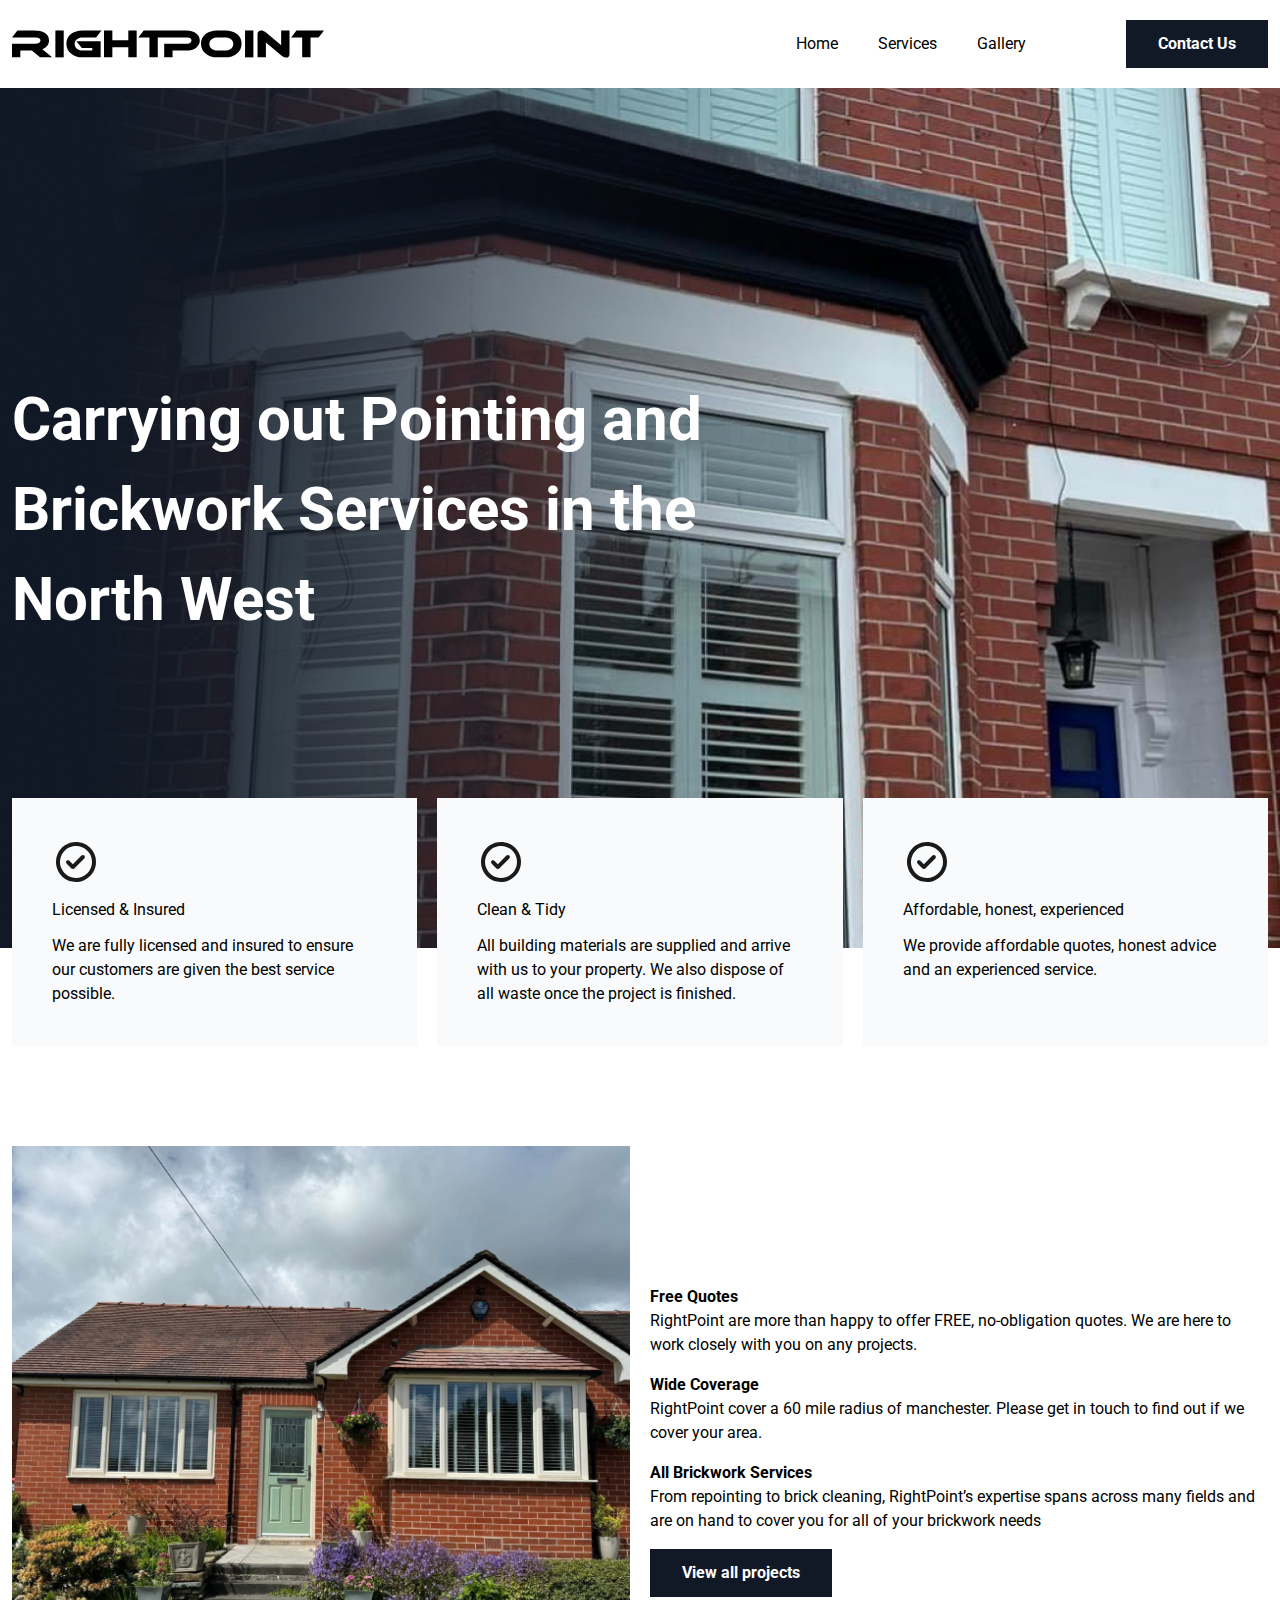
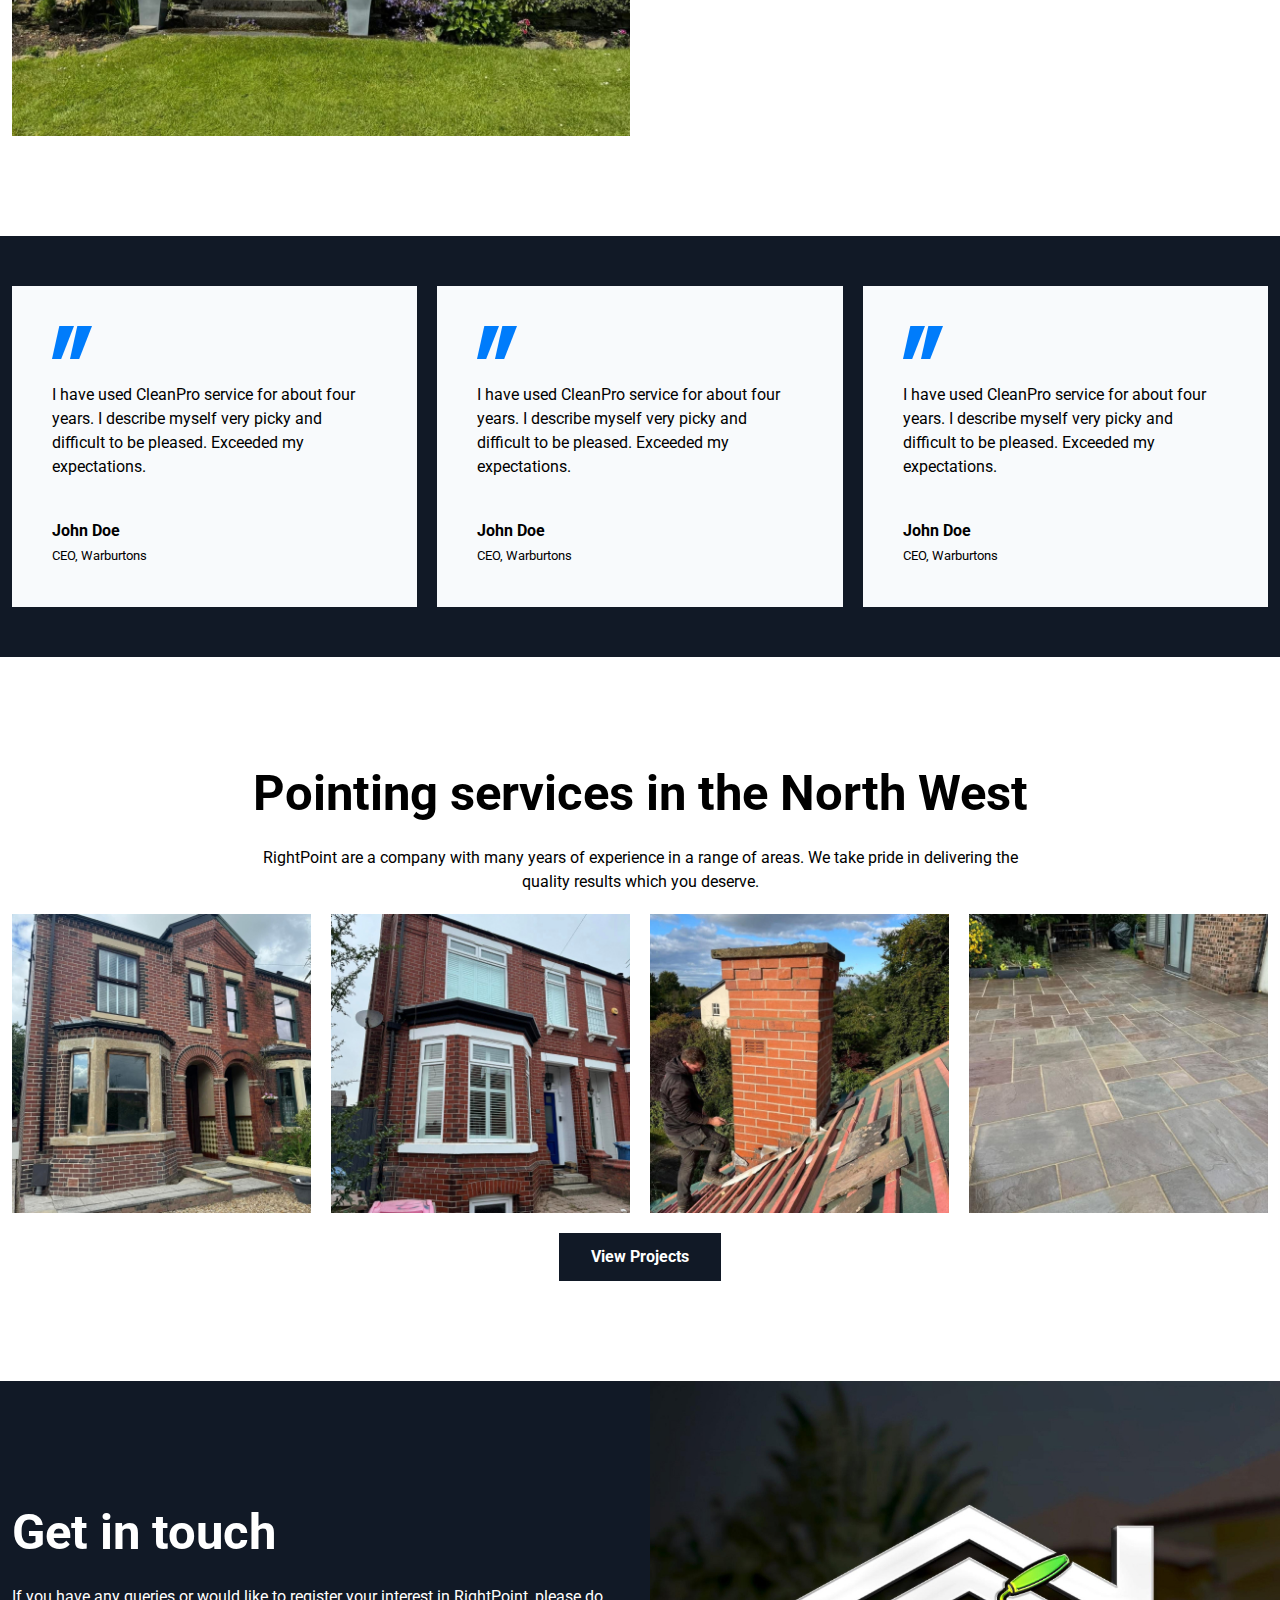
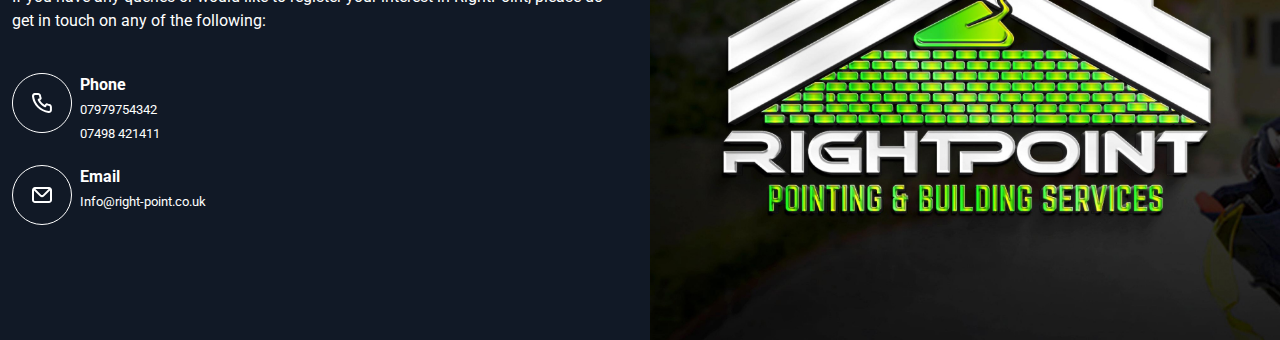
==== commit e1b225f3: "Styling" ====
--- a/index.html
+++ b/index.html
@@ -82,7 +82,7 @@
               d="M29.44 17.58L20.86 26.18L17.56 22.88C17.3807 22.6706 17.1601 22.5006 16.9119 22.3805C16.6638 22.2605 16.3936 22.193 16.1181 22.1824C15.8427 22.1718 15.568 22.2182 15.3114 22.3187C15.0547 22.4193 14.8216 22.5718 14.6267 22.7667C14.4318 22.9616 14.2793 23.1947 14.1787 23.4514C14.0782 23.708 14.0318 23.9827 14.0424 24.2581C14.0531 24.5335 14.1205 24.8038 14.2406 25.0519C14.3606 25.3001 14.5306 25.5207 14.74 25.7L19.44 30.42C19.6269 30.6054 19.8485 30.752 20.0922 30.8515C20.3359 30.9511 20.5968 31.0015 20.86 31C21.3847 30.9978 21.8875 30.7895 22.26 30.42L32.26 20.42C32.4475 20.2341 32.5963 20.0129 32.6978 19.7692C32.7993 19.5254 32.8516 19.264 32.8516 19C32.8516 18.736 32.7993 18.4746 32.6978 18.2308C32.5963 17.9871 32.4475 17.7659 32.26 17.58C31.8853 17.2075 31.3784 16.9984 30.85 16.9984C30.3216 16.9984 29.8147 17.2075 29.44 17.58ZM24 4C20.0444 4 16.1776 5.17298 12.8886 7.37061C9.59962 9.56824 7.03617 12.6918 5.52242 16.3463C4.00867 20.0009 3.6126 24.0222 4.3843 27.9018C5.15601 31.7814 7.06082 35.3451 9.85787 38.1421C12.6549 40.9392 16.2186 42.844 20.0982 43.6157C23.9778 44.3874 27.9992 43.9913 31.6537 42.4776C35.3082 40.9638 38.4318 38.4004 40.6294 35.1114C42.827 31.8224 44 27.9556 44 24C44 21.3736 43.4827 18.7728 42.4776 16.3463C41.4725 13.9198 39.9993 11.715 38.1421 9.85786C36.285 8.00069 34.0802 6.5275 31.6537 5.52241C29.2272 4.51732 26.6264 4 24 4ZM24 40C20.8355 40 17.7421 39.0616 15.1109 37.3035C12.4797 35.5454 10.4289 33.0466 9.21794 30.1229C8.00694 27.1993 7.69008 23.9823 8.30745 20.8786C8.92481 17.7749 10.4487 14.9239 12.6863 12.6863C14.9239 10.4487 17.7749 8.9248 20.8786 8.30744C23.9823 7.69007 27.1993 8.00693 30.1229 9.21793C33.0466 10.4289 35.5454 12.4797 37.3035 15.1109C39.0616 17.7421 40 20.8355 40 24C40 28.2435 38.3143 32.3131 35.3137 35.3137C32.3131 38.3143 28.2435 40 24 40Z"
               fill="#1A1A1A" />
           </svg>
-          <h3>Licensed & Insured</h3>
+          <h3 class="mb-3 mt-3">Licensed & Insured</h3>
           <p>We are fully licensed and insured to ensure our customers are given the best service possible.</p>
         </div>
         <div class="shrink-0 grow p-10 bg-slate-50 flex flex-col gap-6 w-[70%] md:w-auto md:block md:col-span-4">
@@ -91,7 +91,7 @@
               d="M29.44 17.58L20.86 26.18L17.56 22.88C17.3807 22.6706 17.1601 22.5006 16.9119 22.3805C16.6638 22.2605 16.3936 22.193 16.1181 22.1824C15.8427 22.1718 15.568 22.2182 15.3114 22.3187C15.0547 22.4193 14.8216 22.5718 14.6267 22.7667C14.4318 22.9616 14.2793 23.1947 14.1787 23.4514C14.0782 23.708 14.0318 23.9827 14.0424 24.2581C14.0531 24.5335 14.1205 24.8038 14.2406 25.0519C14.3606 25.3001 14.5306 25.5207 14.74 25.7L19.44 30.42C19.6269 30.6054 19.8485 30.752 20.0922 30.8515C20.3359 30.9511 20.5968 31.0015 20.86 31C21.3847 30.9978 21.8875 30.7895 22.26 30.42L32.26 20.42C32.4475 20.2341 32.5963 20.0129 32.6978 19.7692C32.7993 19.5254 32.8516 19.264 32.8516 19C32.8516 18.736 32.7993 18.4746 32.6978 18.2308C32.5963 17.9871 32.4475 17.7659 32.26 17.58C31.8853 17.2075 31.3784 16.9984 30.85 16.9984C30.3216 16.9984 29.8147 17.2075 29.44 17.58ZM24 4C20.0444 4 16.1776 5.17298 12.8886 7.37061C9.59962 9.56824 7.03617 12.6918 5.52242 16.3463C4.00867 20.0009 3.6126 24.0222 4.3843 27.9018C5.15601 31.7814 7.06082 35.3451 9.85787 38.1421C12.6549 40.9392 16.2186 42.844 20.0982 43.6157C23.9778 44.3874 27.9992 43.9913 31.6537 42.4776C35.3082 40.9638 38.4318 38.4004 40.6294 35.1114C42.827 31.8224 44 27.9556 44 24C44 21.3736 43.4827 18.7728 42.4776 16.3463C41.4725 13.9198 39.9993 11.715 38.1421 9.85786C36.285 8.00069 34.0802 6.5275 31.6537 5.52241C29.2272 4.51732 26.6264 4 24 4ZM24 40C20.8355 40 17.7421 39.0616 15.1109 37.3035C12.4797 35.5454 10.4289 33.0466 9.21794 30.1229C8.00694 27.1993 7.69008 23.9823 8.30745 20.8786C8.92481 17.7749 10.4487 14.9239 12.6863 12.6863C14.9239 10.4487 17.7749 8.9248 20.8786 8.30744C23.9823 7.69007 27.1993 8.00693 30.1229 9.21793C33.0466 10.4289 35.5454 12.4797 37.3035 15.1109C39.0616 17.7421 40 20.8355 40 24C40 28.2435 38.3143 32.3131 35.3137 35.3137C32.3131 38.3143 28.2435 40 24 40Z"
               fill="#1A1A1A" />
           </svg>
-          <h3>Clean & Tidy</h3>
+          <h3 class="mb-3 mt-3">Clean & Tidy</h3>
           <p>All building materials are supplied and arrive with us to your property. We also dispose of all waste once the project is finished.</p>
         </div>
         <div class="shrink-0 grow p-10 bg-slate-50 flex flex-col gap-6 w-[70%] md:w-auto md:block md:col-span-4">
@@ -100,7 +100,7 @@
               d="M29.44 17.58L20.86 26.18L17.56 22.88C17.3807 22.6706 17.1601 22.5006 16.9119 22.3805C16.6638 22.2605 16.3936 22.193 16.1181 22.1824C15.8427 22.1718 15.568 22.2182 15.3114 22.3187C15.0547 22.4193 14.8216 22.5718 14.6267 22.7667C14.4318 22.9616 14.2793 23.1947 14.1787 23.4514C14.0782 23.708 14.0318 23.9827 14.0424 24.2581C14.0531 24.5335 14.1205 24.8038 14.2406 25.0519C14.3606 25.3001 14.5306 25.5207 14.74 25.7L19.44 30.42C19.6269 30.6054 19.8485 30.752 20.0922 30.8515C20.3359 30.9511 20.5968 31.0015 20.86 31C21.3847 30.9978 21.8875 30.7895 22.26 30.42L32.26 20.42C32.4475 20.2341 32.5963 20.0129 32.6978 19.7692C32.7993 19.5254 32.8516 19.264 32.8516 19C32.8516 18.736 32.7993 18.4746 32.6978 18.2308C32.5963 17.9871 32.4475 17.7659 32.26 17.58C31.8853 17.2075 31.3784 16.9984 30.85 16.9984C30.3216 16.9984 29.8147 17.2075 29.44 17.58ZM24 4C20.0444 4 16.1776 5.17298 12.8886 7.37061C9.59962 9.56824 7.03617 12.6918 5.52242 16.3463C4.00867 20.0009 3.6126 24.0222 4.3843 27.9018C5.15601 31.7814 7.06082 35.3451 9.85787 38.1421C12.6549 40.9392 16.2186 42.844 20.0982 43.6157C23.9778 44.3874 27.9992 43.9913 31.6537 42.4776C35.3082 40.9638 38.4318 38.4004 40.6294 35.1114C42.827 31.8224 44 27.9556 44 24C44 21.3736 43.4827 18.7728 42.4776 16.3463C41.4725 13.9198 39.9993 11.715 38.1421 9.85786C36.285 8.00069 34.0802 6.5275 31.6537 5.52241C29.2272 4.51732 26.6264 4 24 4ZM24 40C20.8355 40 17.7421 39.0616 15.1109 37.3035C12.4797 35.5454 10.4289 33.0466 9.21794 30.1229C8.00694 27.1993 7.69008 23.9823 8.30745 20.8786C8.92481 17.7749 10.4487 14.9239 12.6863 12.6863C14.9239 10.4487 17.7749 8.9248 20.8786 8.30744C23.9823 7.69007 27.1993 8.00693 30.1229 9.21793C33.0466 10.4289 35.5454 12.4797 37.3035 15.1109C39.0616 17.7421 40 20.8355 40 24C40 28.2435 38.3143 32.3131 35.3137 35.3137C32.3131 38.3143 28.2435 40 24 40Z"
               fill="#1A1A1A" />
           </svg>
-          <h3>Affordable, honest, experienced</h3>
+          <h3 class="mb-3 mt-3">Affordable, honest, experienced</h3>
           <p>We provide affordable quotes, honest advice and an experienced service.</p>
         </div>
         <!-- <div class="shrink-0 grow p-10 bg-slate-50 flex flex-col gap-6 w-[70%] md:w-auto md:block md:col-span-3">
--- a/output.css
+++ b/output.css
@@ -702,6 +702,14 @@
   margin-top: 30px;
 }
 
+.mb-3 {
+  margin-bottom: 0.75rem;
+}
+
+.mt-3 {
+  margin-top: 0.75rem;
+}
+
 .inline {
   display: inline;
 }
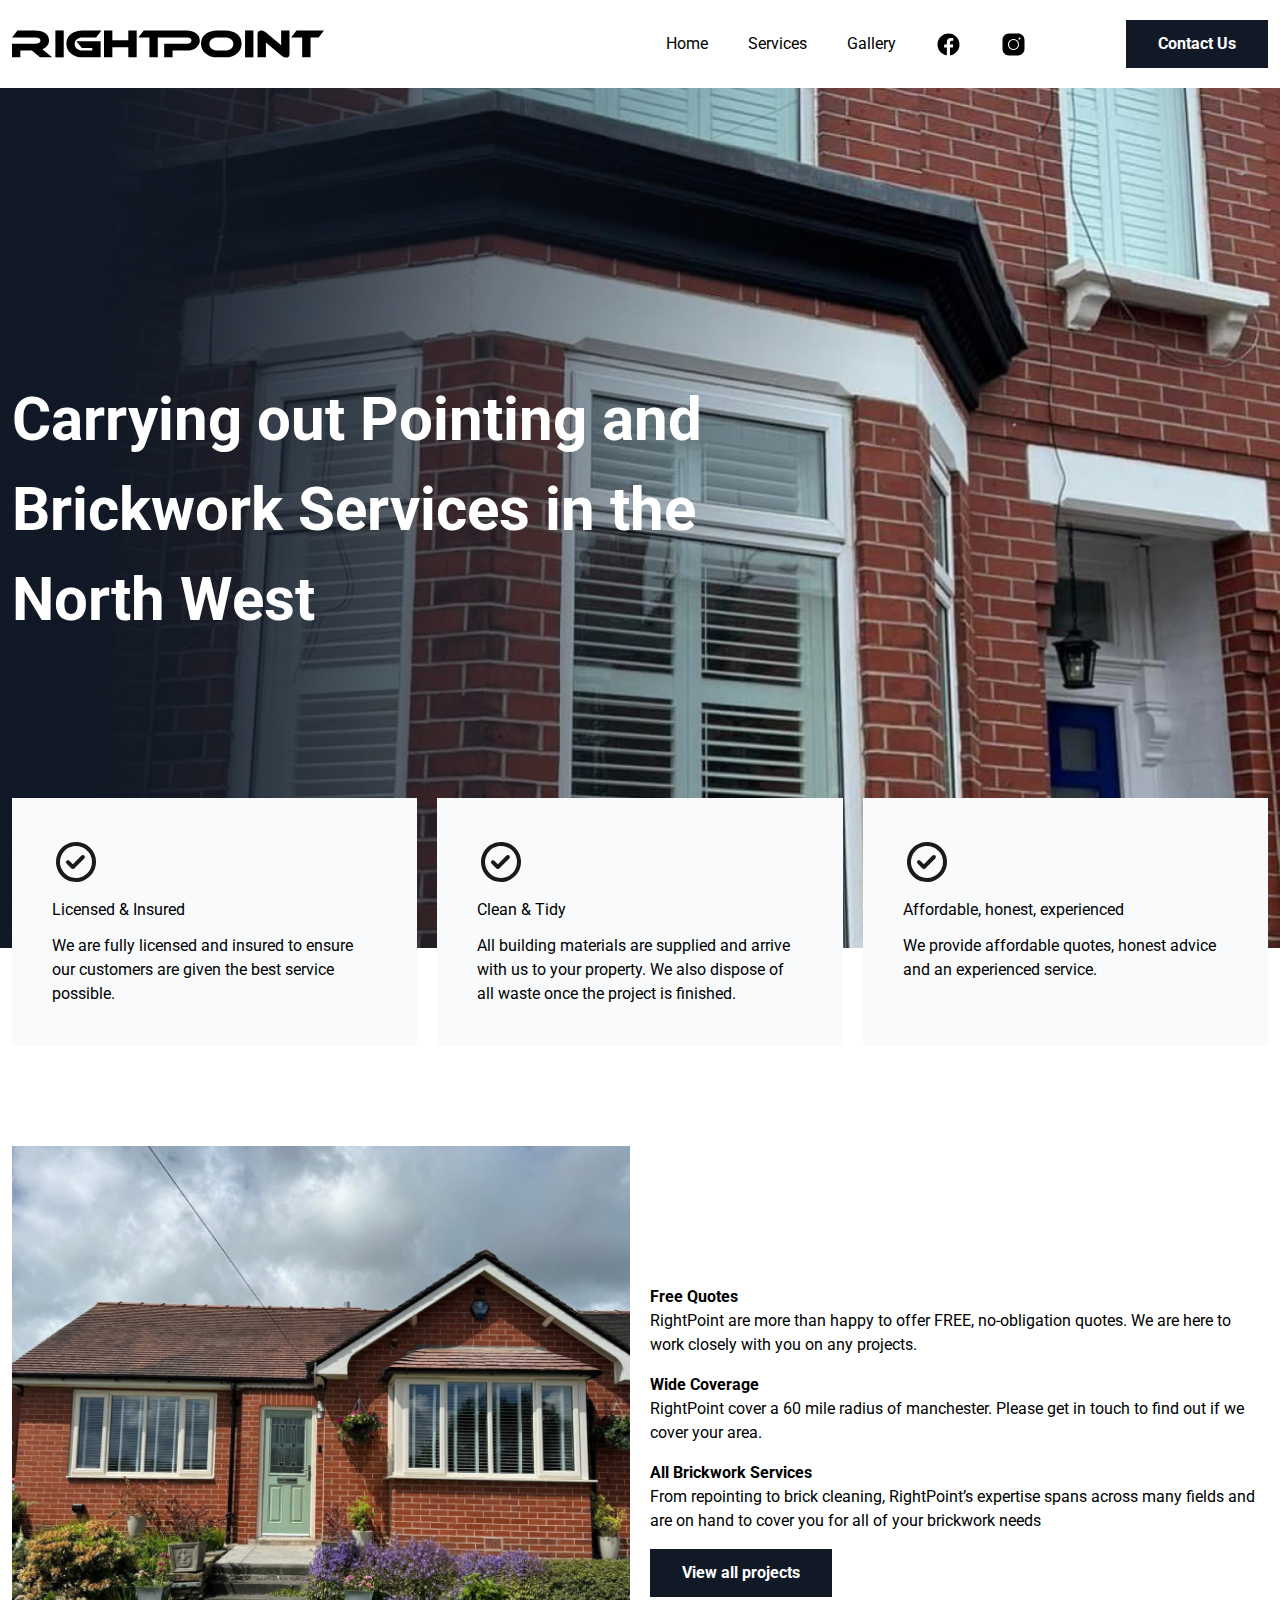
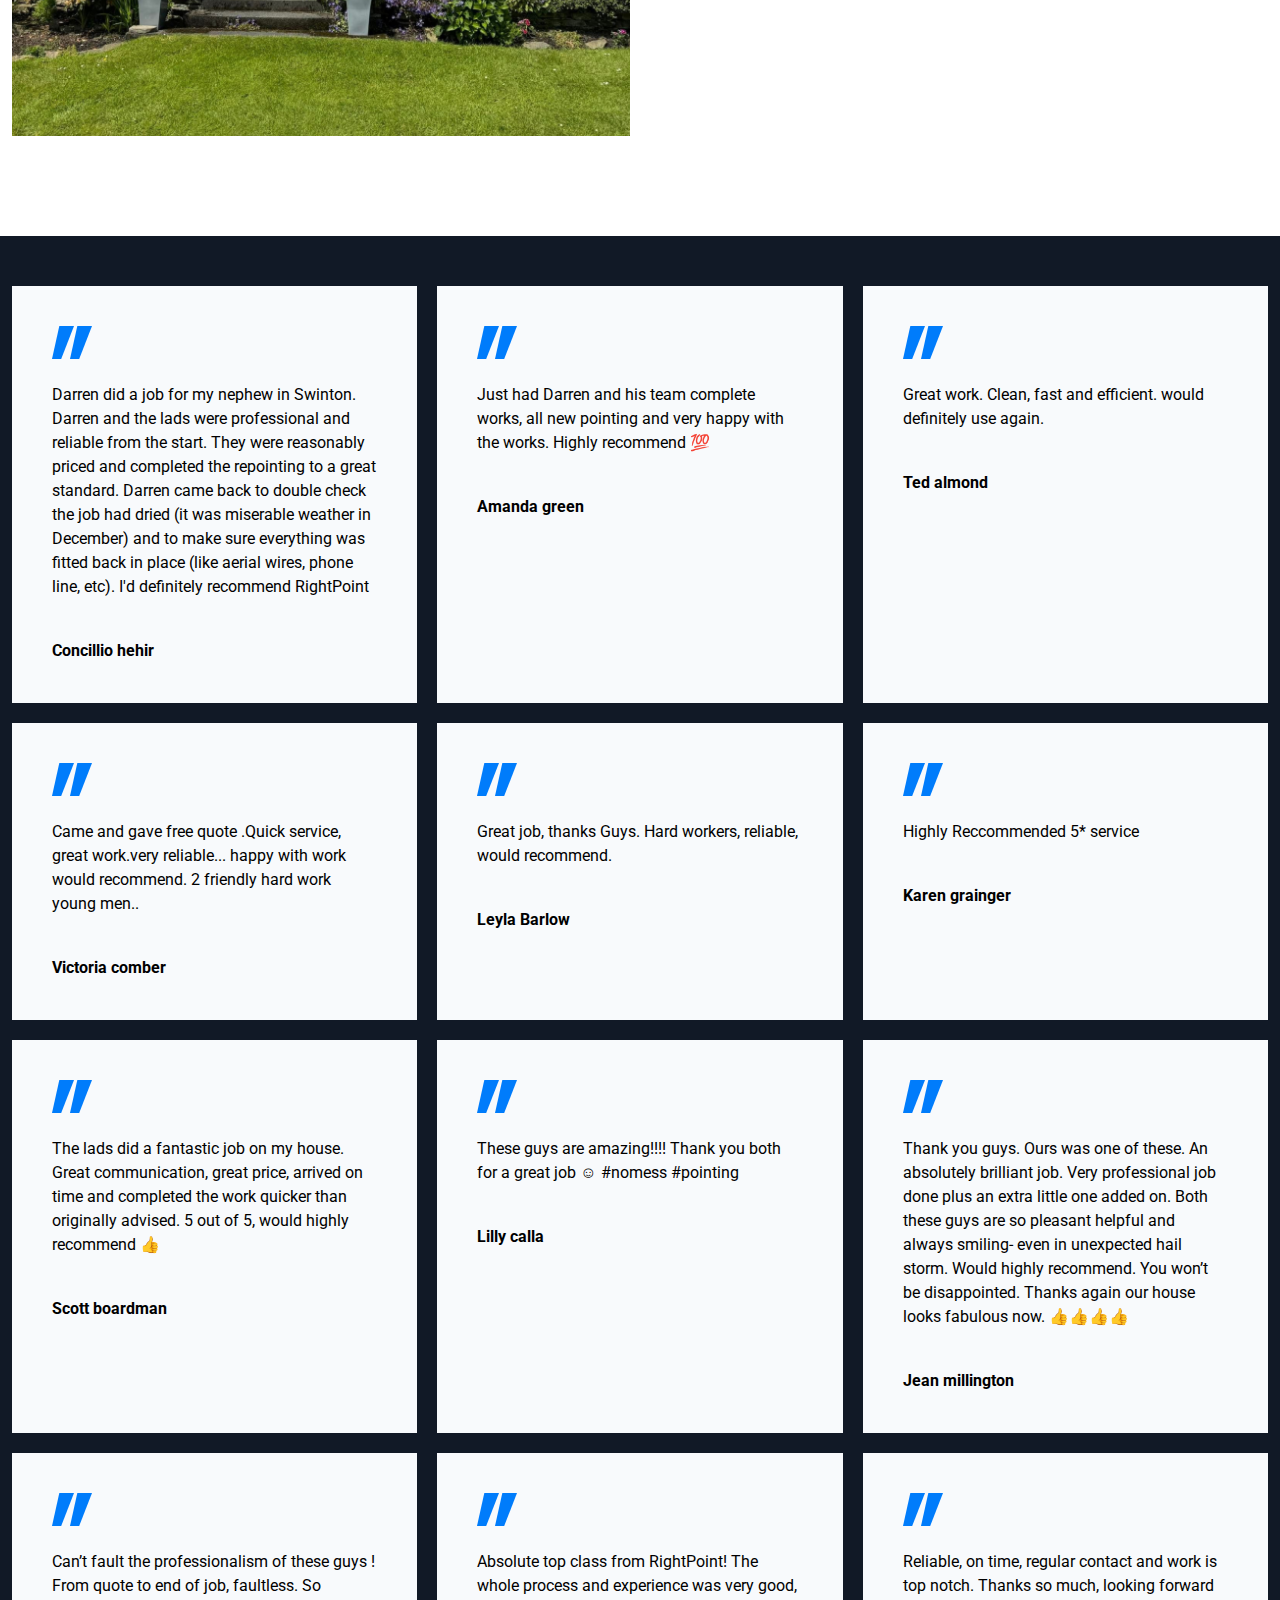
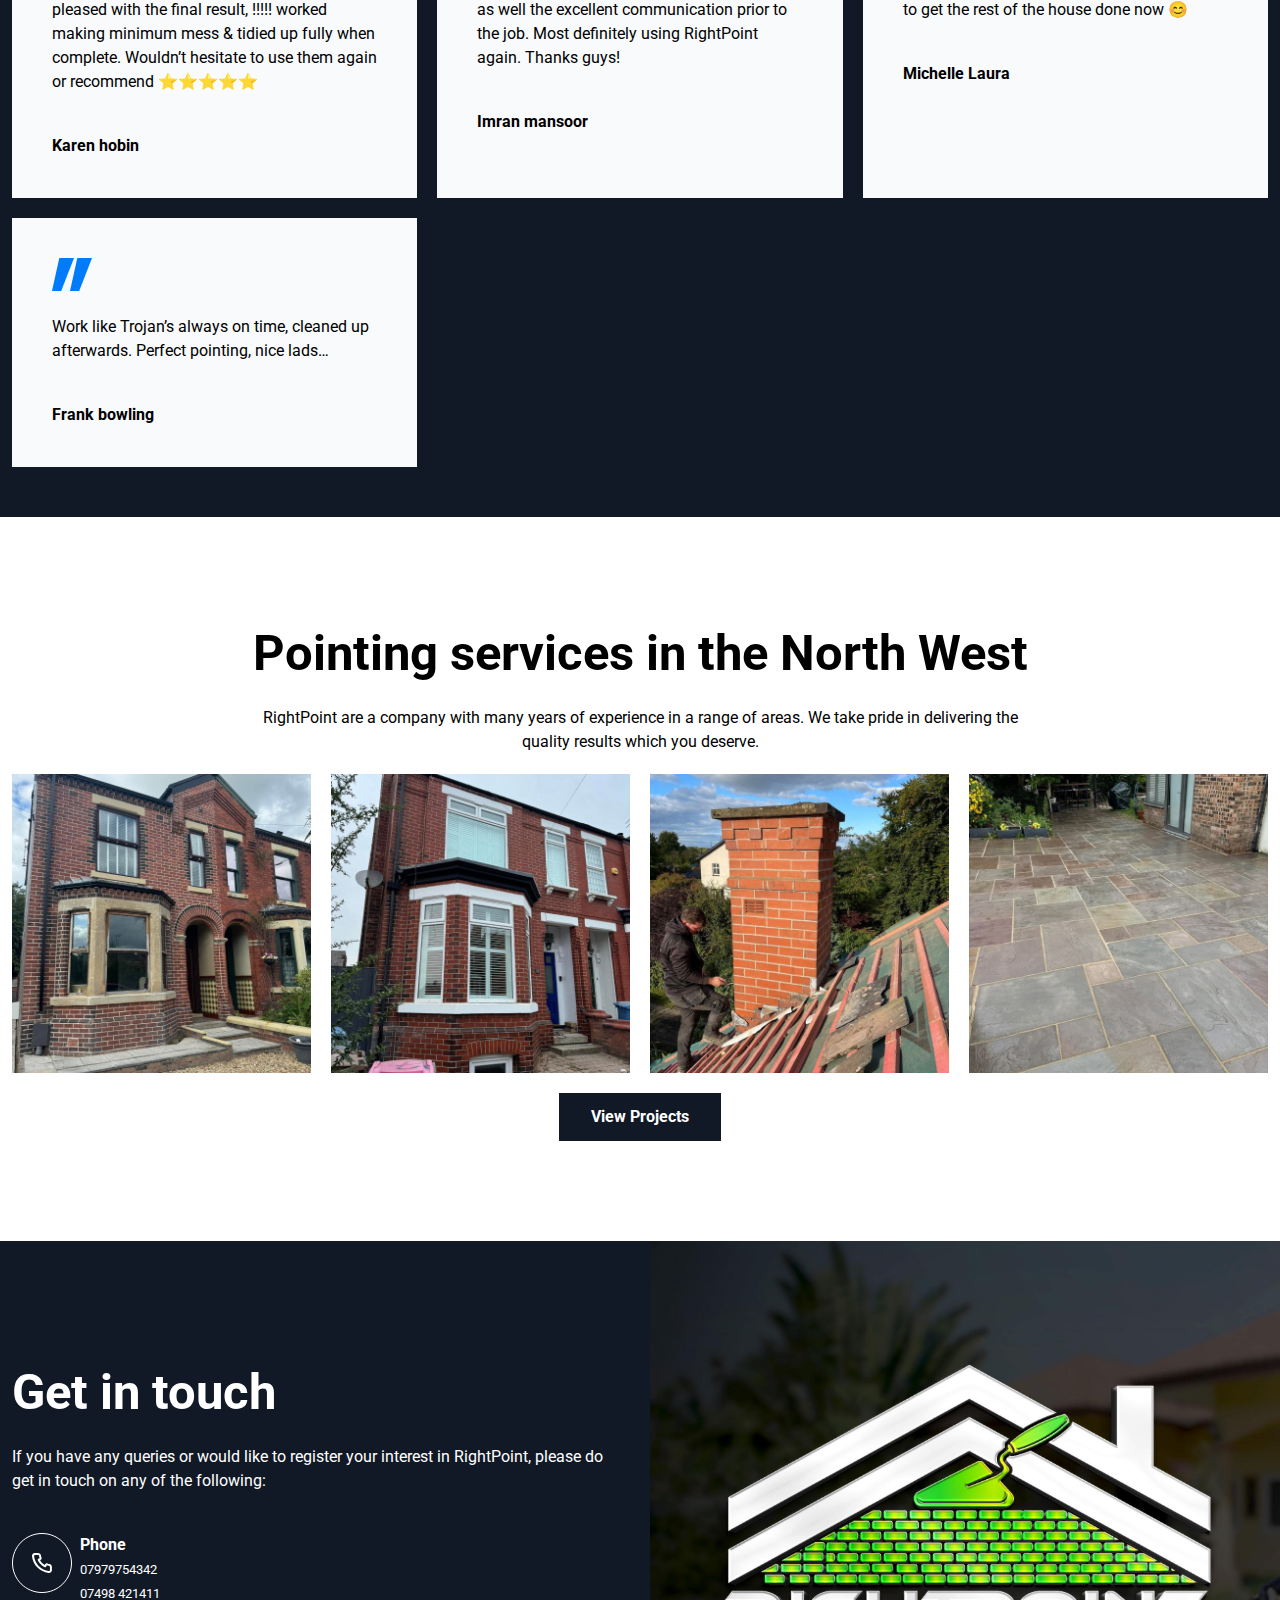
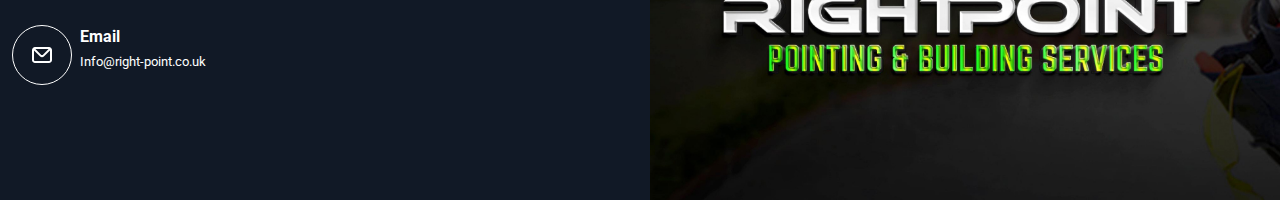
==== commit de6c56de: "Loads of changes." ====
--- a/index.html
+++ b/index.html
@@ -15,7 +15,7 @@
 <body>
   <header class="sticky top-0 bg-white z-10">
     <div class="flex flex-col gap-y-5 md:flex-row justify-between items-center container py-5">
-            <div>
+      <div>
         <a href="/">
           <svg width="312" height="28" viewBox="0 0 312 28" fill="none" xmlns="http://www.w3.org/2000/svg">
             <path
@@ -45,12 +45,13 @@
       </div>
       <div class="flex justify-between items-center gap-x-5 md:gap-x-[100px]">
         <div class="flex gap-5 md:gap-10">
-          <a href="/">Home</a>
+          <a href="/" class="hidden md:block">Home</a>
           <div class="inline relative group">
             <button class="">Services</button>
             <ul
               class="bg-rp-blue text-white absolute hidden group-hover:block p-3 [&>li]:mb-2 [&>li:last-child]:mb-0 min-w-[200px]">
               <li><a href="/services/re-pointing.html">Re-pointing</a></li>
+              <li><a href="/services/lime-repointing.html">Lime Repointing</a></li>
               <li><a href="/services/raking-out.html">Raking out</a></li>
               <li><a href="/services/water-sealing.html">Water sealing</a></li>
               <li><a href="/services/brick-repairs.html">Brick repairs</a></li>
@@ -59,6 +60,18 @@
             </ul>
           </div>
           <a href="/gallery.html">Gallery</a>
+          <a class="w-[25px]" href="https://www.facebook.com/profile.php?id=61554290225969" target="_blank"><svg
+              xmlns="http://www.w3.org/2000/svg" x="0px" y="0px" width="100%" height="100%" viewBox="0 0 50 50">
+              <path
+                d="M25,3C12.85,3,3,12.85,3,25c0,11.03,8.125,20.137,18.712,21.728V30.831h-5.443v-5.783h5.443v-3.848 c0-6.371,3.104-9.168,8.399-9.168c2.536,0,3.877,0.188,4.512,0.274v5.048h-3.612c-2.248,0-3.033,2.131-3.033,4.533v3.161h6.588 l-0.894,5.783h-5.694v15.944C38.716,45.318,47,36.137,47,25C47,12.85,37.15,3,25,3z">
+              </path>
+            </svg></a>
+          <a class="w-[25px]" href="https://www.instagram.com/rightpointnw" target="_blank"><svg xmlns="http://www.w3.org/2000/svg"
+              x="0px" y="0px" width="100%" height="100%" viewBox="0 0 50 50">
+              <path
+                d="M 16 3 C 8.83 3 3 8.83 3 16 L 3 34 C 3 41.17 8.83 47 16 47 L 34 47 C 41.17 47 47 41.17 47 34 L 47 16 C 47 8.83 41.17 3 34 3 L 16 3 z M 37 11 C 38.1 11 39 11.9 39 13 C 39 14.1 38.1 15 37 15 C 35.9 15 35 14.1 35 13 C 35 11.9 35.9 11 37 11 z M 25 14 C 31.07 14 36 18.93 36 25 C 36 31.07 31.07 36 25 36 C 18.93 36 14 31.07 14 25 C 14 18.93 18.93 14 25 14 z M 25 16 C 20.04 16 16 20.04 16 25 C 16 29.96 20.04 34 25 34 C 29.96 34 34 29.96 34 25 C 34 20.04 29.96 16 25 16 z">
+              </path>
+            </svg></a>
         </div>
         <div class="grow">
           <a href="#contact-us" class="button">Contact Us</a>
@@ -92,7 +105,8 @@
               fill="#1A1A1A" />
           </svg>
           <h3 class="mb-3 mt-3">Clean & Tidy</h3>
-          <p>All building materials are supplied and arrive with us to your property. We also dispose of all waste once the project is finished.</p>
+          <p>All building materials are supplied and arrive with us to your property. We also dispose of all waste once
+            the project is finished.</p>
         </div>
         <div class="shrink-0 grow p-10 bg-slate-50 flex flex-col gap-6 w-[70%] md:w-auto md:block md:col-span-4">
           <svg width="48" height="48" viewBox="0 0 48 48" fill="none" xmlns="http://www.w3.org/2000/svg">
@@ -136,36 +150,176 @@
       </div>
     </section>
     <section class="bg-rp-blue py-6 md:py-[50px]">
-      <div class="container flex md:grid grid-cols-12 gap-5 items-center overflow-x-scroll">
-        <div class="shrink-0 grow w-[70%] md:w-auto p-10 bg-slate-50 flex flex-col gap-6 col-span-6 md:col-span-4">
-          <svg width="40" height="33" viewBox="0 0 40 33" fill="none" xmlns="http://www.w3.org/2000/svg">
-            <path d="M9.17589 33H0L7.32198 0H22L9.17589 33Z" fill="#007CFB" />
-            <path d="M27.1759 33H18L25.322 0H40L27.1759 33Z" fill="#007CFB" />
-          </svg>
-
-          <p>I have used CleanPro service for about four years. I describe myself very picky and difficult to be
-            pleased. Exceeded my expectations.</p>
-          <p class="font-bold">John Doe<br /><small class="font-normal">CEO, Warburtons</small></p>
-        </div>
-        <div class="shrink-0 grow w-[70%] md:w-auto p-10 bg-slate-50 flex flex-col gap-6 col-span-6 md:col-span-4">
-          <svg width="40" height="33" viewBox="0 0 40 33" fill="none" xmlns="http://www.w3.org/2000/svg">
-            <path d="M9.17589 33H0L7.32198 0H22L9.17589 33Z" fill="#007CFB" />
-            <path d="M27.1759 33H18L25.322 0H40L27.1759 33Z" fill="#007CFB" />
-          </svg>
-
-          <p>I have used CleanPro service for about four years. I describe myself very picky and difficult to be
-            pleased. Exceeded my expectations.</p>
-          <p class="font-bold">John Doe<br /><small class="font-normal">CEO, Warburtons</small></p>
-        </div>
-        <div class="shrink-0 grow w-[70%] md:w-auto p-10 bg-slate-50 flex flex-col gap-6 col-span-6 md:col-span-4">
-          <svg width="40" height="33" viewBox="0 0 40 33" fill="none" xmlns="http://www.w3.org/2000/svg">
-            <path d="M9.17589 33H0L7.32198 0H22L9.17589 33Z" fill="#007CFB" />
-            <path d="M27.1759 33H18L25.322 0H40L27.1759 33Z" fill="#007CFB" />
-          </svg>
-
-          <p>I have used CleanPro service for about four years. I describe myself very picky and difficult to be
-            pleased. Exceeded my expectations.</p>
-          <p class="font-bold">John Doe<br /><small class="font-normal">CEO, Warburtons</small></p>
+      <div class="container grid grid-cols-12 gap-5">
+        <div class="shrink-0 grow md:h-full p-10 bg-slate-50 flex flex-col gap-6 col-span-12 md:col-span-4">
+          <svg width="40" height="33" viewBox="0 0 40 33" fill="none" xmlns="http://www.w3.org/2000/svg">
+            <path d="M9.17589 33H0L7.32198 0H22L9.17589 33Z" fill="#007CFB" />
+            <path d="M27.1759 33H18L25.322 0H40L27.1759 33Z" fill="#007CFB" />
+          </svg>
+
+          <p>Darren did a job for my nephew in Swinton.  Darren and the lads were professional and reliable from the start. They were reasonably priced and completed the repointing to a great standard.  Darren came back to double check the job had dried (it was miserable weather in December) and to make sure everything was fitted back in place (like aerial wires, phone line, etc).  I'd definitely recommend RightPoint
+          </p>
+          <p class="font-bold">Concillio hehir</p>
+        </div>
+        <div class="shrink-0 grow md:h-full p-10 bg-slate-50 flex flex-col gap-6 col-span-6 md:col-span-4">
+          <svg width="40" height="33" viewBox="0 0 40 33" fill="none" xmlns="http://www.w3.org/2000/svg">
+            <path d="M9.17589 33H0L7.32198 0H22L9.17589 33Z" fill="#007CFB" />
+            <path d="M27.1759 33H18L25.322 0H40L27.1759 33Z" fill="#007CFB" />
+          </svg>
+
+          <p>Just had Darren and his team complete works, all new pointing and very happy with the works. Highly recommend 💯
+          </p>
+          <p class="font-bold">Amanda green
+          </p>
+        </div>
+        <div class="shrink-0 grow md:h-full p-10 bg-slate-50 flex flex-col gap-6 col-span-6 md:col-span-4">
+          <svg width="40" height="33" viewBox="0 0 40 33" fill="none" xmlns="http://www.w3.org/2000/svg">
+            <path d="M9.17589 33H0L7.32198 0H22L9.17589 33Z" fill="#007CFB" />
+            <path d="M27.1759 33H18L25.322 0H40L27.1759 33Z" fill="#007CFB" />
+          </svg>
+
+          <p>Great work. Clean, fast and efficient. would definitely use again.
+          </p>
+          <p class="font-bold">Ted almond</p>
+        </div>
+        <div class="shrink-0 grow md:h-full p-10 bg-slate-50 flex flex-col gap-6 col-span-12 md:col-span-4">
+          <svg width="40" height="33" viewBox="0 0 40 33" fill="none" xmlns="http://www.w3.org/2000/svg">
+            <path d="M9.17589 33H0L7.32198 0H22L9.17589 33Z" fill="#007CFB" />
+            <path d="M27.1759 33H18L25.322 0H40L27.1759 33Z" fill="#007CFB" />
+          </svg>
+
+          <p>Came and gave free quote .Quick service, great work.very reliable...
+            happy with work would recommend.
+            2 friendly hard work young men..
+            
+          </p>
+          <p class="font-bold">Victoria comber</p>
+        </div>
+        <div class="shrink-0 grow md:h-full p-10 bg-slate-50 flex flex-col gap-6 col-span-6 md:col-span-4">
+          <svg width="40" height="33" viewBox="0 0 40 33" fill="none" xmlns="http://www.w3.org/2000/svg">
+            <path d="M9.17589 33H0L7.32198 0H22L9.17589 33Z" fill="#007CFB" />
+            <path d="M27.1759 33H18L25.322 0H40L27.1759 33Z" fill="#007CFB" />
+          </svg>
+
+          <p>Great job, thanks Guys. Hard workers, reliable, would recommend.
+
+          </p>
+          <p class="font-bold">Leyla Barlow 
+          </p>
+        </div>
+        <div class="shrink-0 grow md:h-full p-10 bg-slate-50 flex flex-col gap-6 col-span-6 md:col-span-4">
+          <svg width="40" height="33" viewBox="0 0 40 33" fill="none" xmlns="http://www.w3.org/2000/svg">
+            <path d="M9.17589 33H0L7.32198 0H22L9.17589 33Z" fill="#007CFB" />
+            <path d="M27.1759 33H18L25.322 0H40L27.1759 33Z" fill="#007CFB" />
+          </svg>
+
+          <p>Highly Reccommended 5* service
+
+
+          </p>
+          <p class="font-bold">Karen grainger
+          </p>
+        </div>
+        <div class="shrink-0 grow md:h-full p-10 bg-slate-50 flex flex-col gap-6 col-span-6 md:col-span-4">
+          <svg width="40" height="33" viewBox="0 0 40 33" fill="none" xmlns="http://www.w3.org/2000/svg">
+            <path d="M9.17589 33H0L7.32198 0H22L9.17589 33Z" fill="#007CFB" />
+            <path d="M27.1759 33H18L25.322 0H40L27.1759 33Z" fill="#007CFB" />
+          </svg>
+
+          <p>The lads did a fantastic job on my house. Great communication, great price, arrived on time and completed the work quicker than originally advised.
+            5 out of 5, would highly recommend 👍
+            
+          </p>
+          <p class="font-bold">Scott boardman 
+          </p>
+        </div>
+        <div class="shrink-0 grow md:h-full p-10 bg-slate-50 flex flex-col gap-6 col-span-6 md:col-span-4">
+          <svg width="40" height="33" viewBox="0 0 40 33" fill="none" xmlns="http://www.w3.org/2000/svg">
+            <path d="M9.17589 33H0L7.32198 0H22L9.17589 33Z" fill="#007CFB" />
+            <path d="M27.1759 33H18L25.322 0H40L27.1759 33Z" fill="#007CFB" />
+          </svg>
+
+          <p>These guys are amazing!!!!
+            Thank you both for a great job ☺
+            #nomess #pointing
+            
+          </p>
+          <p class="font-bold">Lilly calla 
+          </p>
+        </div>
+        <div class="shrink-0 grow md:h-full p-10 bg-slate-50 flex flex-col gap-6 col-span-12 md:col-span-4">
+          <svg width="40" height="33" viewBox="0 0 40 33" fill="none" xmlns="http://www.w3.org/2000/svg">
+            <path d="M9.17589 33H0L7.32198 0H22L9.17589 33Z" fill="#007CFB" />
+            <path d="M27.1759 33H18L25.322 0H40L27.1759 33Z" fill="#007CFB" />
+          </svg>
+
+          <p>Thank you guys. Ours was one of these. An absolutely brilliant job. Very professional job done plus an extra little one added on. Both these guys are so pleasant helpful and always smiling- even in unexpected hail storm. 
+            Would highly recommend. You won’t be disappointed. Thanks again our house looks fabulous now. 👍👍👍👍
+            
+          </p>
+          <p class="font-bold">Jean millington 
+          </p>
+        </div>
+        <div class="shrink-0 grow md:h-full p-10 bg-slate-50 flex flex-col gap-6 col-span-6 md:col-span-4">
+          <svg width="40" height="33" viewBox="0 0 40 33" fill="none" xmlns="http://www.w3.org/2000/svg">
+            <path d="M9.17589 33H0L7.32198 0H22L9.17589 33Z" fill="#007CFB" />
+            <path d="M27.1759 33H18L25.322 0H40L27.1759 33Z" fill="#007CFB" />
+          </svg>
+
+          <p>Can’t fault the professionalism of these guys !
+            From quote to end of job, faultless.
+            So pleased with the final result, !!!!! 
+            
+            worked making minimum mess & tidied up fully when complete.
+            
+            Wouldn’t hesitate to use them again or recommend 
+            ⭐⭐⭐⭐⭐
+            
+            
+          </p>
+          <p class="font-bold">Karen hobin
+
+          </p>
+        </div>
+        <div class="shrink-0 grow md:h-full p-10 bg-slate-50 flex flex-col gap-6 col-span-6 md:col-span-4">
+          <svg width="40" height="33" viewBox="0 0 40 33" fill="none" xmlns="http://www.w3.org/2000/svg">
+            <path d="M9.17589 33H0L7.32198 0H22L9.17589 33Z" fill="#007CFB" />
+            <path d="M27.1759 33H18L25.322 0H40L27.1759 33Z" fill="#007CFB" />
+          </svg>
+
+          <p>Absolute top class from RightPoint! The whole process and experience was very good, as well the excellent communication prior to the job. Most definitely using RightPoint again. Thanks guys!
+
+            
+          </p>
+          <p class="font-bold">Imran mansoor
+
+          </p>
+        </div>
+        <div class="shrink-0 grow md:h-full p-10 bg-slate-50 flex flex-col gap-6 col-span-6 md:col-span-4">
+          <svg width="40" height="33" viewBox="0 0 40 33" fill="none" xmlns="http://www.w3.org/2000/svg">
+            <path d="M9.17589 33H0L7.32198 0H22L9.17589 33Z" fill="#007CFB" />
+            <path d="M27.1759 33H18L25.322 0H40L27.1759 33Z" fill="#007CFB" />
+          </svg>
+
+          <p>Reliable, on time, regular contact and work is top notch. Thanks so much, looking forward to get the rest of the house done now 😊
+
+            
+          </p>
+          <p class="font-bold">Michelle Laura
+          </p>
+        </div>
+        <div class="shrink-0 grow md:h-full p-10 bg-slate-50 flex flex-col gap-6 col-span-6 md:col-span-4">
+          <svg width="40" height="33" viewBox="0 0 40 33" fill="none" xmlns="http://www.w3.org/2000/svg">
+            <path d="M9.17589 33H0L7.32198 0H22L9.17589 33Z" fill="#007CFB" />
+            <path d="M27.1759 33H18L25.322 0H40L27.1759 33Z" fill="#007CFB" />
+          </svg>
+
+          <p>Work like Trojan’s always on time, cleaned up afterwards. Perfect pointing, nice lads…
+            
+          </p>
+          <p class="font-bold">Frank bowling 
+
+          </p>
         </div>
       </div>
     </section>
--- a/output.css
+++ b/output.css
@@ -673,10 +673,6 @@
   grid-column: span 6 / span 6;
 }
 
-.col-start-3 {
-  grid-column-start: 3;
-}
-
 .mx-auto {
   margin-left: auto;
   margin-right: auto;
@@ -686,6 +682,10 @@
   margin-bottom: 2.5rem;
 }
 
+.mb-3 {
+  margin-bottom: 0.75rem;
+}
+
 .mb-5 {
   margin-bottom: 1.25rem;
 }
@@ -694,6 +694,10 @@
   margin-top: 0.5rem;
 }
 
+.mt-3 {
+  margin-top: 0.75rem;
+}
+
 .mt-8 {
   margin-top: 2rem;
 }
@@ -702,14 +706,6 @@
   margin-top: 30px;
 }
 
-.mb-3 {
-  margin-bottom: 0.75rem;
-}
-
-.mt-3 {
-  margin-top: 0.75rem;
-}
-
 .inline {
   display: inline;
 }
@@ -738,12 +734,20 @@
   height: 100%;
 }
 
+.h-auto {
+  height: auto;
+}
+
 .w-\[70\%\] {
   width: 70%;
 }
 
 .w-full {
   width: 100%;
+}
+
+.w-\[25px\] {
+  width: 25px;
 }
 
 .min-w-\[200px\] {
@@ -911,14 +915,6 @@
     grid-column: span 6 / span 6;
   }
 
-  .md\:col-start-3 {
-    grid-column-start: 3;
-  }
-
-  .md\:col-start-2 {
-    grid-column-start: 2;
-  }
-
   .md\:-mt-\[150px\] {
     margin-top: -150px;
   }
@@ -941,6 +937,10 @@
 
   .md\:h-\[860px\] {
     height: 860px;
+  }
+
+  .md\:h-full {
+    height: 100%;
   }
 
   .md\:w-auto {
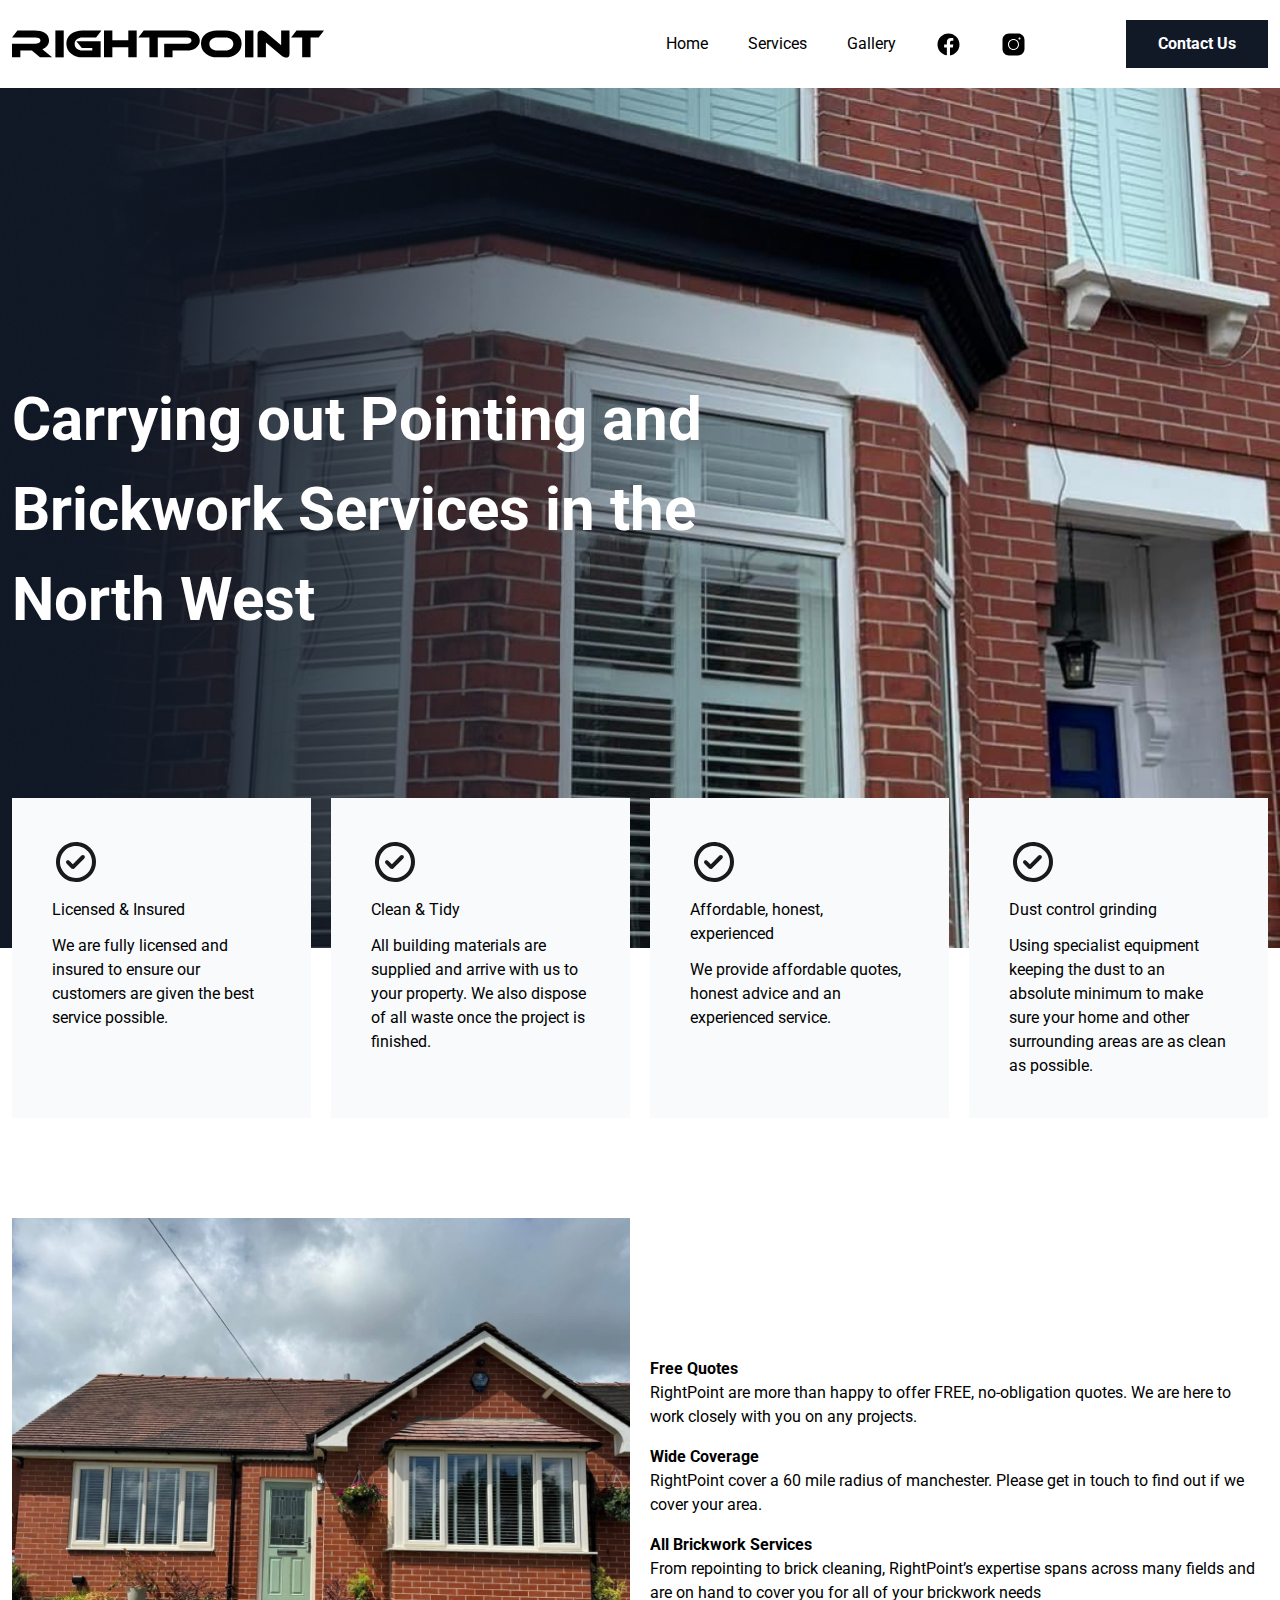
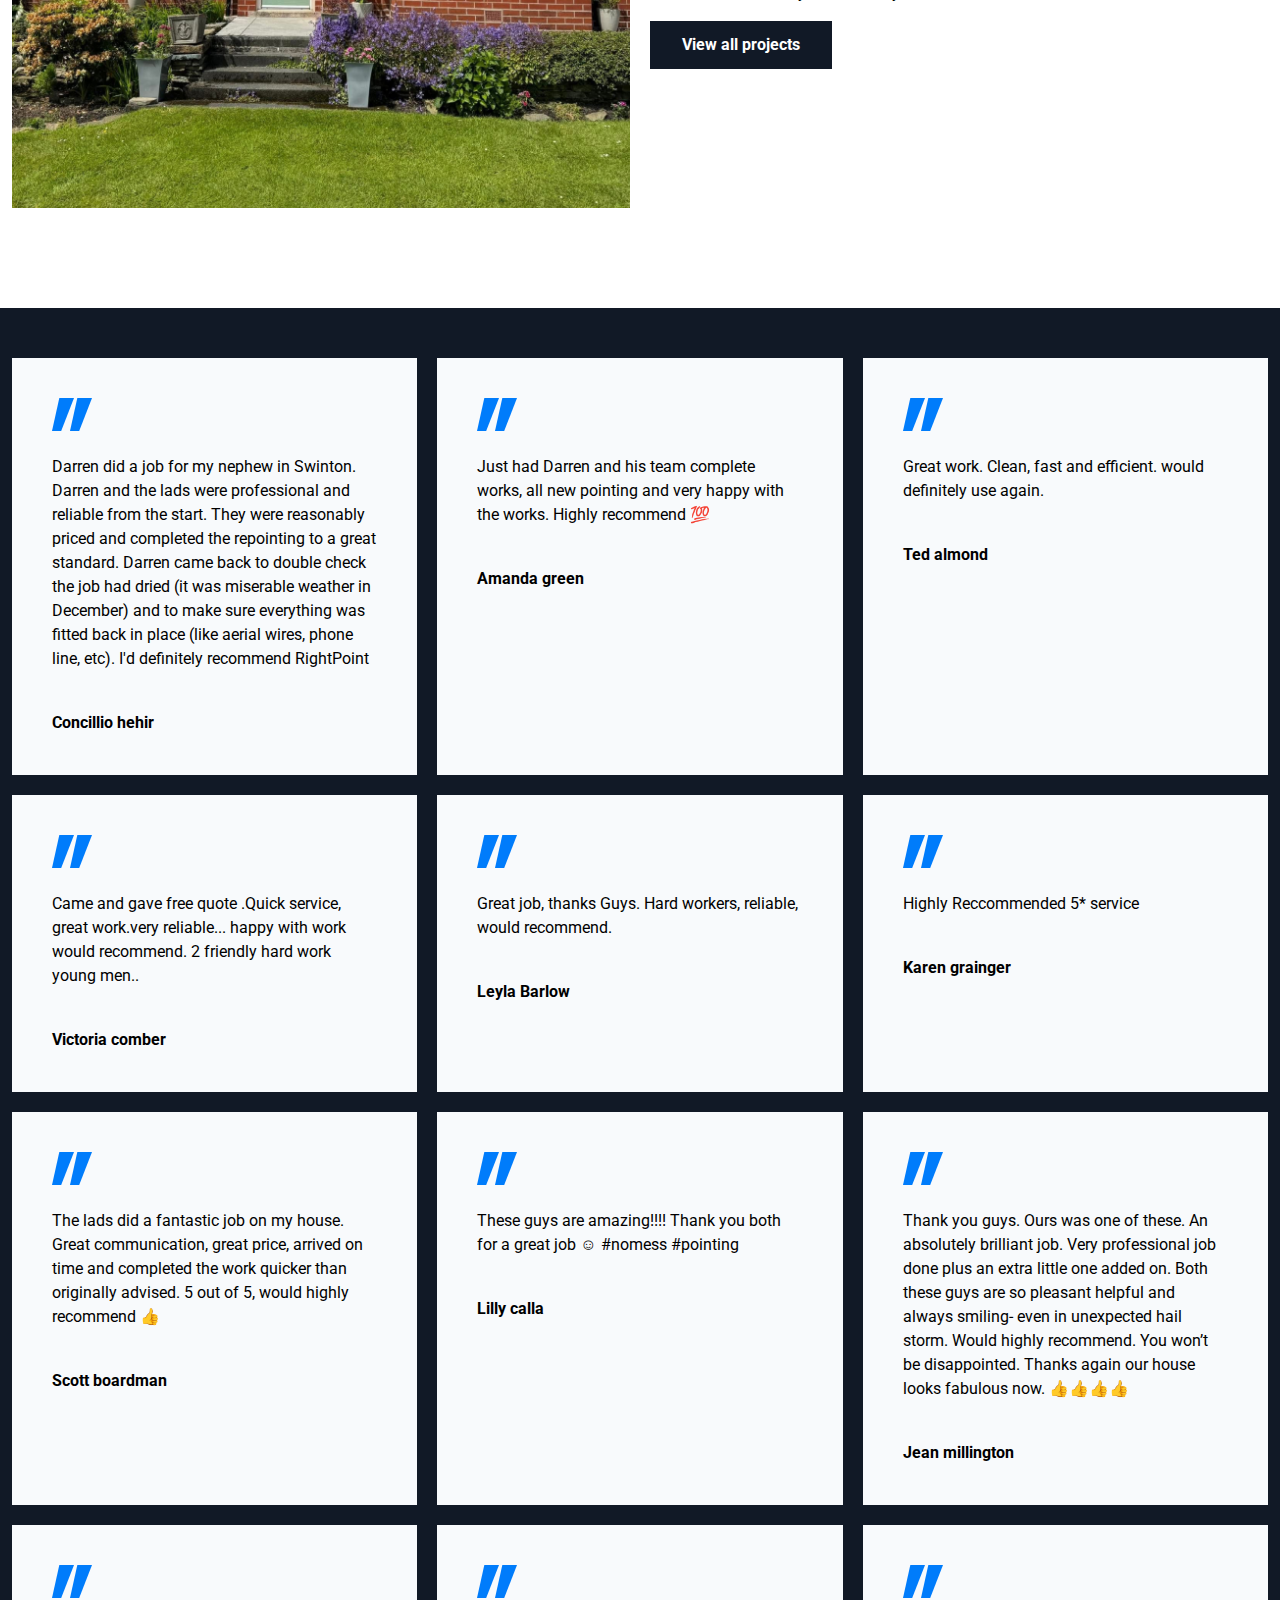
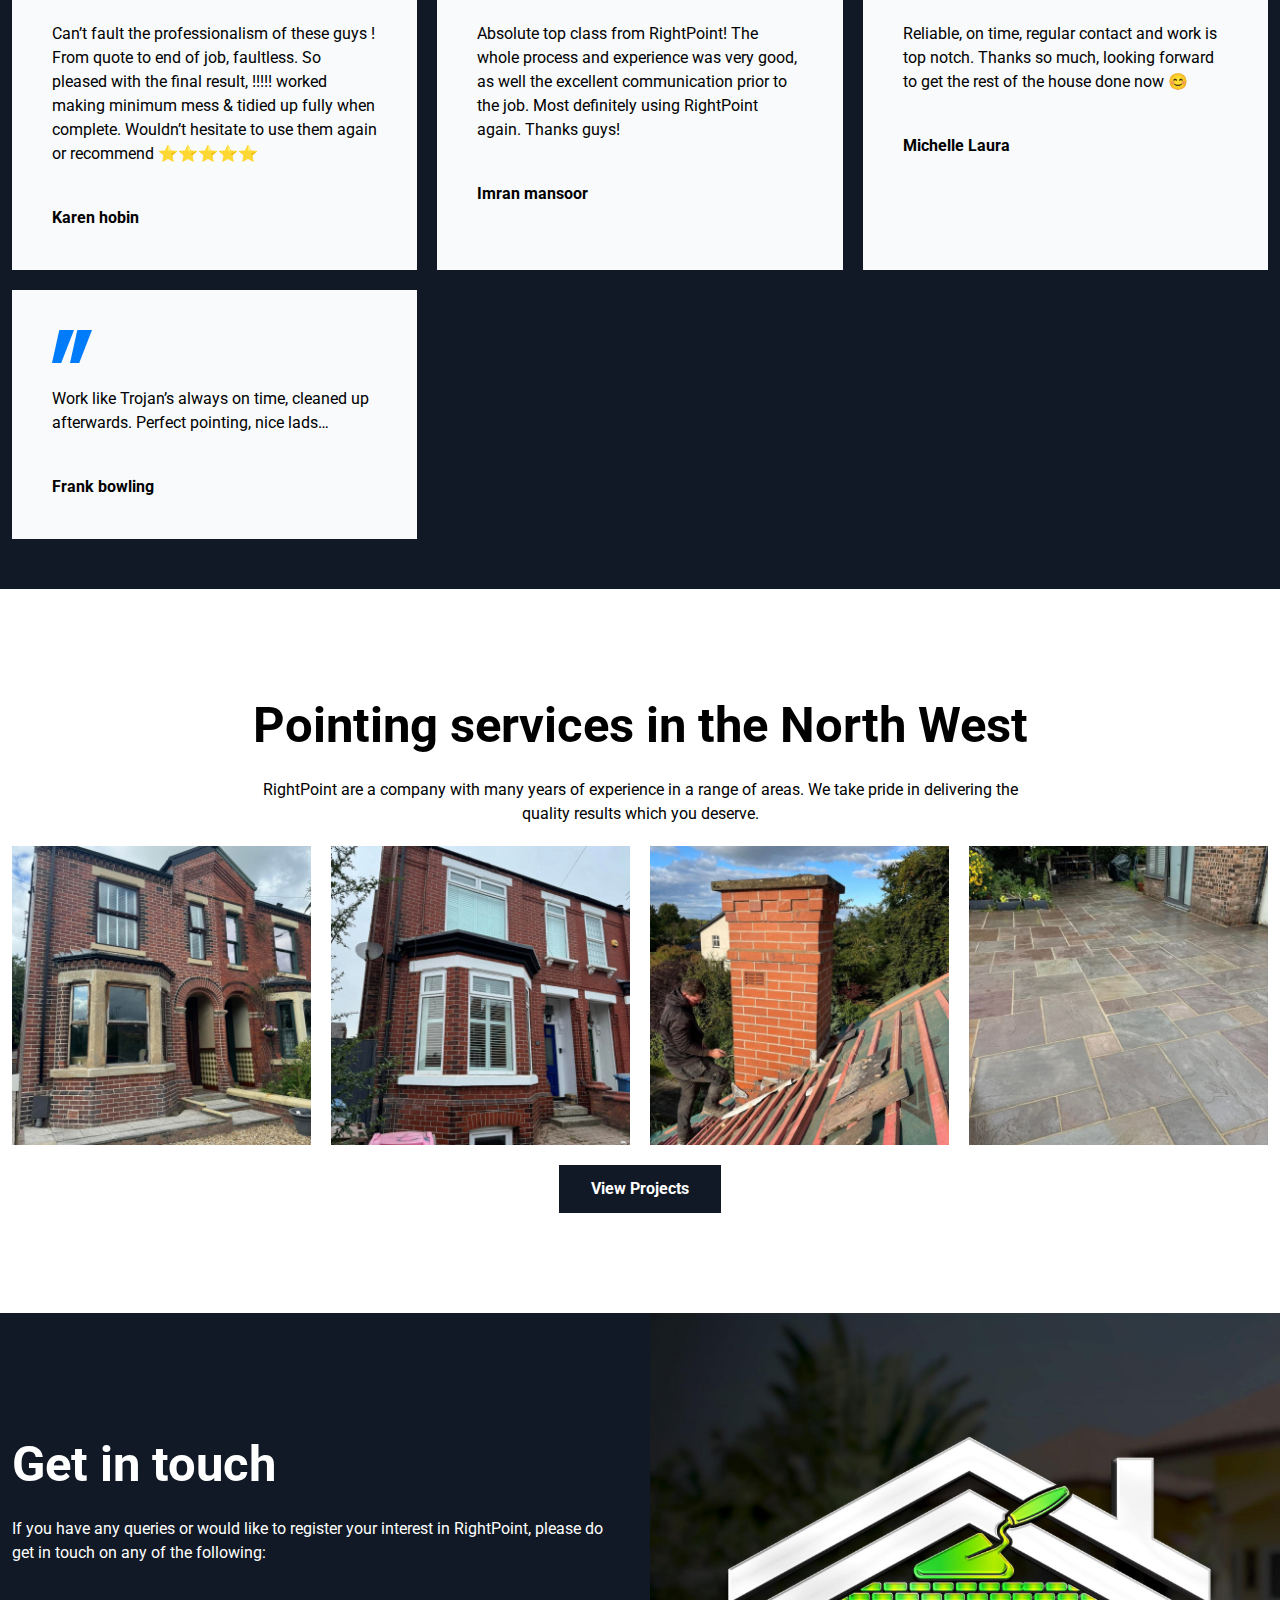
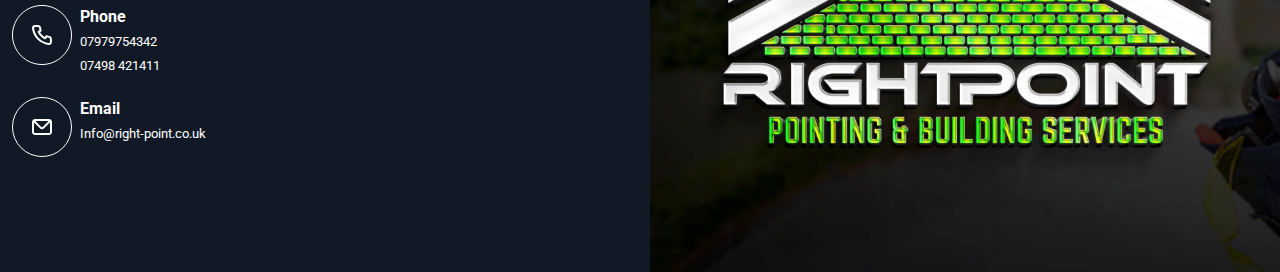
==== commit 7a1a6931: ">>" ====
--- a/index.html
+++ b/index.html
@@ -89,7 +89,7 @@
     </section>
     <section class="mt-8 md:-mt-[150px]">
       <div class="container flex md:grid grid-cols-12 gap-5 overflow-x-scroll md:overflow-x-[unset] ">
-        <div class="shrink-0 grow p-10 bg-slate-50 flex flex-col gap-6 w-[70%] md:w-auto md:block md:col-span-4">
+        <div class="shrink-0 grow p-10 bg-slate-50 flex flex-col gap-6 w-[70%] md:w-auto md:block md:col-span-3">
           <svg width="48" height="48" viewBox="0 0 48 48" fill="none" xmlns="http://www.w3.org/2000/svg">
             <path
               d="M29.44 17.58L20.86 26.18L17.56 22.88C17.3807 22.6706 17.1601 22.5006 16.9119 22.3805C16.6638 22.2605 16.3936 22.193 16.1181 22.1824C15.8427 22.1718 15.568 22.2182 15.3114 22.3187C15.0547 22.4193 14.8216 22.5718 14.6267 22.7667C14.4318 22.9616 14.2793 23.1947 14.1787 23.4514C14.0782 23.708 14.0318 23.9827 14.0424 24.2581C14.0531 24.5335 14.1205 24.8038 14.2406 25.0519C14.3606 25.3001 14.5306 25.5207 14.74 25.7L19.44 30.42C19.6269 30.6054 19.8485 30.752 20.0922 30.8515C20.3359 30.9511 20.5968 31.0015 20.86 31C21.3847 30.9978 21.8875 30.7895 22.26 30.42L32.26 20.42C32.4475 20.2341 32.5963 20.0129 32.6978 19.7692C32.7993 19.5254 32.8516 19.264 32.8516 19C32.8516 18.736 32.7993 18.4746 32.6978 18.2308C32.5963 17.9871 32.4475 17.7659 32.26 17.58C31.8853 17.2075 31.3784 16.9984 30.85 16.9984C30.3216 16.9984 29.8147 17.2075 29.44 17.58ZM24 4C20.0444 4 16.1776 5.17298 12.8886 7.37061C9.59962 9.56824 7.03617 12.6918 5.52242 16.3463C4.00867 20.0009 3.6126 24.0222 4.3843 27.9018C5.15601 31.7814 7.06082 35.3451 9.85787 38.1421C12.6549 40.9392 16.2186 42.844 20.0982 43.6157C23.9778 44.3874 27.9992 43.9913 31.6537 42.4776C35.3082 40.9638 38.4318 38.4004 40.6294 35.1114C42.827 31.8224 44 27.9556 44 24C44 21.3736 43.4827 18.7728 42.4776 16.3463C41.4725 13.9198 39.9993 11.715 38.1421 9.85786C36.285 8.00069 34.0802 6.5275 31.6537 5.52241C29.2272 4.51732 26.6264 4 24 4ZM24 40C20.8355 40 17.7421 39.0616 15.1109 37.3035C12.4797 35.5454 10.4289 33.0466 9.21794 30.1229C8.00694 27.1993 7.69008 23.9823 8.30745 20.8786C8.92481 17.7749 10.4487 14.9239 12.6863 12.6863C14.9239 10.4487 17.7749 8.9248 20.8786 8.30744C23.9823 7.69007 27.1993 8.00693 30.1229 9.21793C33.0466 10.4289 35.5454 12.4797 37.3035 15.1109C39.0616 17.7421 40 20.8355 40 24C40 28.2435 38.3143 32.3131 35.3137 35.3137C32.3131 38.3143 28.2435 40 24 40Z"
@@ -98,7 +98,7 @@
           <h3 class="mb-3 mt-3">Licensed & Insured</h3>
           <p>We are fully licensed and insured to ensure our customers are given the best service possible.</p>
         </div>
-        <div class="shrink-0 grow p-10 bg-slate-50 flex flex-col gap-6 w-[70%] md:w-auto md:block md:col-span-4">
+        <div class="shrink-0 grow p-10 bg-slate-50 flex flex-col gap-6 w-[70%] md:w-auto md:block md:col-span-3">
           <svg width="48" height="48" viewBox="0 0 48 48" fill="none" xmlns="http://www.w3.org/2000/svg">
             <path
               d="M29.44 17.58L20.86 26.18L17.56 22.88C17.3807 22.6706 17.1601 22.5006 16.9119 22.3805C16.6638 22.2605 16.3936 22.193 16.1181 22.1824C15.8427 22.1718 15.568 22.2182 15.3114 22.3187C15.0547 22.4193 14.8216 22.5718 14.6267 22.7667C14.4318 22.9616 14.2793 23.1947 14.1787 23.4514C14.0782 23.708 14.0318 23.9827 14.0424 24.2581C14.0531 24.5335 14.1205 24.8038 14.2406 25.0519C14.3606 25.3001 14.5306 25.5207 14.74 25.7L19.44 30.42C19.6269 30.6054 19.8485 30.752 20.0922 30.8515C20.3359 30.9511 20.5968 31.0015 20.86 31C21.3847 30.9978 21.8875 30.7895 22.26 30.42L32.26 20.42C32.4475 20.2341 32.5963 20.0129 32.6978 19.7692C32.7993 19.5254 32.8516 19.264 32.8516 19C32.8516 18.736 32.7993 18.4746 32.6978 18.2308C32.5963 17.9871 32.4475 17.7659 32.26 17.58C31.8853 17.2075 31.3784 16.9984 30.85 16.9984C30.3216 16.9984 29.8147 17.2075 29.44 17.58ZM24 4C20.0444 4 16.1776 5.17298 12.8886 7.37061C9.59962 9.56824 7.03617 12.6918 5.52242 16.3463C4.00867 20.0009 3.6126 24.0222 4.3843 27.9018C5.15601 31.7814 7.06082 35.3451 9.85787 38.1421C12.6549 40.9392 16.2186 42.844 20.0982 43.6157C23.9778 44.3874 27.9992 43.9913 31.6537 42.4776C35.3082 40.9638 38.4318 38.4004 40.6294 35.1114C42.827 31.8224 44 27.9556 44 24C44 21.3736 43.4827 18.7728 42.4776 16.3463C41.4725 13.9198 39.9993 11.715 38.1421 9.85786C36.285 8.00069 34.0802 6.5275 31.6537 5.52241C29.2272 4.51732 26.6264 4 24 4ZM24 40C20.8355 40 17.7421 39.0616 15.1109 37.3035C12.4797 35.5454 10.4289 33.0466 9.21794 30.1229C8.00694 27.1993 7.69008 23.9823 8.30745 20.8786C8.92481 17.7749 10.4487 14.9239 12.6863 12.6863C14.9239 10.4487 17.7749 8.9248 20.8786 8.30744C23.9823 7.69007 27.1993 8.00693 30.1229 9.21793C33.0466 10.4289 35.5454 12.4797 37.3035 15.1109C39.0616 17.7421 40 20.8355 40 24C40 28.2435 38.3143 32.3131 35.3137 35.3137C32.3131 38.3143 28.2435 40 24 40Z"
@@ -108,7 +108,7 @@
           <p>All building materials are supplied and arrive with us to your property. We also dispose of all waste once
             the project is finished.</p>
         </div>
-        <div class="shrink-0 grow p-10 bg-slate-50 flex flex-col gap-6 w-[70%] md:w-auto md:block md:col-span-4">
+        <div class="shrink-0 grow p-10 bg-slate-50 flex flex-col gap-6 w-[70%] md:w-auto md:block md:col-span-3">
           <svg width="48" height="48" viewBox="0 0 48 48" fill="none" xmlns="http://www.w3.org/2000/svg">
             <path
               d="M29.44 17.58L20.86 26.18L17.56 22.88C17.3807 22.6706 17.1601 22.5006 16.9119 22.3805C16.6638 22.2605 16.3936 22.193 16.1181 22.1824C15.8427 22.1718 15.568 22.2182 15.3114 22.3187C15.0547 22.4193 14.8216 22.5718 14.6267 22.7667C14.4318 22.9616 14.2793 23.1947 14.1787 23.4514C14.0782 23.708 14.0318 23.9827 14.0424 24.2581C14.0531 24.5335 14.1205 24.8038 14.2406 25.0519C14.3606 25.3001 14.5306 25.5207 14.74 25.7L19.44 30.42C19.6269 30.6054 19.8485 30.752 20.0922 30.8515C20.3359 30.9511 20.5968 31.0015 20.86 31C21.3847 30.9978 21.8875 30.7895 22.26 30.42L32.26 20.42C32.4475 20.2341 32.5963 20.0129 32.6978 19.7692C32.7993 19.5254 32.8516 19.264 32.8516 19C32.8516 18.736 32.7993 18.4746 32.6978 18.2308C32.5963 17.9871 32.4475 17.7659 32.26 17.58C31.8853 17.2075 31.3784 16.9984 30.85 16.9984C30.3216 16.9984 29.8147 17.2075 29.44 17.58ZM24 4C20.0444 4 16.1776 5.17298 12.8886 7.37061C9.59962 9.56824 7.03617 12.6918 5.52242 16.3463C4.00867 20.0009 3.6126 24.0222 4.3843 27.9018C5.15601 31.7814 7.06082 35.3451 9.85787 38.1421C12.6549 40.9392 16.2186 42.844 20.0982 43.6157C23.9778 44.3874 27.9992 43.9913 31.6537 42.4776C35.3082 40.9638 38.4318 38.4004 40.6294 35.1114C42.827 31.8224 44 27.9556 44 24C44 21.3736 43.4827 18.7728 42.4776 16.3463C41.4725 13.9198 39.9993 11.715 38.1421 9.85786C36.285 8.00069 34.0802 6.5275 31.6537 5.52241C29.2272 4.51732 26.6264 4 24 4ZM24 40C20.8355 40 17.7421 39.0616 15.1109 37.3035C12.4797 35.5454 10.4289 33.0466 9.21794 30.1229C8.00694 27.1993 7.69008 23.9823 8.30745 20.8786C8.92481 17.7749 10.4487 14.9239 12.6863 12.6863C14.9239 10.4487 17.7749 8.9248 20.8786 8.30744C23.9823 7.69007 27.1993 8.00693 30.1229 9.21793C33.0466 10.4289 35.5454 12.4797 37.3035 15.1109C39.0616 17.7421 40 20.8355 40 24C40 28.2435 38.3143 32.3131 35.3137 35.3137C32.3131 38.3143 28.2435 40 24 40Z"
@@ -117,16 +117,16 @@
           <h3 class="mb-3 mt-3">Affordable, honest, experienced</h3>
           <p>We provide affordable quotes, honest advice and an experienced service.</p>
         </div>
-        <!-- <div class="shrink-0 grow p-10 bg-slate-50 flex flex-col gap-6 w-[70%] md:w-auto md:block md:col-span-3">
+        <div class="shrink-0 grow p-10 bg-slate-50 flex flex-col gap-6 w-[70%] md:w-auto md:block md:col-span-3">
           <svg width="48" height="48" viewBox="0 0 48 48" fill="none" xmlns="http://www.w3.org/2000/svg">
             <path
               d="M29.44 17.58L20.86 26.18L17.56 22.88C17.3807 22.6706 17.1601 22.5006 16.9119 22.3805C16.6638 22.2605 16.3936 22.193 16.1181 22.1824C15.8427 22.1718 15.568 22.2182 15.3114 22.3187C15.0547 22.4193 14.8216 22.5718 14.6267 22.7667C14.4318 22.9616 14.2793 23.1947 14.1787 23.4514C14.0782 23.708 14.0318 23.9827 14.0424 24.2581C14.0531 24.5335 14.1205 24.8038 14.2406 25.0519C14.3606 25.3001 14.5306 25.5207 14.74 25.7L19.44 30.42C19.6269 30.6054 19.8485 30.752 20.0922 30.8515C20.3359 30.9511 20.5968 31.0015 20.86 31C21.3847 30.9978 21.8875 30.7895 22.26 30.42L32.26 20.42C32.4475 20.2341 32.5963 20.0129 32.6978 19.7692C32.7993 19.5254 32.8516 19.264 32.8516 19C32.8516 18.736 32.7993 18.4746 32.6978 18.2308C32.5963 17.9871 32.4475 17.7659 32.26 17.58C31.8853 17.2075 31.3784 16.9984 30.85 16.9984C30.3216 16.9984 29.8147 17.2075 29.44 17.58ZM24 4C20.0444 4 16.1776 5.17298 12.8886 7.37061C9.59962 9.56824 7.03617 12.6918 5.52242 16.3463C4.00867 20.0009 3.6126 24.0222 4.3843 27.9018C5.15601 31.7814 7.06082 35.3451 9.85787 38.1421C12.6549 40.9392 16.2186 42.844 20.0982 43.6157C23.9778 44.3874 27.9992 43.9913 31.6537 42.4776C35.3082 40.9638 38.4318 38.4004 40.6294 35.1114C42.827 31.8224 44 27.9556 44 24C44 21.3736 43.4827 18.7728 42.4776 16.3463C41.4725 13.9198 39.9993 11.715 38.1421 9.85786C36.285 8.00069 34.0802 6.5275 31.6537 5.52241C29.2272 4.51732 26.6264 4 24 4ZM24 40C20.8355 40 17.7421 39.0616 15.1109 37.3035C12.4797 35.5454 10.4289 33.0466 9.21794 30.1229C8.00694 27.1993 7.69008 23.9823 8.30745 20.8786C8.92481 17.7749 10.4487 14.9239 12.6863 12.6863C14.9239 10.4487 17.7749 8.9248 20.8786 8.30744C23.9823 7.69007 27.1993 8.00693 30.1229 9.21793C33.0466 10.4289 35.5454 12.4797 37.3035 15.1109C39.0616 17.7421 40 20.8355 40 24C40 28.2435 38.3143 32.3131 35.3137 35.3137C32.3131 38.3143 28.2435 40 24 40Z"
               fill="#1A1A1A" />
           </svg>
-          <h3>100% Sucess Rate</h3>
-          <p>We provide some of the finest quality, most responsive and reliable, and cost effective services and
-            solutions.</p>
-        </div> -->
+          <h3 class="mb-3 mt-3">Dust control grinding</h3>
+          <p>Using specialist equipment keeping the dust to an absolute minimum to make sure your home and other surrounding areas are as clean as possible.
+          </p>
+        </div>
       </div>
     </section>
     <section>
